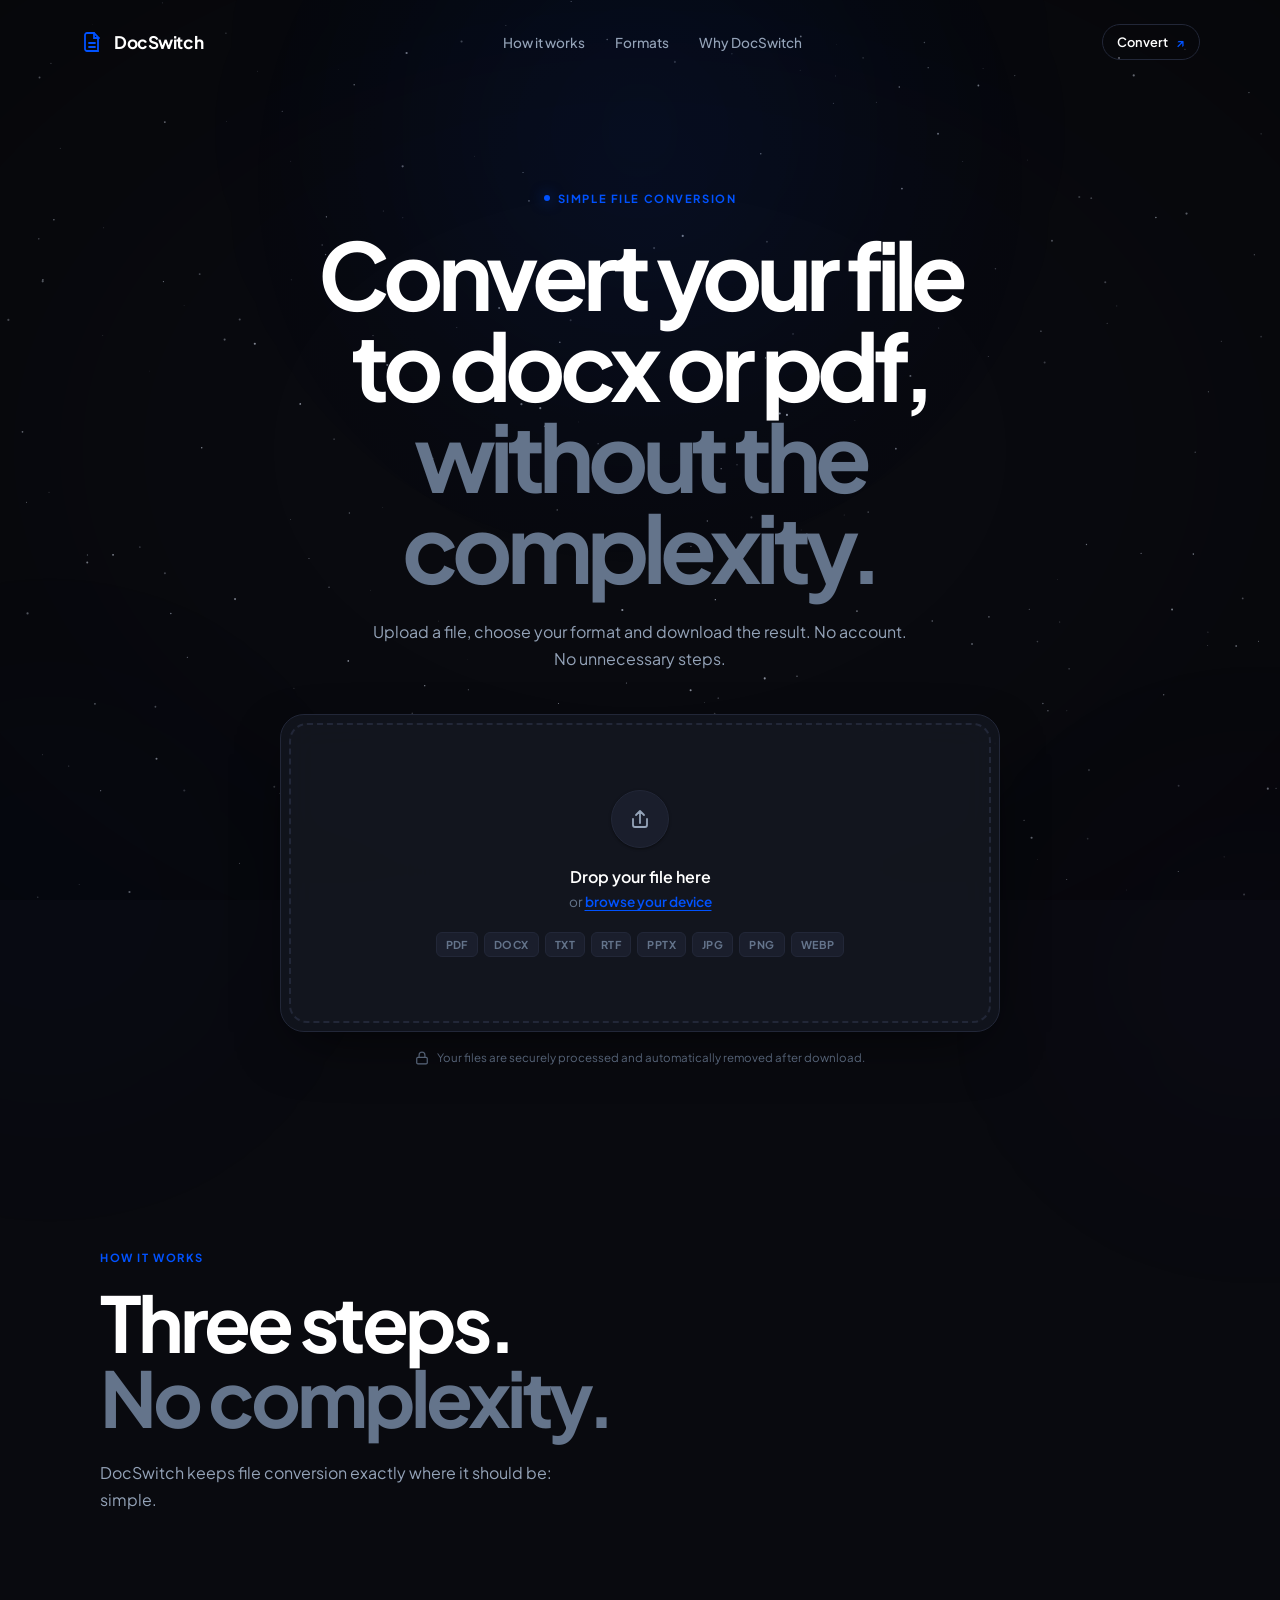
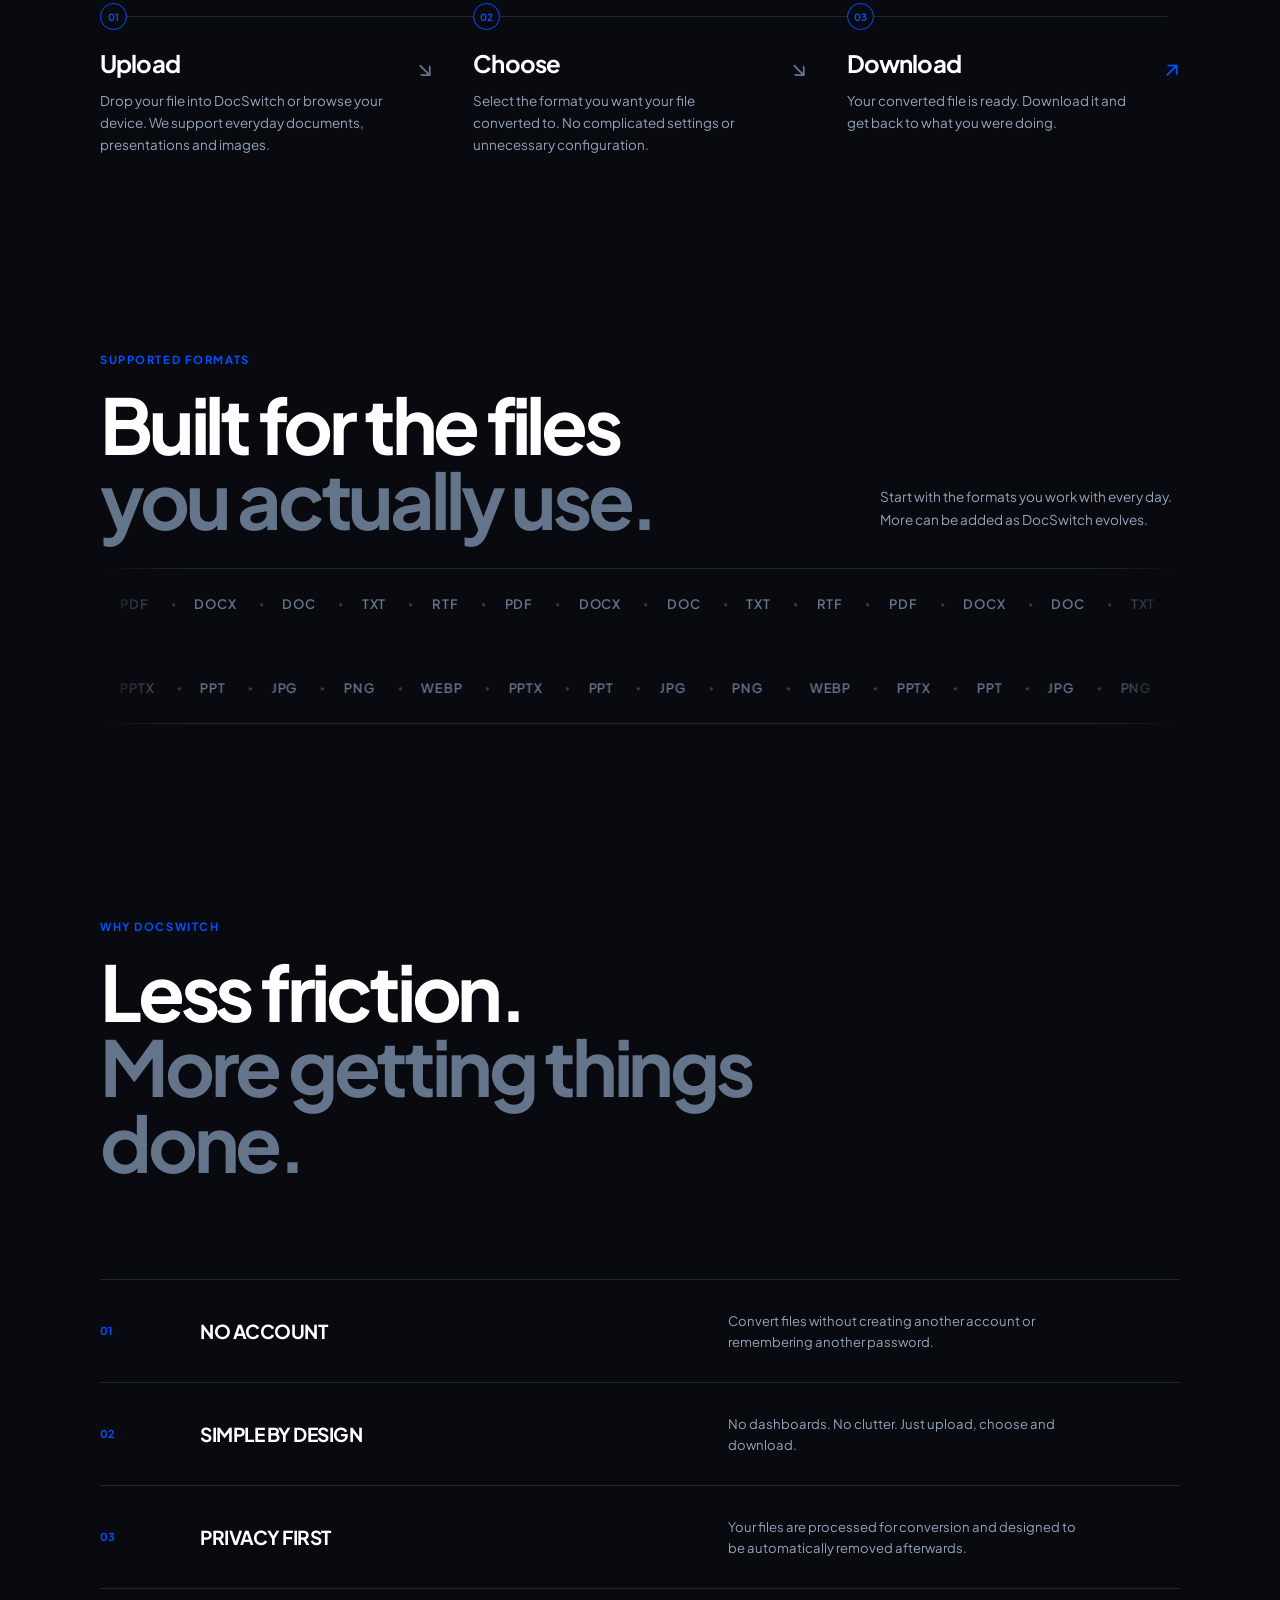
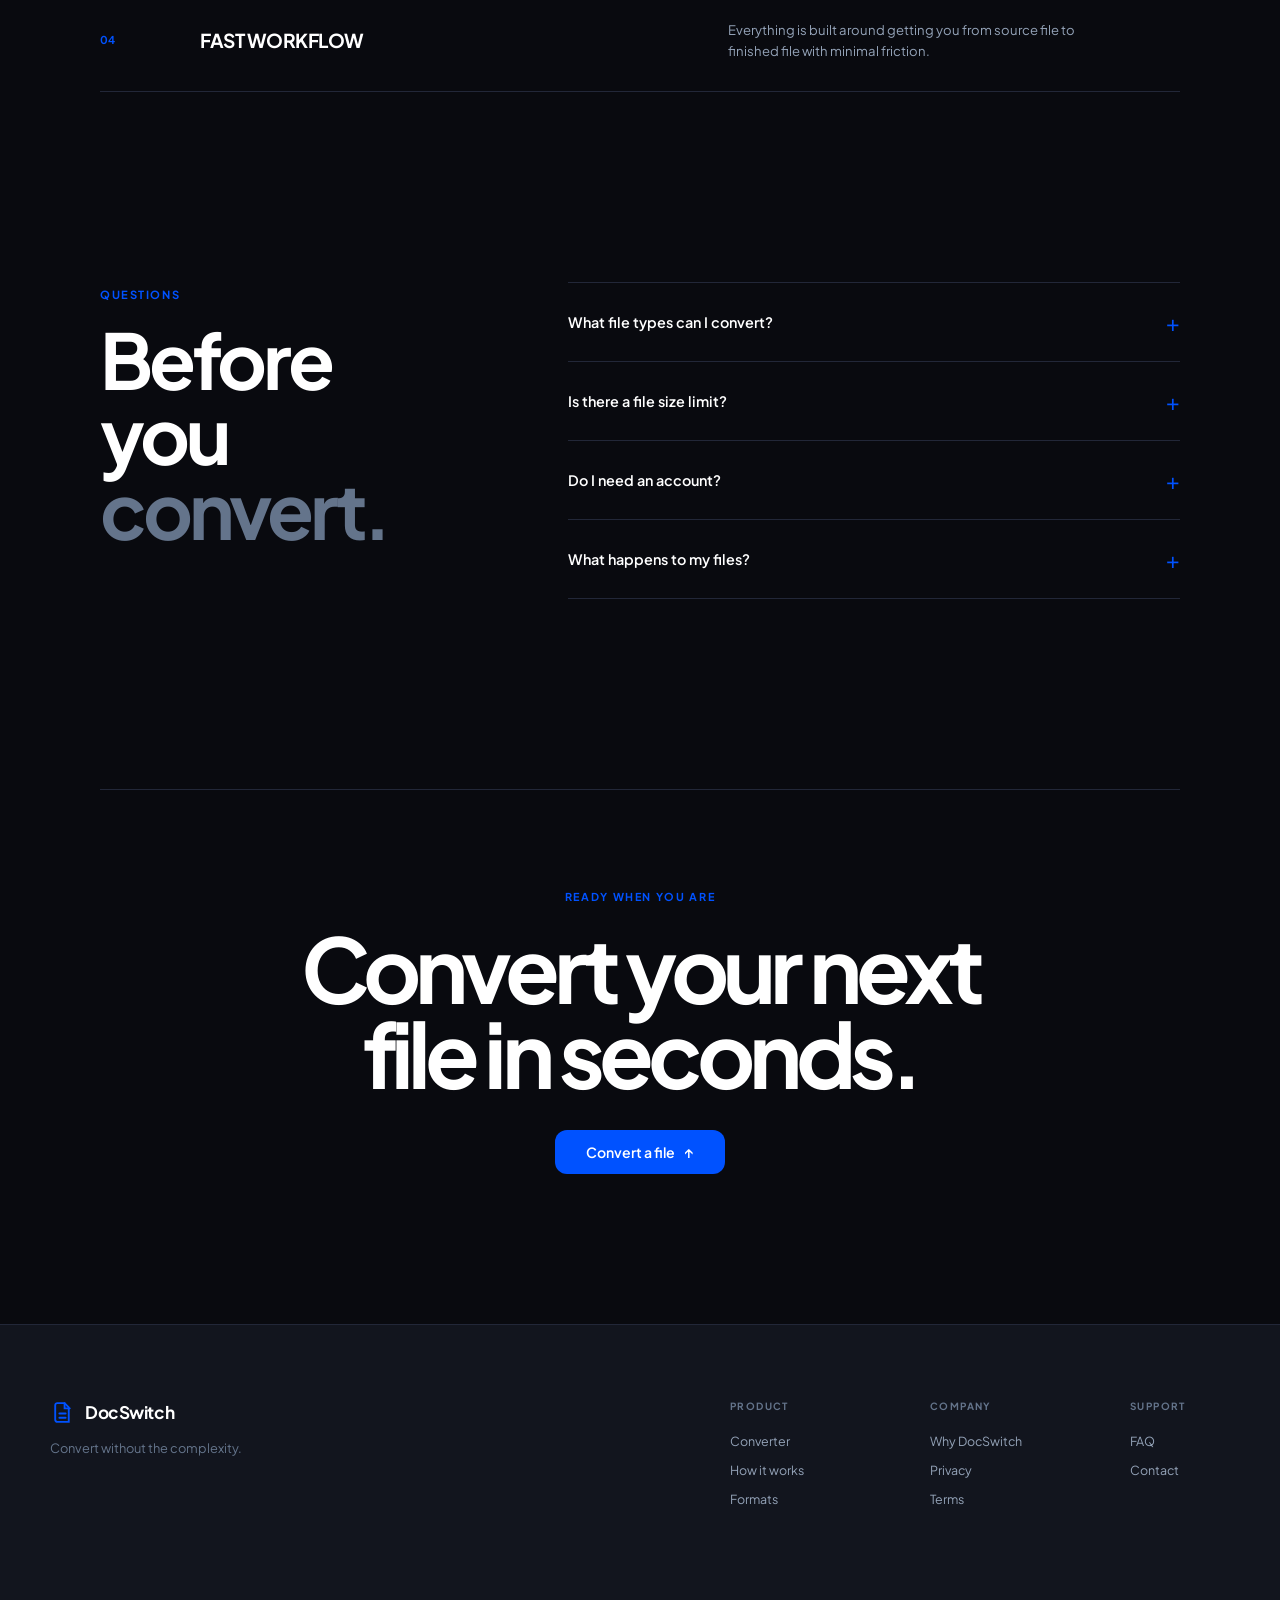
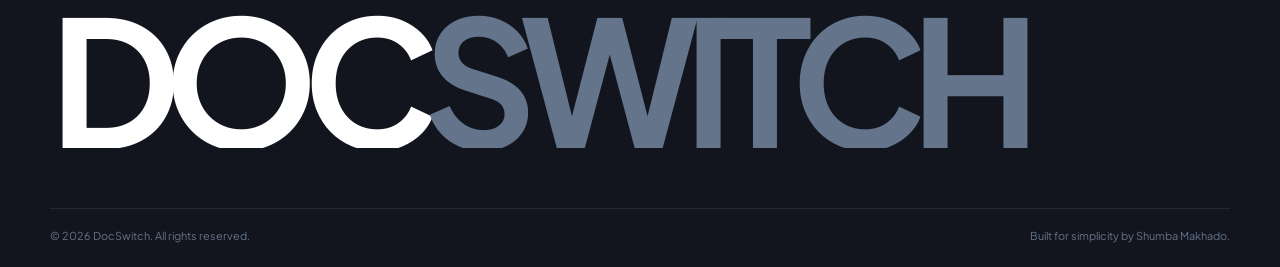
==== frontend/index.html @ 28ec80da "d" ====
<!doctype html>
<html lang="en">
  <head>
    <meta charset="UTF-8" />
    <meta name="viewport" content="width=device-width, initial-scale=1.0" />
    <meta
      name="description"
      content="DocSwitch — simple, fast and private file conversion."
    />
    <title>DocSwitch — Convert files, simply.</title>

    <link rel="preconnect" href="https://fonts.googleapis.com" />
    <link rel="preconnect" href="https://fonts.gstatic.com" crossorigin />
    <link
      href="https://fonts.googleapis.com/css2?family=Plus+Jakarta+Sans:wght@400;500;600;700;800&display=swap"
      rel="stylesheet"
    />

    <link rel="stylesheet" href="style.css" />
    <link rel="icon" type="image/jpeg" href="assets/favicon.jpg" />
  </head>

  <body>
    <!-- ============================================================
     DOCSWITCH — ANIMATED ATMOSPHERIC BACKGROUND
     ============================================================ -->

    <div class="ambient-background" aria-hidden="true">
      <canvas id="ambient-canvas"></canvas>

      <div class="ambient-glow ambient-glow-blue"></div>
      <div class="ambient-glow ambient-glow-violet"></div>

      <div class="ambient-vignette"></div>
    </div>
    <!-- Atmospheric background -->
    <div class="bg-glow bg-glow-1"></div>
    <div class="bg-glow bg-glow-2"></div>
    <div class="bg-glow bg-glow-3"></div>

    <!-- ==========================================================
       NAVIGATION
       ========================================================== -->
    <header class="navbar">
      <div class="nav-container">
        <a href="#" class="brand" aria-label="DocSwitch home">
          <svg
            class="brand-icon"
            width="24"
            height="24"
            viewBox="0 0 24 24"
            fill="none"
            aria-hidden="true"
          >
            <path
              d="M7 3h7l4 4v14H7a2 2 0 0 1-2-2V5a2 2 0 0 1 2-2Z"
              stroke="currentColor"
              stroke-width="1.8"
            />
            <path
              d="M14 3v5h5M9 13h6M9 17h6"
              stroke="currentColor"
              stroke-width="1.8"
              stroke-linecap="round"
            />
          </svg>

          <span>DocSwitch</span>
        </a>

        <nav class="nav-links" aria-label="Main navigation">
          <a href="#how-it-works" class="nav-link">How it works</a>
          <a href="#formats" class="nav-link">Formats</a>
          <a href="#why-docswitch" class="nav-link">Why DocSwitch</a>
        </nav>

        <a href="#converter" class="nav-convert">Convert <span>↗</span></a>
      </div>
    </header>

    <main>
      <!-- ==========================================================
         HERO
         ========================================================== -->
      <section class="hero-section" id="converter">
        <div class="eyebrow">
          <span class="eyebrow-dot"></span>
          SIMPLE FILE CONVERSION
        </div>

        <h1 class="hero-title">
          Convert your file to docx or pdf,<br />
          <span>without the complexity.</span>
        </h1>

        <p class="hero-subtitle">
          Upload a file, choose your format and download the result. No account.
          No unnecessary steps.
        </p>

        <!-- ========================================================
           CONVERTER
           ======================================================== -->
        <div class="converter-card">
          <!-- EMPTY -->
          <div class="ui-state active" id="state-empty">
            <div
              class="drop-zone"
              id="drop-zone"
              tabindex="0"
              role="button"
              aria-label="Upload a file"
            >
              <div class="drop-zone-icon-wrapper">
                <svg
                  width="24"
                  height="24"
                  viewBox="0 0 24 24"
                  fill="none"
                  aria-hidden="true"
                >
                  <path
                    d="M12 16V4M12 4l-4 4M12 4l4 4"
                    stroke="currentColor"
                    stroke-width="1.8"
                    stroke-linecap="round"
                    stroke-linejoin="round"
                  />
                  <path
                    d="M5 12v6a2 2 0 0 0 2 2h10a2 2 0 0 0 2-2v-6"
                    stroke="currentColor"
                    stroke-width="1.8"
                    stroke-linecap="round"
                  />
                </svg>
              </div>

              <div class="drop-zone-text">
                <span class="primary-text"> Drop your file here </span>

                <span class="secondary-text">
                  or
                  <button type="button" class="link-btn" id="browse-trigger">
                    browse your device
                  </button>
                </span>
              </div>

              <div class="supported-badges">
                <span class="badge">PDF</span>
                <span class="badge">DOCX</span>
                <span class="badge">TXT</span>
                <span class="badge">RTF</span>
                <span class="badge">PPTX</span>
                <span class="badge">JPG</span>
                <span class="badge">PNG</span>
                <span class="badge">WEBP</span>
              </div>
            </div>
          </div>

          <!-- SELECTED -->
          <div class="ui-state" id="state-selected">
            <div class="file-card">
              <div class="file-info">
                <div class="file-icon-box">
                  <svg
                    width="20"
                    height="20"
                    viewBox="0 0 24 24"
                    fill="none"
                    aria-hidden="true"
                  >
                    <path
                      d="M6 3h8l4 4v14H6a2 2 0 0 1-2-2V5a2 2 0 0 1 2-2Z"
                      stroke="currentColor"
                      stroke-width="1.8"
                    />
                    <path
                      d="M14 3v5h5"
                      stroke="currentColor"
                      stroke-width="1.8"
                    />
                  </svg>
                </div>

                <div class="file-details">
                  <span class="file-name" id="selected-file-name">
                    filename.pdf
                  </span>

                  <span class="file-size" id="selected-file-size"> 0 KB </span>
                </div>

                <button
                  class="icon-btn"
                  id="btn-remove-file"
                  type="button"
                  aria-label="Remove selected file"
                >
                  <svg
                    width="18"
                    height="18"
                    viewBox="0 0 24 24"
                    fill="none"
                    aria-hidden="true"
                  >
                    <path
                      d="M6 6l12 12M18 6L6 18"
                      stroke="currentColor"
                      stroke-width="2"
                      stroke-linecap="round"
                    />
                  </svg>
                </button>
              </div>

              <div class="conversion-controls">
                <div class="select-group">
                  <label class="control-label" for="target-format-select">
                    Convert to
                  </label>

                  <div class="custom-select-wrapper">
                    <select class="custom-select" id="target-format-select">
                      <option value="pdf">PDF</option>
                      <option value="docx">DOCX</option>
                    </select>

                    <svg
                      class="select-arrow"
                      width="16"
                      height="16"
                      viewBox="0 0 24 24"
                      fill="none"
                      aria-hidden="true"
                    >
                      <path
                        d="m6 9 6 6 6-6"
                        stroke="currentColor"
                        stroke-width="2"
                        stroke-linecap="round"
                        stroke-linejoin="round"
                      />
                    </svg>
                  </div>
                </div>

                <button
                  class="btn-primary btn-large btn-start-convert"
                  id="btn-start-convert"
                  type="button"
                >
                  Convert file
                  <span>→</span>
                </button>
              </div>
            </div>
          </div>

          <!-- CONVERTING -->
          <div class="ui-state" id="state-converting">
            <div class="status-card">
              <div class="spinner-wrapper">
                <div class="pulse-spinner"></div>
              </div>

              <div class="status-content">
                <h2 class="status-title">Converting your file</h2>

                <p class="status-sub">
                  <span id="converting-file-name"> filename.pdf </span>
                </p>
              </div>

              <div class="progress-bar-container">
                <div
                  class="progress-bar-fill"
                  id="conversion-progress-bar"
                ></div>
              </div>
            </div>
          </div>

          <!-- SUCCESS -->
          <div class="ui-state" id="state-success">
            <div class="status-card">
              <div class="success-icon-wrapper">
                <svg
                  width="22"
                  height="22"
                  viewBox="0 0 24 24"
                  fill="none"
                  aria-hidden="true"
                >
                  <path
                    d="m5 12 4 4L19 6"
                    stroke="currentColor"
                    stroke-width="2"
                    stroke-linecap="round"
                    stroke-linejoin="round"
                  />
                </svg>
              </div>

              <div class="status-content">
                <h2 class="status-title">Your file is ready</h2>

                <p class="status-sub" id="success-file-details">
                  converted.pdf
                </p>
              </div>

              <div class="action-stack">
                <button
                  class="btn-primary btn-download"
                  id="btn-download-result"
                  type="button"
                  disabled
                  aria-disabled="true"
                >
                  Download file
                  <span>↓</span>
                </button>
                <button
                  class="btn-tertiary"
                  id="btn-reset-converter"
                  type="button"
                >
                  Convert another file
                </button>
              </div>
            </div>
          </div>

          <!-- ERROR -->
          <div class="ui-state" id="state-error">
            <div class="status-card">
              <div class="error-icon-wrapper">
                <svg
                  width="22"
                  height="22"
                  viewBox="0 0 24 24"
                  fill="none"
                  aria-hidden="true"
                >
                  <path
                    d="M12 8v5M12 17h.01"
                    stroke="currentColor"
                    stroke-width="2"
                    stroke-linecap="round"
                  />
                  <circle
                    cx="12"
                    cy="12"
                    r="9"
                    stroke="currentColor"
                    stroke-width="2"
                  />
                </svg>
              </div>

              <div class="status-content">
                <h2 class="status-title">Something went wrong</h2>

                <p class="status-sub" id="error-message-text">
                  We couldn't process that file.
                </p>
              </div>

              <div class="action-stack">
                <button class="btn-primary" id="btn-error-retry" type="button">
                  Try again
                </button>
              </div>
            </div>
          </div>
        </div>

        <div class="security-note" id="security">
          <svg
            width="14"
            height="14"
            viewBox="0 0 24 24"
            fill="none"
            stroke="currentColor"
            stroke-width="2"
            aria-hidden="true"
          >
            <rect x="3" y="11" width="18" height="11" rx="2" ry="2" />

            <path d="M7 11V7a5 5 0 0 1 10 0v4" />
          </svg>

          <span>
            Your files are securely processed and automatically removed after
            download.
          </span>
        </div>

        <input
          type="file"
          id="file-input"
          class="visually-hidden"
          accept=".pdf,.docx,.doc,.txt,.rtf,.pptx,.ppt,.jpg,.jpeg,.png,.webp"
        />

        <div id="live-region" class="visually-hidden" aria-live="polite"></div>
      </section>

      <!-- ==========================================================
         HOW IT WORKS
         ========================================================== -->
      <section class="editorial-section process-section" id="how-it-works">
        <div class="section-intro">
          <span class="section-kicker"> HOW IT WORKS </span>

          <h2>
            Three steps.<br />
            <span>No complexity.</span>
          </h2>

          <p>
            DocSwitch keeps file conversion exactly where it should be: simple.
          </p>
        </div>

        <div class="process-timeline">
          <div class="process-line"></div>

          <article class="process-step">
            <div class="process-number">01</div>

            <div class="process-copy">
              <h3>Upload</h3>

              <p>
                Drop your file into DocSwitch or browse your device. We support
                everyday documents, presentations and images.
              </p>
            </div>

            <div class="process-arrow">↘</div>
          </article>

          <article class="process-step">
            <div class="process-number">02</div>

            <div class="process-copy">
              <h3>Choose</h3>

              <p>
                Select the format you want your file converted to. No
                complicated settings or unnecessary configuration.
              </p>
            </div>

            <div class="process-arrow">↘</div>
          </article>

          <article class="process-step">
            <div class="process-number">03</div>

            <div class="process-copy">
              <h3>Download</h3>

              <p>
                Your converted file is ready. Download it and get back to what
                you were doing.
              </p>
            </div>

            <div class="process-arrow final-arrow">↗</div>
          </article>
        </div>
      </section>

      <!-- ==========================================================
         FORMATS
         ========================================================== -->
      <section class="editorial-section formats-section" id="formats">
        <div class="formats-heading-row">
          <div>
            <span class="section-kicker"> SUPPORTED FORMATS </span>

            <h2>
              Built for the files<br />
              <span>you actually use.</span>
            </h2>
          </div>

          <p>
            Start with the formats you work with every day. More can be added as
            DocSwitch evolves.
          </p>
        </div>

        <!-- ============================================================
     DOCSWITCH FORMAT MARQUEE
     ============================================================ -->

        <section class="format-marquee" aria-label="Supported file formats">
          <!-- Row 1 -->
          <div class="format-row">
            <div class="format-track" data-direction="left">
              <div class="format-set">
                <span>PDF</span>
                <i>•</i>
                <span>DOCX</span>
                <i>•</i>
                <span>DOC</span>
                <i>•</i>
                <span>TXT</span>
                <i>•</i>
                <span>RTF</span>
                <i>•</i>
              </div>
            </div>
          </div>

          <!-- Row 2 -->
          <div class="format-row">
            <div class="format-track" data-direction="right">
              <div class="format-set">
                <span>PPTX</span>
                <i>•</i>
                <span>PPT</span>
                <i>•</i>
                <span>JPG</span>
                <i>•</i>
                <span>PNG</span>
                <i>•</i>
                <span>WEBP</span>
                <i>•</i>
              </div>
            </div>
          </div>
        </section>
      </section>

      <!-- ==========================================================
         WHY DOCSWITCH
         ========================================================== -->
      <section class="editorial-section why-section" id="why-docswitch">
        <div class="why-header">
          <span class="section-kicker"> WHY DOCSWITCH </span>

          <h2>
            Less friction.<br />
            <span>More getting things done.</span>
          </h2>
        </div>

        <div class="feature-list">
          <div class="feature-row">
            <span class="feature-index">01</span>

            <div class="feature-title">NO ACCOUNT</div>

            <p>
              Convert files without creating another account or remembering
              another password.
            </p>
          </div>

          <div class="feature-row">
            <span class="feature-index">02</span>

            <div class="feature-title">SIMPLE BY DESIGN</div>

            <p>No dashboards. No clutter. Just upload, choose and download.</p>
          </div>

          <div class="feature-row">
            <span class="feature-index">03</span>

            <div class="feature-title">PRIVACY FIRST</div>

            <p>
              Your files are processed for conversion and designed to be
              automatically removed afterwards.
            </p>
          </div>

          <div class="feature-row">
            <span class="feature-index">04</span>

            <div class="feature-title">FAST WORKFLOW</div>

            <p>
              Everything is built around getting you from source file to
              finished file with minimal friction.
            </p>
          </div>
        </div>
      </section>

      <!-- ==========================================================
         FAQ
         ========================================================== -->
      <section class="editorial-section faq-section" id="faq">
        <div class="faq-heading">
          <span class="section-kicker"> QUESTIONS </span>

          <h2>
            Before you<br />
            <span>convert.</span>
          </h2>
        </div>

        <div class="faq-list">
          <details class="faq-item">
            <summary>
              <span>What file types can I convert?</span>
              <span class="faq-plus">+</span>
            </summary>

            <p>
              DocSwitch currently supports PDF, DOCX, DOC, TXT, RTF, PPTX, PPT,
              JPG, JPEG, PNG and WEBP as input formats.
            </p>
          </details>

          <details class="faq-item">
            <summary>
              <span>Is there a file size limit?</span>
              <span class="faq-plus">+</span>
            </summary>

            <p>Files are currently limited to 25 MB per conversion.</p>
          </details>

          <details class="faq-item">
            <summary>
              <span>Do I need an account?</span>
              <span class="faq-plus">+</span>
            </summary>

            <p>
              No. DocSwitch is designed to let you convert files without
              requiring an account.
            </p>
          </details>

          <details class="faq-item">
            <summary>
              <span>What happens to my files?</span>
              <span class="faq-plus">+</span>
            </summary>

            <p>
              Files are processed for conversion and are automatically removed
              after the converted file is downloaded.
            </p>
          </details>
        </div>
      </section>

      <!-- ==========================================================
         FINAL CTA
         ========================================================== -->
      <section class="final-cta">
        <div class="cta-kicker">READY WHEN YOU ARE</div>

        <h2>
          Convert your next<br />
          file in seconds.
        </h2>

        <a href="#converter" class="btn-primary cta-button">
          Convert a file
          <span>↑</span>
        </a>
      </section>
    </main>

    <!-- ==========================================================
       FOOTER
       ========================================================== -->
    <footer class="site-footer">
      <div class="footer-inner">
        <div class="footer-top">
          <div class="footer-brand">
            <a href="#" class="brand footer-logo">
              <svg
                class="brand-icon"
                width="25"
                height="25"
                viewBox="0 0 24 24"
                fill="none"
                aria-hidden="true"
              >
                <path
                  d="M7 3h7l4 4v14H7a2 2 0 0 1-2-2V5a2 2 0 0 1 2-2Z"
                  stroke="currentColor"
                  stroke-width="1.8"
                />
                <path
                  d="M14 3v5h5M9 13h6M9 17h6"
                  stroke="currentColor"
                  stroke-width="1.8"
                  stroke-linecap="round"
                />
              </svg>

              <span>DocSwitch</span>
            </a>

            <p>Convert without the complexity.</p>
          </div>

          <div class="footer-navigation">
            <div class="footer-column">
              <span class="footer-column-title"> PRODUCT </span>

              <a href="#converter">Converter</a>
              <a href="#how-it-works">How it works</a>
              <a href="#formats">Formats</a>
            </div>

            <div class="footer-column">
              <span class="footer-column-title"> COMPANY </span>

              <a href="#why-docswitch">Why DocSwitch</a>
              <a href="#">Privacy</a>
              <a href="#">Terms</a>
            </div>

            <div class="footer-column">
              <span class="footer-column-title"> SUPPORT </span>

              <a href="#faq">FAQ</a>
              <a href="mailto:support@docswitch.com">Contact</a>
            </div>
          </div>
        </div>

        <div class="footer-wordmark">DOC<span>SWITCH</span></div>

        <div class="footer-bottom">
          <p>© 2026 DocSwitch. All rights reserved.</p>

          <p>Built for simplicity by Shumba Makhado.</p>
        </div>
      </div>
    </footer>

    <script src="script.js"></script>
  </body>
</html>
---- frontend/style.css ----
/* ==========================================================================
   DOCSWITCH — PREMIUM EDITORIAL DESIGN SYSTEM
   ========================================================================== */

:root {
  --bg-main: #090a0f;
  --surface-card: #12151e;
  --surface-subtle: #1a1e2c;

  --primary-brand: #0052ff;
  --primary-brand-hover: #1a66ff;
  --primary-brand-focus: rgba(0, 82, 255, 0.35);

  --text-primary: #ffffff;
  --text-secondary: #94a3b8;
  --text-muted: #64748b;

  --border-light: #222738;
  --border-hover: #333a50;

  --state-success-bg: rgba(22, 101, 52, 0.2);
  --state-success-text: #4ade80;
  --state-success-border: rgba(74, 222, 128, 0.3);

  --state-error-bg: rgba(153, 27, 27, 0.2);
  --state-error-text: #fca5a5;
  --state-error-border: rgba(252, 165, 165, 0.3);

  --font-family:
    "Plus Jakarta Sans", -apple-system, BlinkMacSystemFont, "Segoe UI", Roboto,
    sans-serif;

  --radius-card: 20px;
  --radius-control: 12px;

  --shadow-subtle: 0 1px 3px rgba(0, 0, 0, 0.4);
  --shadow-elevated: 0 20px 60px -20px rgba(0, 0, 0, 0.75);

  --transition-fast: 0.15s cubic-bezier(0.16, 1, 0.3, 1);
  --transition-smooth: 0.25s cubic-bezier(0.16, 1, 0.3, 1);
}

/* ==========================================================================
   RESET
   ========================================================================== */

*,
*::before,
*::after {
  box-sizing: border-box;
  margin: 0;
  padding: 0;
}

html {
  scroll-behavior: smooth;
}

body {
  font-family: var(--font-family);
  background: var(--bg-main);
  color: var(--text-primary);
  min-height: 100vh;
  min-height: 100dvh;
  -webkit-font-smoothing: antialiased;
  -moz-osx-font-smoothing: grayscale;
  overflow-x: hidden;
}

button,
input,
select {
  font: inherit;
}

a {
  color: inherit;
}

.visually-hidden {
  position: absolute !important;
  width: 1px !important;
  height: 1px !important;
  padding: 0 !important;
  margin: -1px !important;
  overflow: hidden !important;
  clip: rect(0, 0, 0, 0) !important;
  white-space: nowrap !important;
  border: 0 !important;
}

@media (prefers-reduced-motion: reduce) {
  *,
  *::before,
  *::after {
    scroll-behavior: auto !important;
    animation-duration: 0.001ms !important;
    transition-duration: 0.001ms !important;
  }
}

/* ==========================================================================
   ATMOSPHERIC BACKGROUND
   ========================================================================== */

.bg-glow {
  position: fixed;
  border-radius: 50%;
  filter: blur(120px);
  z-index: -1;
  pointer-events: none;
  opacity: 0.5;
}

.bg-glow-1 {
  width: min(700px, 90vw);
  height: min(700px, 90vw);
  background: radial-gradient(
    circle,
    rgba(0, 82, 255, 0.16) 0%,
    rgba(9, 10, 15, 0) 70%
  );
  top: -220px;
  left: 50%;
  transform: translateX(-50%);
}

.bg-glow-2 {
  width: 550px;
  height: 550px;
  background: radial-gradient(
    circle,
    rgba(124, 58, 237, 0.08) 0%,
    rgba(9, 10, 15, 0) 70%
  );
  top: 700px;
  right: -250px;
}

.bg-glow-3 {
  width: 600px;
  height: 600px;
  background: radial-gradient(
    circle,
    rgba(0, 82, 255, 0.07) 0%,
    rgba(9, 10, 15, 0) 70%
  );
  bottom: -300px;
  left: -250px;
}

/* ============================================================
   DOCSWITCH — DEEP SPACE STARFIELD
   ============================================================ */

.ambient-background {
  position: fixed;
  inset: 0;

  width: 100%;
  height: 100%;

  overflow: hidden;

  pointer-events: none;

  z-index: -10;

  background: var(--bg-main);
}

#ambient-canvas {
  position: absolute;
  inset: 0;

  width: 100%;
  height: 100%;

  display: block;

  pointer-events: none;
}

/* Subtle cinematic fade around the edges */

.ambient-background::after {
  content: "";

  position: absolute;
  inset: 0;

  pointer-events: none;

  background: radial-gradient(
    ellipse at center,
    transparent 40%,
    rgba(0, 0, 0, 0.28) 100%
  );
}

/* Respect accessibility */

@media (prefers-reduced-motion: reduce) {
  #ambient-canvas {
    display: none;
  }
}

/* ==========================================================================
   NAVIGATION
   ========================================================================== */

.navbar {
  width: 100%;
  max-width: 1180px;
  margin: 0 auto;
  padding: 24px 30px;
}

.nav-container {
  width: 100%;
  display: flex;
  align-items: center;
  justify-content: space-between;
}

.brand {
  display: flex;
  align-items: center;
  gap: 10px;
  text-decoration: none;
  color: var(--text-primary);
  font-size: 1.08rem;
  font-weight: 700;
  letter-spacing: -0.025em;
}

.brand-icon {
  color: var(--primary-brand);
}

.nav-links {
  display: flex;
  align-items: center;
  gap: 30px;
}

.nav-link {
  text-decoration: none;
  color: var(--text-secondary);
  font-size: 0.85rem;
  font-weight: 500;
  transition: color var(--transition-fast);
}

.nav-link:hover {
  color: var(--text-primary);
}

.nav-convert {
  display: inline-flex;
  align-items: center;
  gap: 8px;
  text-decoration: none;
  color: var(--text-primary);
  border: 1px solid var(--border-light);
  border-radius: 999px;
  padding: 9px 14px;
  font-size: 0.8rem;
  font-weight: 600;
  transition: all var(--transition-fast);
}

.nav-convert:hover {
  background: var(--surface-subtle);
  border-color: var(--border-hover);
}

.nav-convert span {
  color: var(--primary-brand);
}

/* ==========================================================================
   HERO
   ========================================================================== */

.hero-section {
  width: 100%;
  max-width: 760px;
  margin: 0 auto;
  padding: 100px 20px 0;
  text-align: center;
}

.eyebrow,
.section-kicker {
  display: inline-flex;
  align-items: center;
  gap: 8px;
  color: var(--primary-brand);
  font-size: 0.7rem;
  font-weight: 700;
  letter-spacing: 0.14em;
}

.eyebrow {
  margin-bottom: 24px;
}

.eyebrow-dot {
  width: 6px;
  height: 6px;
  border-radius: 50%;
  background: var(--primary-brand);
  box-shadow: 0 0 14px rgba(0, 82, 255, 0.7);
}

.hero-title {
  font-size: clamp(3rem, 8vw, 5.8rem);
  line-height: 0.98;
  letter-spacing: -0.065em;
  font-weight: 700;
}

.hero-title span,
.section-intro h2 span,
.formats-heading-row h2 span,
.why-header h2 span,
.faq-heading h2 span {
  color: var(--text-muted);
}

.hero-subtitle {
  max-width: 550px;
  margin: 25px auto 42px;
  color: var(--text-secondary);
  font-size: 1rem;
  line-height: 1.7;
}

/* ==========================================================================
   CONVERTER
   ========================================================================== */

.converter-card {
  width: 100%;
  background: rgba(18, 21, 30, 0.92);
  border: 1px solid var(--border-light);
  border-radius: 24px;
  box-shadow: var(--shadow-elevated);
  padding: 8px;
  text-align: left;
  backdrop-filter: blur(18px);
}

.ui-state {
  display: none;
  opacity: 0;
  transform: translateY(5px);
}

.ui-state.active {
  display: block;
  opacity: 1;
  transform: translateY(0);
  animation: stateIn 0.25s ease forwards;
}

@keyframes stateIn {
  from {
    opacity: 0;
    transform: translateY(5px);
  }

  to {
    opacity: 1;
    transform: translateY(0);
  }
}

.drop-zone {
  min-height: 300px;
  border: 2px dashed var(--border-light);
  border-radius: 18px;
  padding: 45px 20px;
  display: flex;
  flex-direction: column;
  align-items: center;
  justify-content: center;
  cursor: pointer;
  background: rgba(255, 255, 255, 0.01);
  transition: all var(--transition-smooth);
  outline: none;
}

.drop-zone:hover,
.drop-zone:focus-visible {
  border-color: var(--border-hover);
  background: rgba(255, 255, 255, 0.025);
}

.drop-zone.drag-over {
  border-color: var(--primary-brand);
  background: rgba(0, 82, 255, 0.08);
  transform: scale(0.99);
}

.drop-zone-icon-wrapper {
  width: 58px;
  height: 58px;
  border-radius: 50%;
  background: var(--surface-subtle);
  border: 1px solid var(--border-light);
  display: flex;
  align-items: center;
  justify-content: center;
  color: var(--text-secondary);
  margin-bottom: 18px;
  box-shadow: var(--shadow-subtle);
  transition: all var(--transition-smooth);
}

.drop-zone:hover .drop-zone-icon-wrapper {
  color: var(--primary-brand);
  transform: translateY(-3px);
}

.drop-zone-text {
  display: flex;
  flex-direction: column;
  align-items: center;
  gap: 6px;
  margin-bottom: 22px;
}

.primary-text {
  font-size: 1rem;
  font-weight: 600;
}

.secondary-text {
  font-size: 0.85rem;
  color: var(--text-muted);
}

.link-btn {
  background: none;
  border: none;
  color: var(--primary-brand);
  font-weight: 600;
  cursor: pointer;
  text-decoration: underline;
  text-underline-offset: 3px;
}

.supported-badges {
  display: flex;
  flex-wrap: wrap;
  justify-content: center;
  gap: 6px;
}

.badge {
  color: var(--text-muted);
  background: var(--surface-subtle);
  border: 1px solid var(--border-light);
  border-radius: 6px;
  padding: 5px 9px;
  font-size: 0.68rem;
  font-weight: 700;
  letter-spacing: 0.04em;
}

/* ==========================================================================
   FILE SELECTED
   ========================================================================== */

.file-card {
  padding: 20px;
  display: flex;
  flex-direction: column;
  gap: 18px;
}

.file-info {
  display: flex;
  align-items: center;
  gap: 13px;
  padding: 13px;
  background: var(--surface-subtle);
  border: 1px solid var(--border-light);
  border-radius: var(--radius-control);
}

.file-icon-box {
  width: 42px;
  height: 42px;
  flex-shrink: 0;
  border-radius: 9px;
  background: var(--surface-card);
  border: 1px solid var(--border-light);
  display: flex;
  align-items: center;
  justify-content: center;
  color: var(--primary-brand);
}

.file-details {
  min-width: 0;
  flex-grow: 1;
  display: flex;
  flex-direction: column;
  gap: 3px;
}

.file-name {
  font-size: 0.9rem;
  font-weight: 600;
  white-space: nowrap;
  overflow: hidden;
  text-overflow: ellipsis;
}

.file-size {
  color: var(--text-muted);
  font-size: 0.76rem;
}

.icon-btn {
  border: none;
  background: transparent;
  color: var(--text-muted);
  cursor: pointer;
  padding: 8px;
  border-radius: 8px;
  display: flex;
  align-items: center;
  justify-content: center;
  transition: all var(--transition-fast);
}

.icon-btn:hover {
  color: var(--state-error-text);
  background: var(--state-error-bg);
}

.conversion-controls {
  display: flex;
  align-items: flex-end;
  gap: 14px;
}

.select-group {
  flex: 1;
  display: flex;
  flex-direction: column;
  gap: 6px;
}

.control-label {
  color: var(--text-secondary);
  font-size: 0.75rem;
  font-weight: 600;
}

.custom-select-wrapper {
  position: relative;
}

.custom-select {
  width: 100%;
  appearance: none;
  background: var(--surface-subtle);
  color: var(--text-primary);
  border: 1px solid var(--border-light);
  border-radius: var(--radius-control);
  padding: 12px 36px 12px 14px;
  cursor: pointer;
  outline: none;
}

.custom-select:focus {
  border-color: var(--primary-brand);
  box-shadow: 0 0 0 3px var(--primary-brand-focus);
}

.select-arrow {
  position: absolute;
  right: 12px;
  top: 50%;
  transform: translateY(-50%);
  pointer-events: none;
  color: var(--text-secondary);
}

/* ==========================================================================
   BUTTONS
   ========================================================================== */

.btn-primary {
  background: var(--primary-brand);
  color: #fff;
  border: none;
  border-radius: var(--radius-control);
  min-height: 44px;
  padding: 12px 20px;
  display: inline-flex;
  align-items: center;
  justify-content: center;
  gap: 9px;
  text-decoration: none;
  font-size: 0.88rem;
  font-weight: 600;
  cursor: pointer;
  transition: all var(--transition-fast);
}

.btn-primary:hover {
  background: var(--primary-brand-hover);
  transform: translateY(-1px);
}

.btn-large {
  min-width: 180px;
}

.btn-tertiary {
  border: none;
  background: transparent;
  color: var(--text-secondary);
  cursor: pointer;
  padding: 8px;
  font-weight: 600;
}

.btn-tertiary:hover {
  color: var(--text-primary);
}

.action-stack {
  width: 100%;
  max-width: 320px;
  margin: 0 auto;
  display: flex;
  flex-direction: column;
  gap: 8px;
}

/* ==========================================================================
   STATUS
   ========================================================================== */

.status-card {
  min-height: 300px;
  padding: 50px 20px;
  display: flex;
  flex-direction: column;
  align-items: center;
  justify-content: center;
  text-align: center;
}

.spinner-wrapper {
  width: 48px;
  height: 48px;
  display: flex;
  align-items: center;
  justify-content: center;
}

.pulse-spinner {
  width: 32px;
  height: 32px;
  border: 3px solid var(--border-light);
  border-top-color: var(--primary-brand);
  border-radius: 50%;
  animation: spin 0.8s linear infinite;
}

@keyframes spin {
  to {
    transform: rotate(360deg);
  }
}

.status-content {
  margin: 18px 0 22px;
}

.status-title {
  font-size: 1.1rem;
  margin-bottom: 5px;
}

.status-sub {
  color: var(--text-secondary);
  font-size: 0.82rem;
}

.progress-bar-container {
  width: min(320px, 100%);
  height: 5px;
  overflow: hidden;
  border-radius: 99px;
  background: var(--surface-subtle);
}

.progress-bar-fill {
  width: 0%;
  height: 100%;
  background: var(--primary-brand);
  border-radius: inherit;
  transition: width 0.3s ease;
}

.success-icon-wrapper,
.error-icon-wrapper {
  width: 50px;
  height: 50px;
  border-radius: 50%;
  display: flex;
  align-items: center;
  justify-content: center;
}

.success-icon-wrapper {
  color: var(--state-success-text);
  background: var(--state-success-bg);
  border: 1px solid var(--state-success-border);
}

.error-icon-wrapper {
  color: var(--state-error-text);
  background: var(--state-error-bg);
  border: 1px solid var(--state-error-border);
}

/* ==========================================================================
   SECURITY
   ========================================================================== */

.security-note {
  display: flex;
  align-items: center;
  justify-content: center;
  gap: 8px;
  margin-top: 18px;
  color: var(--text-muted);
  font-size: 0.72rem;
}

/* ==========================================================================
   EDITORIAL SECTIONS
   ========================================================================== */

.editorial-section {
  width: min(1080px, calc(100% - 48px));
  margin: 0 auto;
}

.process-section {
  padding-top: 180px;
}

.section-intro {
  max-width: 650px;
}

.section-intro h2,
.formats-heading-row h2,
.why-header h2,
.faq-heading h2 {
  margin-top: 18px;
  font-size: clamp(2.4rem, 6vw, 4.8rem);
  line-height: 0.98;
  letter-spacing: -0.055em;
}

.section-intro p {
  margin-top: 24px;
  max-width: 500px;
  color: var(--text-secondary);
  line-height: 1.7;
}

/* ==========================================================================
   PROCESS / HOW IT WORKS
   ========================================================================== */

.process-timeline {
  position: relative;
  margin-top: 90px;
  display: grid;
  grid-template-columns: repeat(3, 1fr);
  gap: 40px;
}

.process-line {
  position: absolute;
  top: 13px;
  left: 13px;
  right: 13px;
  height: 1px;
  background: var(--border-light);
}

.process-step {
  position: relative;
  padding-top: 45px;
}

.process-number {
  position: absolute;
  top: 0;
  left: 0;
  width: 27px;
  height: 27px;
  border-radius: 50%;
  background: var(--bg-main);
  border: 1px solid var(--primary-brand);
  display: flex;
  align-items: center;
  justify-content: center;
  color: var(--primary-brand);
  font-size: 0.62rem;
  font-weight: 700;
  z-index: 2;
}

.process-copy h3 {
  font-size: 1.5rem;
  letter-spacing: -0.035em;
  margin-bottom: 12px;
}

.process-copy p {
  max-width: 290px;
  color: var(--text-secondary);
  line-height: 1.65;
  font-size: 0.84rem;
}

.process-arrow {
  position: absolute;
  right: 0;
  top: 48px;
  color: var(--text-muted);
  font-size: 1.5rem;
}

.final-arrow {
  color: var(--primary-brand);
}

/* ==========================================================================
   CONVERSION JOURNEY
   ========================================================================== */

.conversion-visual {
  margin-top: 100px;
  padding: 35px 0;
  border-top: 1px solid var(--border-light);
  border-bottom: 1px solid var(--border-light);
}

.conversion-label {
  margin-bottom: 30px;
  color: var(--text-muted);
  font-size: 0.65rem;
  font-weight: 700;
  letter-spacing: 0.14em;
}

.conversion-flow {
  display: flex;
  align-items: center;
  justify-content: space-between;
  gap: 25px;
}

.conversion-file {
  display: flex;
  flex-direction: column;
  gap: 5px;
  min-width: 160px;
  color: var(--text-secondary);
  font-size: 0.78rem;
}

.conversion-file-type {
  color: var(--text-primary);
  font-size: 1.7rem;
  font-weight: 700;
  letter-spacing: -0.04em;
}

.conversion-file.output {
  text-align: right;
  align-items: flex-end;
}

.conversion-direction {
  color: var(--primary-brand);
  font-size: 1.8rem;
}

.conversion-brand {
  display: flex;
  align-items: center;
  gap: 8px;
  color: var(--text-primary);
  font-size: 0.72rem;
  font-weight: 700;
  letter-spacing: 0.08em;
}

.brand-mini-dot {
  width: 7px;
  height: 7px;
  border-radius: 50%;
  background: var(--primary-brand);
}

/* ==========================================================================
   FORMATS
   ========================================================================== */

.formats-section {
  padding-top: 190px;
}

.formats-heading-row {
  display: flex;
  align-items: flex-end;
  justify-content: space-between;
  gap: 50px;
}

.formats-heading-row p {
  max-width: 300px;
  color: var(--text-secondary);
  font-size: 0.85rem;
  line-height: 1.7;
  padding-bottom: 5px;
}

.format-marquee {
  margin-top: 90px;
  overflow: hidden;
  border-top: 1px solid var(--border-light);
  border-bottom: 1px solid var(--border-light);
}

.format-row {
  display: flex;
  align-items: center;
  justify-content: space-between;
  gap: 25px;
  padding: 27px 0;
  font-size: clamp(1.8rem, 5vw, 4.5rem);
  font-weight: 700;
  letter-spacing: -0.055em;
  white-space: nowrap;
}

.format-row.secondary {
  border-top: 1px solid var(--border-light);
  color: var(--text-muted);
}

.format-row i {
  color: var(--primary-brand);
  font-size: 0.5em;
  font-style: normal;
}

/* ==========================================================================
   WHY DOCSWITCH
   ========================================================================== */

.why-section {
  padding-top: 190px;
}

.why-header {
  max-width: 750px;
}

.feature-list {
  margin-top: 100px;
  border-top: 1px solid var(--border-light);
}

.feature-row {
  display: grid;
  grid-template-columns: 70px 1.1fr 1fr;
  align-items: center;
  gap: 30px;
  padding: 30px 0;
  border-bottom: 1px solid var(--border-light);
}

.feature-index {
  color: var(--primary-brand);
  font-size: 0.68rem;
  font-weight: 700;
}

.feature-title {
  font-size: 1.2rem;
  font-weight: 700;
  letter-spacing: -0.025em;
}

.feature-row p {
  max-width: 350px;
  color: var(--text-secondary);
  font-size: 0.82rem;
  line-height: 1.6;
}

/* ==========================================================================
   FAQ
   ========================================================================== */

.faq-section {
  padding-top: 190px;
  display: grid;
  grid-template-columns: 0.75fr 1.25fr;
  gap: 100px;
}

.faq-list {
  border-top: 1px solid var(--border-light);
}

.faq-item {
  border-bottom: 1px solid var(--border-light);
}

.faq-item summary {
  list-style: none;
  cursor: pointer;
  padding: 25px 0;
  display: flex;
  align-items: center;
  justify-content: space-between;
  gap: 20px;
  font-size: 0.9rem;
  font-weight: 600;
}

.faq-item summary::-webkit-details-marker {
  display: none;
}

.faq-plus {
  color: var(--primary-brand);
  font-size: 1.4rem;
  font-weight: 400;
  transition: transform var(--transition-fast);
}

.faq-item[open] .faq-plus {
  transform: rotate(45deg);
}

.faq-item p {
  max-width: 600px;
  padding: 0 35px 25px 0;
  color: var(--text-secondary);
  font-size: 0.82rem;
  line-height: 1.7;
}

/* ==========================================================================
   FINAL CTA
   ========================================================================== */

.final-cta {
  width: min(1080px, calc(100% - 48px));
  margin: 190px auto 0;
  padding: 100px 0;
  border-top: 1px solid var(--border-light);
  text-align: center;
}

.cta-kicker {
  color: var(--primary-brand);
  font-size: 0.68rem;
  font-weight: 700;
  letter-spacing: 0.15em;
  margin-bottom: 22px;
}

.final-cta h2 {
  font-size: clamp(2.8rem, 7vw, 6rem);
  line-height: 0.95;
  letter-spacing: -0.065em;
}

.cta-button {
  margin-top: 35px;
  min-width: 170px;
}

/* ==========================================================================
   FOOTER
   ========================================================================== */

.site-footer {
  margin-top: 50px;
  border-top: 1px solid var(--border-light);
  background: var(--surface-card);
}

.footer-inner {
  width: min(1180px, calc(100% - 48px));
  margin: 0 auto;
  padding: 75px 0 25px;
}

.footer-top {
  display: flex;
  justify-content: space-between;
  gap: 70px;
}

.footer-brand p {
  margin-top: 15px;
  color: var(--text-muted);
  font-size: 0.8rem;
}

.footer-navigation {
  display: flex;
  gap: 100px;
}

.footer-column {
  min-width: 100px;
  display: flex;
  flex-direction: column;
  gap: 13px;
}

.footer-column-title {
  margin-bottom: 8px;
  color: var(--text-muted);
  font-size: 0.62rem;
  font-weight: 700;
  letter-spacing: 0.14em;
}

.footer-column a {
  color: var(--text-secondary);
  text-decoration: none;
  font-size: 0.78rem;
  transition: color var(--transition-fast);
}

.footer-column a:hover {
  color: var(--text-primary);
}

.footer-wordmark {
  margin-top: 100px;
  font-size: clamp(4rem, 15vw, 11rem);
  line-height: 0.8;
  letter-spacing: -0.09em;
  font-weight: 700;
  color: var(--text-primary);
  white-space: nowrap;
  overflow: hidden;
}

.footer-wordmark span {
  color: var(--text-muted);
}

.footer-bottom {
  margin-top: 60px;
  padding-top: 20px;
  border-top: 1px solid var(--border-light);
  display: flex;
  justify-content: space-between;
  gap: 20px;
}

.footer-bottom p {
  color: var(--text-muted);
  font-size: 0.68rem;
}

/* ==========================================================================
   RESPONSIVE
   ========================================================================== */

@media (max-width: 800px) {
  .navbar {
    padding: 18px 16px;
  }

  .nav-links {
    display: none;
  }

  .hero-section {
    padding-top: 70px;
  }

  .editorial-section,
  .final-cta {
    width: min(100% - 32px, 680px);
  }

  .process-section,
  .formats-section,
  .why-section,
  .faq-section {
    padding-top: 120px;
  }

  .process-timeline {
    grid-template-columns: 1fr;
    gap: 55px;
    margin-top: 65px;
  }

  .process-line {
    top: 13px;
    bottom: 13px;
    left: 13px;
    right: auto;
    width: 1px;
    height: auto;
  }

  .process-step {
    padding: 0 0 0 55px;
  }

  .process-arrow {
    display: none;
  }

  .process-copy p {
    max-width: 500px;
  }

  .formats-heading-row {
    flex-direction: column;
    align-items: flex-start;
    gap: 25px;
  }

  .format-row {
    overflow-x: auto;
    justify-content: flex-start;
  }

  .feature-row {
    grid-template-columns: 40px 1fr;
    gap: 15px;
  }

  .feature-row p {
    grid-column: 2;
  }

  .faq-section {
    grid-template-columns: 1fr;
    gap: 60px;
  }

  .footer-top {
    flex-direction: column;
  }

  .footer-navigation {
    gap: 45px;
  }

  .footer-wordmark {
    margin-top: 70px;
  }
}

@media (max-width: 560px) {
  .hero-title {
    font-size: clamp(2.7rem, 14vw, 4rem);
  }

  .hero-subtitle {
    font-size: 0.9rem;
  }

  .drop-zone {
    min-height: 270px;
    padding: 35px 15px;
  }

  .conversion-controls {
    flex-direction: column;
    align-items: stretch;
  }

  .btn-large {
    width: 100%;
  }

  .conversion-flow {
    display: grid;
    grid-template-columns: 1fr auto;
    gap: 18px;
  }

  .conversion-brand {
    grid-column: 1 / -1;
    grid-row: 2;
  }

  .conversion-direction {
    display: none;
  }

  .conversion-file.output {
    align-items: flex-start;
    text-align: left;
  }

  .footer-navigation {
    width: 100%;
    display: grid;
    grid-template-columns: repeat(2, 1fr);
    gap: 40px 20px;
  }

  .footer-wordmark {
    font-size: 20vw;
  }

  .footer-bottom {
    flex-direction: column;
  }

  .final-cta {
    margin-top: 120px;
    padding: 75px 0;
  }
}

/* ============================================================
   DOCSWITCH — FORMAT MARQUEE
   ============================================================ */

.format-marquee {
  width: 100%;
  position: relative;
  overflow: hidden;

  margin-top: 32px;

  /* Fade the content at both edges */
  mask-image: linear-gradient(
    to right,
    transparent 0%,
    black 8%,
    black 92%,
    transparent 100%
  );

  -webkit-mask-image: linear-gradient(
    to right,
    transparent 0%,
    black 8%,
    black 92%,
    transparent 100%
  );
}

/* ============================================================
   ROW
   ============================================================ */

.format-row {
  width: 100%;
  overflow: hidden;

  margin-bottom: 14px;
}

.format-row:last-child {
  margin-bottom: 0;
}

/* ============================================================
   MOVING TRACK
   ============================================================ */

.format-track {
  display: flex;
  align-items: center;

  width: max-content;

  will-change: transform;

  transform: translate3d(0, 0, 0);

  backface-visibility: hidden;

  animation-duration: var(--marquee-duration, 30s);
  animation-timing-function: linear;
  animation-iteration-count: infinite;
  animation-play-state: running;
}

/* Left-moving row */

.format-track[data-direction="left"] {
  animation-name: marquee-left;
}

/* Right-moving row */

.format-track[data-direction="right"] {
  animation-name: marquee-right;
}

/* ============================================================
   FORMAT SET
   ============================================================ */

.format-set {
  display: flex;
  align-items: center;

  flex-shrink: 0;

  white-space: nowrap;
}

/* ============================================================
   FORMAT TEXT
   ============================================================ */

.format-set span {
  display: inline-flex;
  align-items: center;

  padding: 0 20px;

  font-family: var(--font-family);

  font-size: 0.8125rem;
  font-weight: 600;

  letter-spacing: 0.06em;

  color: var(--text-muted);

  transition: color var(--transition-fast);
}

/* ============================================================
   SEPARATOR
   ============================================================ */

.format-set i {
  display: inline-flex;
  align-items: center;
  justify-content: center;

  width: 6px;

  font-family: var(--font-family);

  font-size: 0.5rem;

  font-style: normal;

  color: var(--border-hover);

  flex-shrink: 0;
}

/* ============================================================
   ANIMATIONS
   ============================================================ */

/*
   JavaScript dynamically sets:

   --marquee-distance

   to the exact width of ONE format set.

   This means the animation ends exactly where
   the next identical set begins.
*/

@keyframes marquee-left {
  from {
    transform: translate3d(0, 0, 0);
  }

  to {
    transform: translate3d(calc(var(--marquee-distance) * -1), 0, 0);
  }
}

@keyframes marquee-right {
  from {
    transform: translate3d(calc(var(--marquee-distance) * -1), 0, 0);
  }

  to {
    transform: translate3d(0, 0, 0);
  }
}

/* ============================================================
   SUBTLE HOVER
   ============================================================ */

.format-marquee:hover .format-track {
  animation-play-state: paused;
}

.format-marquee:hover .format-set span {
  color: var(--text-secondary);
}

/* ============================================================
   MOBILE
   ============================================================ */

@media (max-width: 640px) {
  .format-marquee {
    margin-top: 24px;
  }

  .format-row {
    margin-bottom: 12px;
  }

  .format-set span {
    padding: 0 14px;

    font-size: 0.75rem;

    letter-spacing: 0.05em;
  }

  .format-set i {
    font-size: 0.45rem;
  }
}

/* ============================================================
   REDUCED MOTION
   ============================================================ */

@media (prefers-reduced-motion: reduce) {
  .format-track {
    animation: none !important;
    transform: none !important;
  }
}

/* ============================================================
   DOCSWITCH — DEPTH & MICRO-INTERACTIONS
   ============================================================ */

/* Keep the starfield behind everything */
#ambient-canvas {
  position: fixed;
  inset: 0;
  width: 100%;
  height: 100%;
  z-index: -2;
  pointer-events: none;
}

/* Atmospheric overlay keeps text readable */
body::before {
  content: "";
  position: fixed;
  inset: 0;
  z-index: -1;
  pointer-events: none;

  background: radial-gradient(
    circle at 50% 20%,
    rgba(0, 82, 255, 0.035),
    transparent 42%
  );

  opacity: 1;
}

.converter-card {
  position: relative;
  transform: translateZ(0);

  transition:
    transform 0.35s cubic-bezier(0.16, 1, 0.3, 1),
    box-shadow 0.35s cubic-bezier(0.16, 1, 0.3, 1),
    border-color 0.35s ease;
}

.converter-card:hover {
  transform: translateY(-2px);

  box-shadow:
    0 18px 45px -14px rgba(0, 0, 0, 0.75),
    0 0 0 1px rgba(255, 255, 255, 0.015);
}

.drop-zone {
  position: relative;
  overflow: hidden;

  transition:
    border-color 0.3s ease,
    background-color 0.3s ease,
    transform 0.3s cubic-bezier(0.16, 1, 0.3, 1),
    box-shadow 0.3s ease;
}

.drop-zone::before {
  content: "";

  position: absolute;
  inset: 0;

  background: radial-gradient(
    260px circle at var(--mouse-x, 50%) var(--mouse-y, 50%),
    rgba(0, 82, 255, 0.08),
    transparent 65%
  );

  opacity: 0;

  transition: opacity 0.3s ease;

  pointer-events: none;
}

.drop-zone:hover::before {
  opacity: 1;
}

.drop-zone-icon-wrapper {
  transition:
    transform 0.4s cubic-bezier(0.16, 1, 0.3, 1),
    color 0.25s ease,
    border-color 0.25s ease,
    box-shadow 0.35s ease;
}

.drop-zone:hover .drop-zone-icon-wrapper {
  transform: translateY(-4px) scale(1.04);

  color: var(--primary-brand);

  border-color: rgba(0, 82, 255, 0.35);

  box-shadow: 0 8px 24px rgba(0, 82, 255, 0.12);
}

.btn-primary {
  position: relative;
  overflow: hidden;

  isolation: isolate;

  transition:
    transform 0.2s cubic-bezier(0.16, 1, 0.3, 1),
    background-color 0.2s ease,
    box-shadow 0.25s ease;
}

.btn-primary::before {
  content: "";

  position: absolute;

  inset: 0;

  background: linear-gradient(
    110deg,
    transparent 20%,
    rgba(255, 255, 255, 0.14) 50%,
    transparent 80%
  );

  transform: translateX(-120%);

  transition: transform 0.6s cubic-bezier(0.16, 1, 0.3, 1);

  pointer-events: none;
}

.btn-primary:hover {
  transform: translateY(-1px);

  box-shadow: 0 8px 24px rgba(0, 82, 255, 0.25);
}

.btn-primary:hover::before {
  transform: translateX(120%);
}

.btn-primary:active {
  transform: translateY(1px) scale(0.99);
}

.format-marquee {
  position: relative;

  overflow: hidden;

  mask-image: linear-gradient(
    to right,
    transparent,
    black 8%,
    black 92%,
    transparent
  );

  -webkit-mask-image: linear-gradient(
    to right,
    transparent,
    black 8%,
    black 92%,
    transparent
  );
}

.format-row span {
  transition:
    color 0.25s ease,
    opacity 0.25s ease;
}

.format-row span:hover {
  color: var(--text-primary);

  opacity: 1;
}

.ui-state {
  display: none;
  opacity: 0;
  transform: translateY(4px);
}

.ui-state.active {
  display: block;

  opacity: 1;

  transform: translateY(0);

  animation: stateEnter 0.35s cubic-bezier(0.16, 1, 0.3, 1);
}

@keyframes stateEnter {
  from {
    opacity: 0;
    transform: translateY(8px) scale(0.99);
  }

  to {
    opacity: 1;
    transform: translateY(0) scale(1);
  }
}

/* ============================================================
   DOCSWITCH — CONVERTER MICRO-INTERACTIONS
   ============================================================ */

/* ------------------------------------------------------------
   FILE SELECTED STATE
   ------------------------------------------------------------ */

.file-card {
  animation: fileCardEnter 0.45s cubic-bezier(0.16, 1, 0.3, 1);
}

@keyframes fileCardEnter {
  from {
    opacity: 0;
    transform: translateY(10px) scale(0.985);
  }

  to {
    opacity: 1;
    transform: translateY(0) scale(1);
  }
}

/* ------------------------------------------------------------
   FILE INFORMATION
   ------------------------------------------------------------ */

.file-info {
  animation: fileInfoEnter 0.4s cubic-bezier(0.16, 1, 0.3, 1);
}

@keyframes fileInfoEnter {
  from {
    opacity: 0;
    transform: translateY(6px);
  }

  to {
    opacity: 1;
    transform: translateY(0);
  }
}

/* ------------------------------------------------------------
   FILE ICON
   ------------------------------------------------------------ */

.file-icon-box {
  transition:
    transform 0.35s cubic-bezier(0.16, 1, 0.3, 1),
    color 0.25s ease,
    border-color 0.25s ease;
}

.file-info:hover .file-icon-box {
  transform: translateY(-2px) rotate(-2deg);

  color: var(--primary-brand);

  border-color: rgba(0, 82, 255, 0.35);
}

/* ------------------------------------------------------------
   FILE NAME
   ------------------------------------------------------------ */

.file-name {
  transition: color 0.2s ease;
}

.file-info:hover .file-name {
  color: #ffffff;
}

/* ------------------------------------------------------------
   CONVERSION CONTROLS
   ------------------------------------------------------------ */

.conversion-controls {
  animation: controlsEnter 0.5s 0.08s cubic-bezier(0.16, 1, 0.3, 1) both;
}

@keyframes controlsEnter {
  from {
    opacity: 0;
    transform: translateY(10px);
  }

  to {
    opacity: 1;
    transform: translateY(0);
  }
}

/* ------------------------------------------------------------
   SELECT CONTROL
   ------------------------------------------------------------ */

.custom-select {
  transition:
    border-color 0.25s ease,
    background-color 0.25s ease,
    box-shadow 0.25s ease,
    transform 0.2s ease;
}

.custom-select:hover {
  border-color: var(--border-hover);

  background-color: #1d2230;
}

.custom-select:focus {
  transform: translateY(-1px);
}

/* ------------------------------------------------------------
   CONVERT BUTTON
   ------------------------------------------------------------ */

.btn-start-convert {
  position: relative;
  overflow: hidden;
}

.btn-start-convert::after {
  content: "";

  position: absolute;

  width: 0;
  height: 0;

  border-radius: 50%;

  background: rgba(255, 255, 255, 0.12);

  left: var(--button-x, 50%);
  top: var(--button-y, 50%);

  transform: translate(-50%, -50%);

  transition:
    width 0.45s ease,
    height 0.45s ease;

  pointer-events: none;
}

.btn-start-convert:hover::after {
  width: 280px;
  height: 280px;
}

/* ------------------------------------------------------------
   REMOVE BUTTON
   ------------------------------------------------------------ */

.icon-btn {
  transition:
    color 0.2s ease,
    background-color 0.2s ease,
    transform 0.2s ease;
}

.icon-btn:hover {
  transform: scale(1.06);
}

.icon-btn:active {
  transform: scale(0.94);
}

/* ------------------------------------------------------------
   CONVERTING STATE
   ------------------------------------------------------------ */

#state-converting .status-card {
  animation: convertingEnter 0.45s cubic-bezier(0.16, 1, 0.3, 1);
}

@keyframes convertingEnter {
  from {
    opacity: 0;
    transform: translateY(8px) scale(0.985);
  }

  to {
    opacity: 1;
    transform: translateY(0) scale(1);
  }
}

/* ------------------------------------------------------------
   SUCCESS STATE
   ------------------------------------------------------------ */

#state-success .status-card {
  animation: successEnter 0.5s cubic-bezier(0.16, 1, 0.3, 1);
}

@keyframes successEnter {
  from {
    opacity: 0;
    transform: translateY(10px) scale(0.97);
  }

  60% {
    transform: translateY(-2px) scale(1.01);
  }

  to {
    opacity: 1;
    transform: translateY(0) scale(1);
  }
}

/* ------------------------------------------------------------
   SUCCESS ICON
   ------------------------------------------------------------ */

.success-icon-wrapper {
  animation: successIcon 0.6s cubic-bezier(0.16, 1, 0.3, 1);
}

@keyframes successIcon {
  from {
    opacity: 0;
    transform: scale(0.65);
  }

  65% {
    transform: scale(1.08);
  }

  to {
    opacity: 1;
    transform: scale(1);
  }
}

/* ------------------------------------------------------------
   ACCESSIBILITY
   ------------------------------------------------------------ */

@media (prefers-reduced-motion: reduce) {
  .file-card,
  .file-info,
  .conversion-controls,
  #state-converting .status-card,
  #state-success .status-card,
  .success-icon-wrapper {
    animation: none;
  }

  .converter-card,
  .drop-zone,
  .file-icon-box,
  .btn-start-convert,
  .icon-btn {
    transition: none;
  }
}

/* ============================================================
   DRAG & DROP — ACTIVE STATE
   ============================================================ */

.drop-zone.drag-over {
  border-color: var(--primary-brand);

  background: rgba(0, 82, 255, 0.06);

  transform: scale(0.985);

  box-shadow:
    inset 0 0 0 1px rgba(0, 82, 255, 0.08),
    0 12px 35px rgba(0, 82, 255, 0.08);
}

.drop-zone.drag-over .drop-zone-icon-wrapper {
  transform: translateY(-5px) scale(1.08);

  color: var(--primary-brand);

  border-color: rgba(0, 82, 255, 0.4);

  box-shadow: 0 10px 30px rgba(0, 82, 255, 0.16);
}

.drop-zone.drag-over .primary-text {
  color: var(--primary-brand);
}
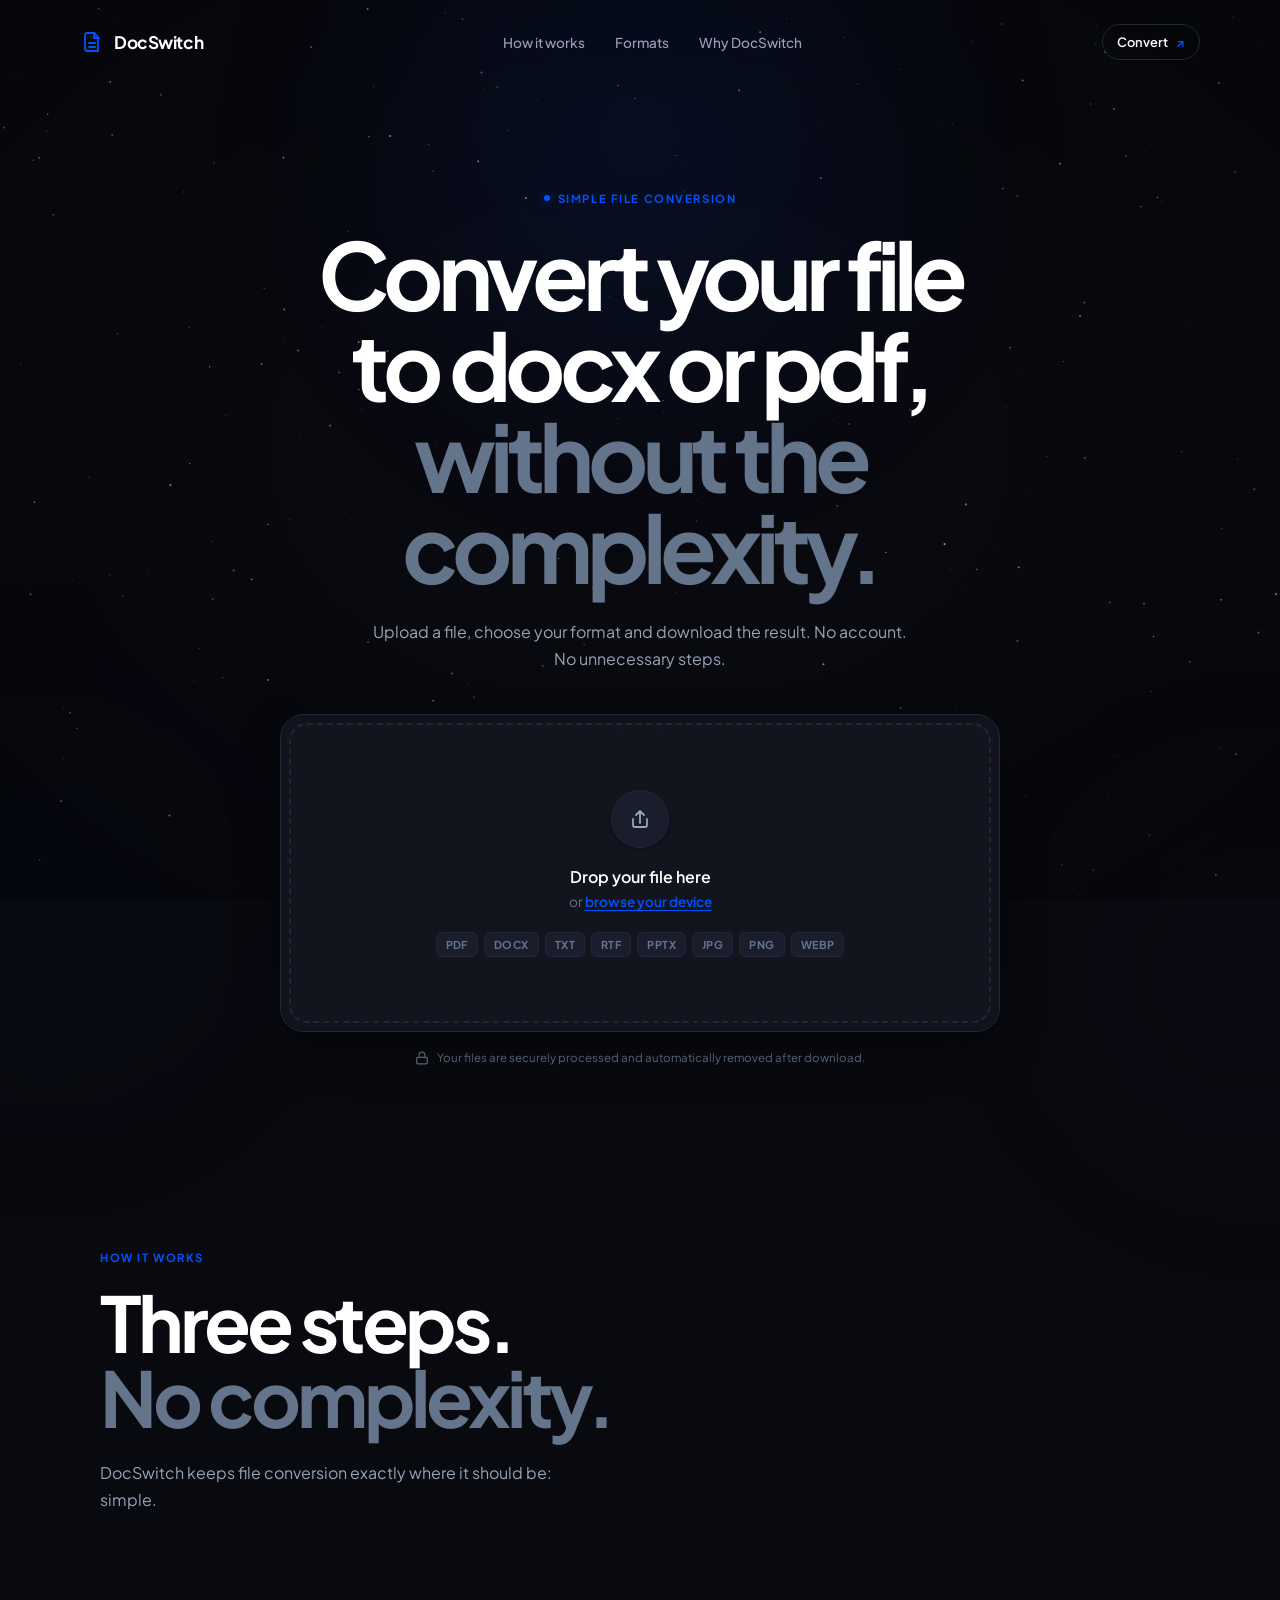
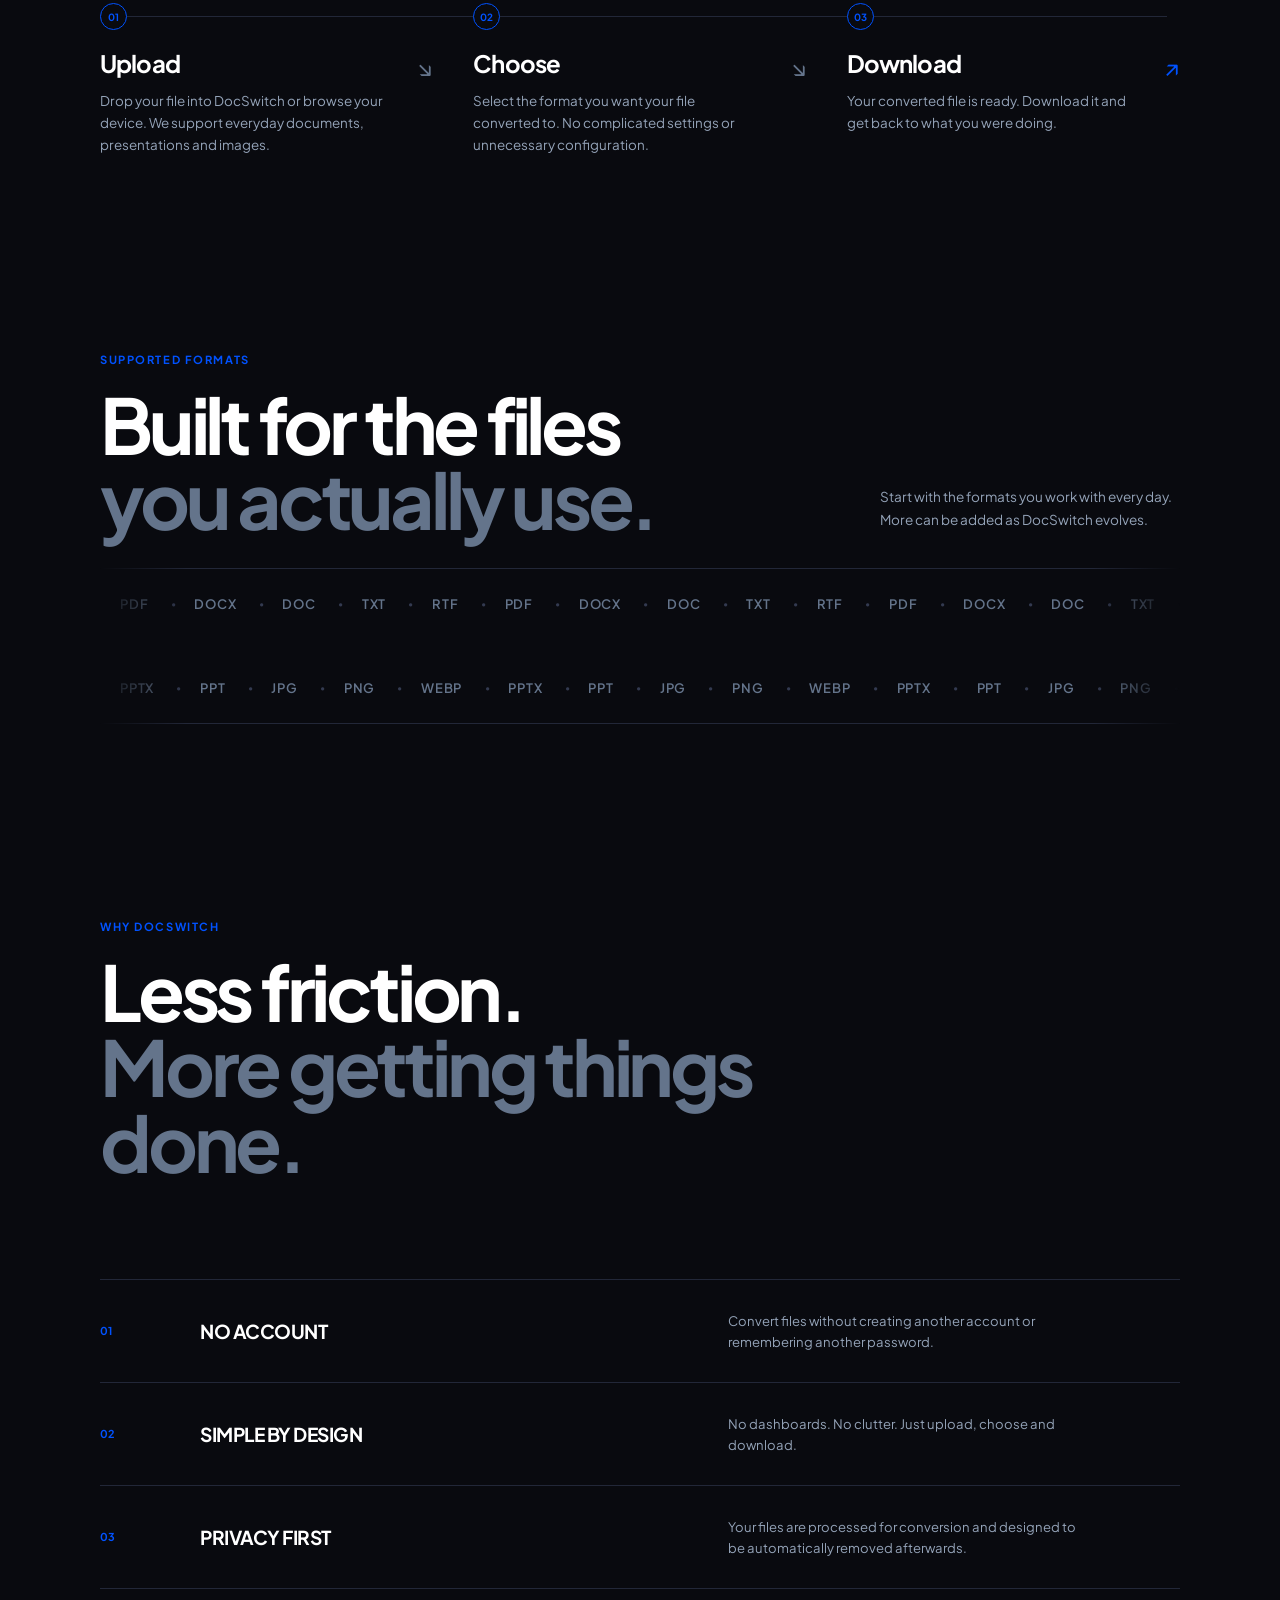
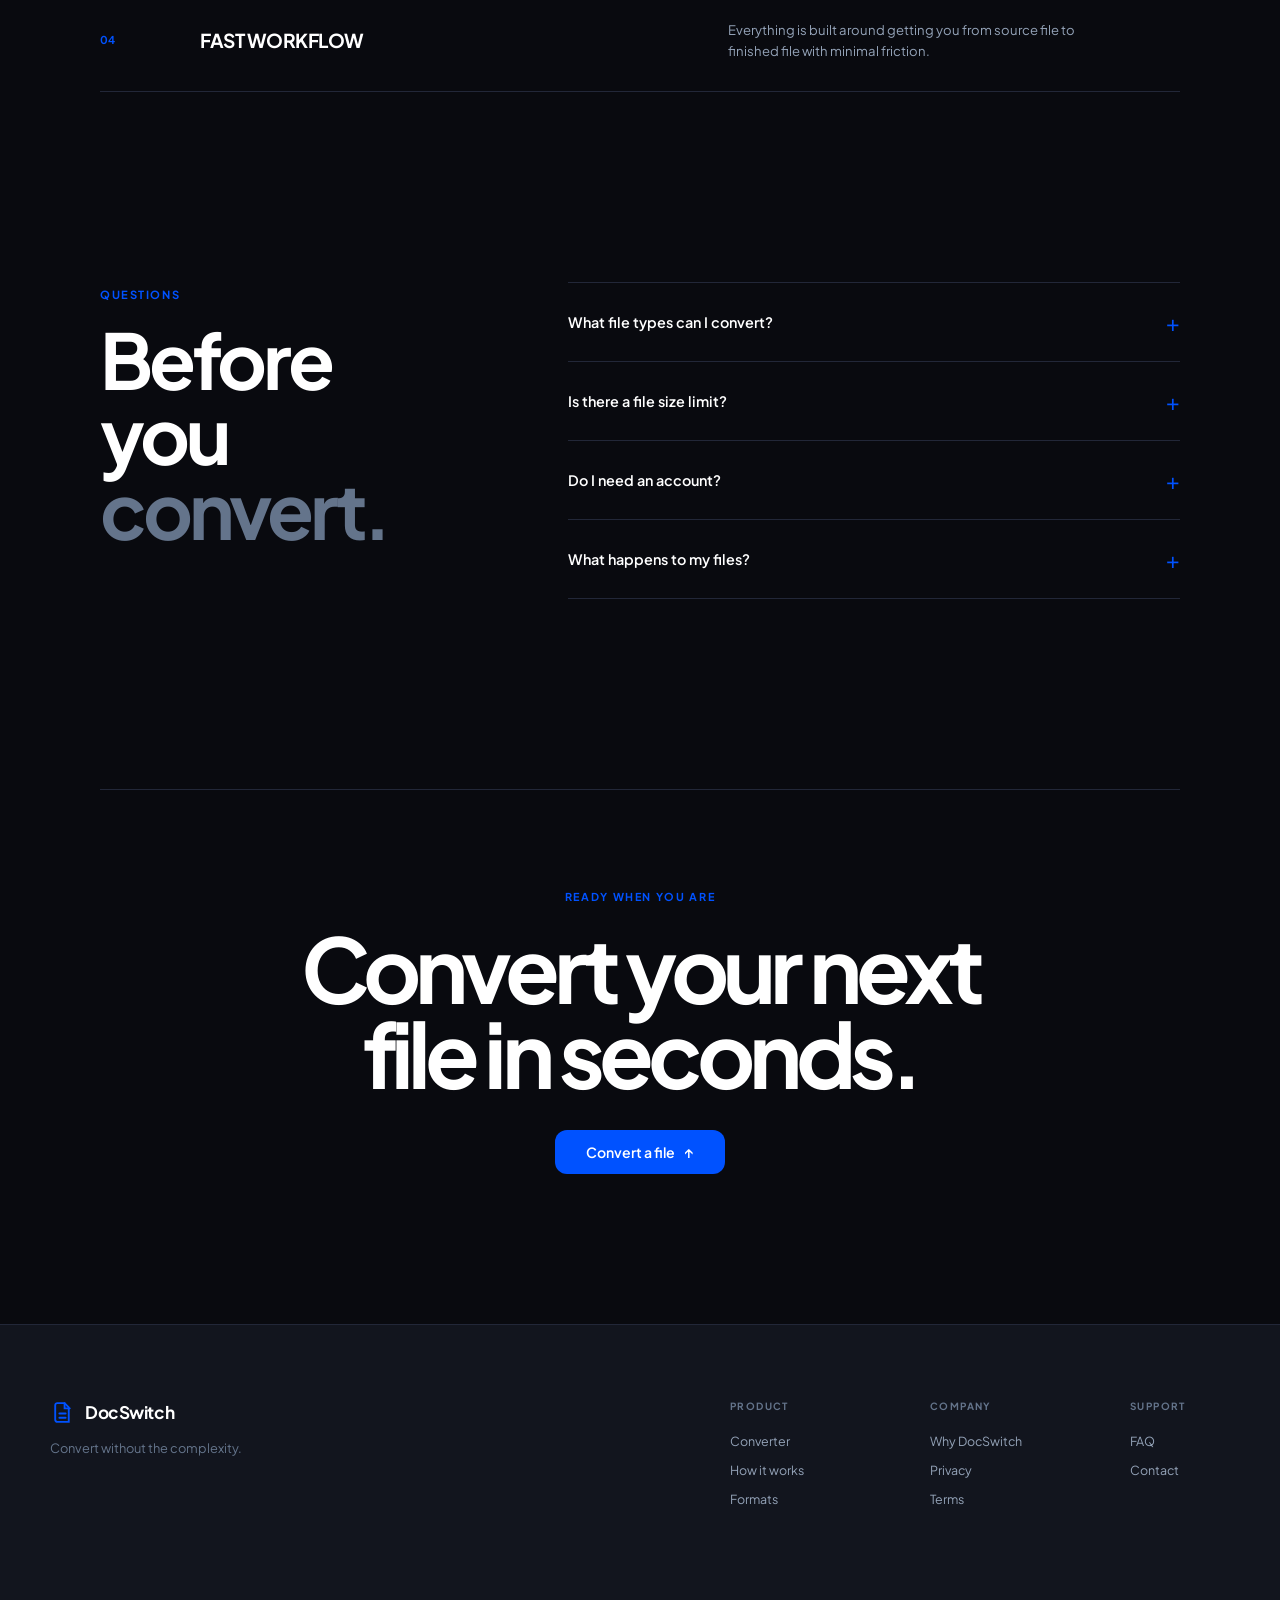
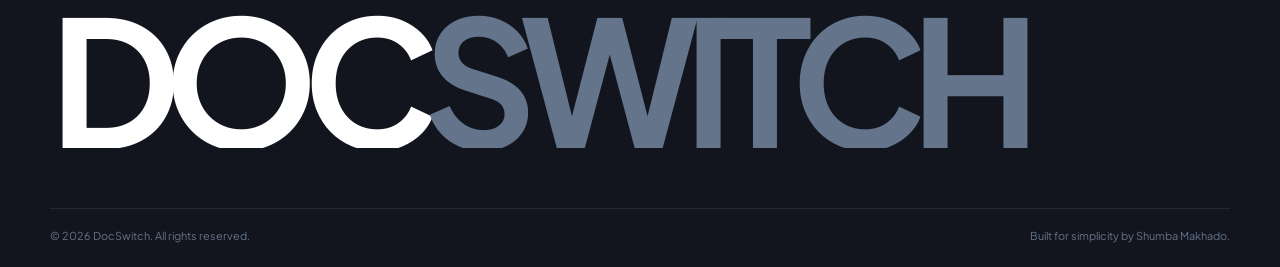
==== commit 4edc8cf9: "converter button link to converter card" ====
--- a/frontend/index.html
+++ b/frontend/index.html
@@ -82,7 +82,7 @@
       <!-- ==========================================================
          HERO
          ========================================================== -->
-      <section class="hero-section" id="converter">
+      <section class="hero-section">
         <div class="eyebrow">
           <span class="eyebrow-dot"></span>
           SIMPLE FILE CONVERSION
@@ -101,7 +101,7 @@
         <!-- ========================================================
            CONVERTER
            ======================================================== -->
-        <div class="converter-card">
+        <div class="converter-card" id="converter">
           <!-- EMPTY -->
           <div class="ui-state active" id="state-empty">
             <div
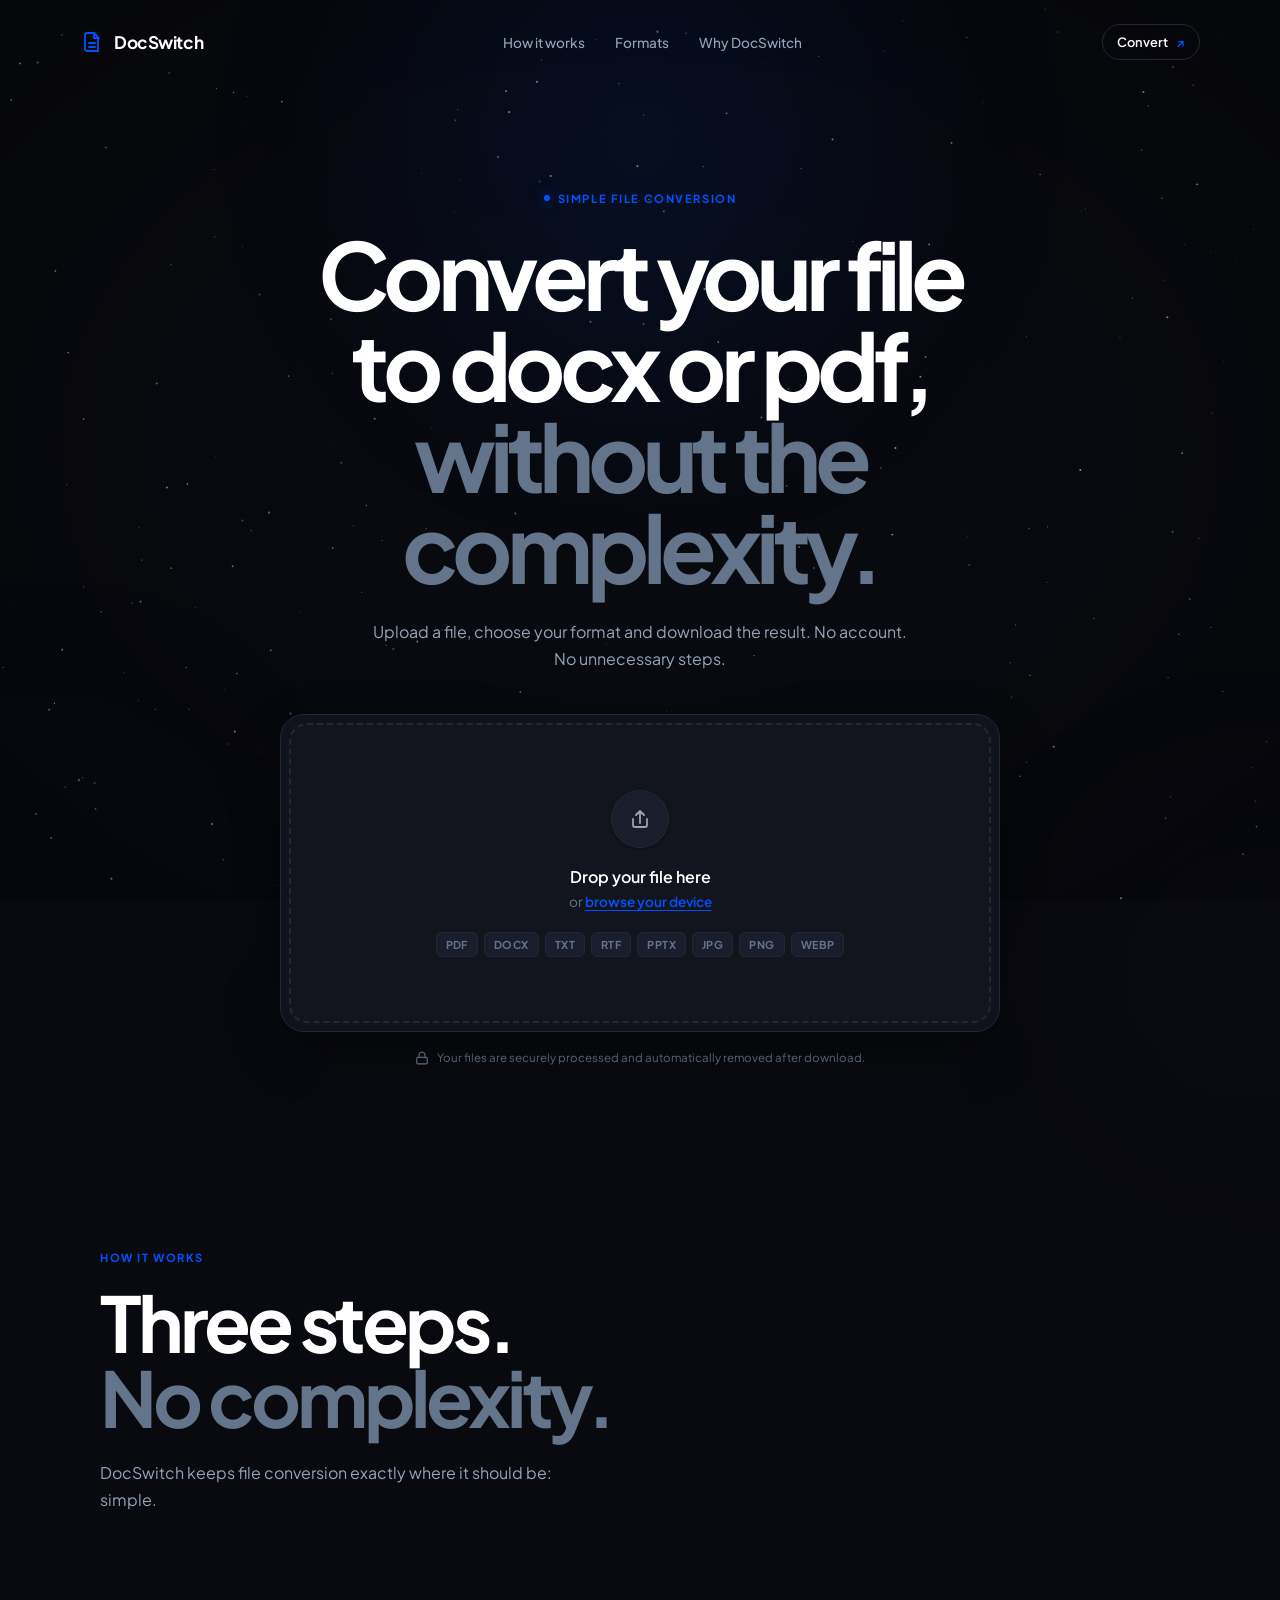
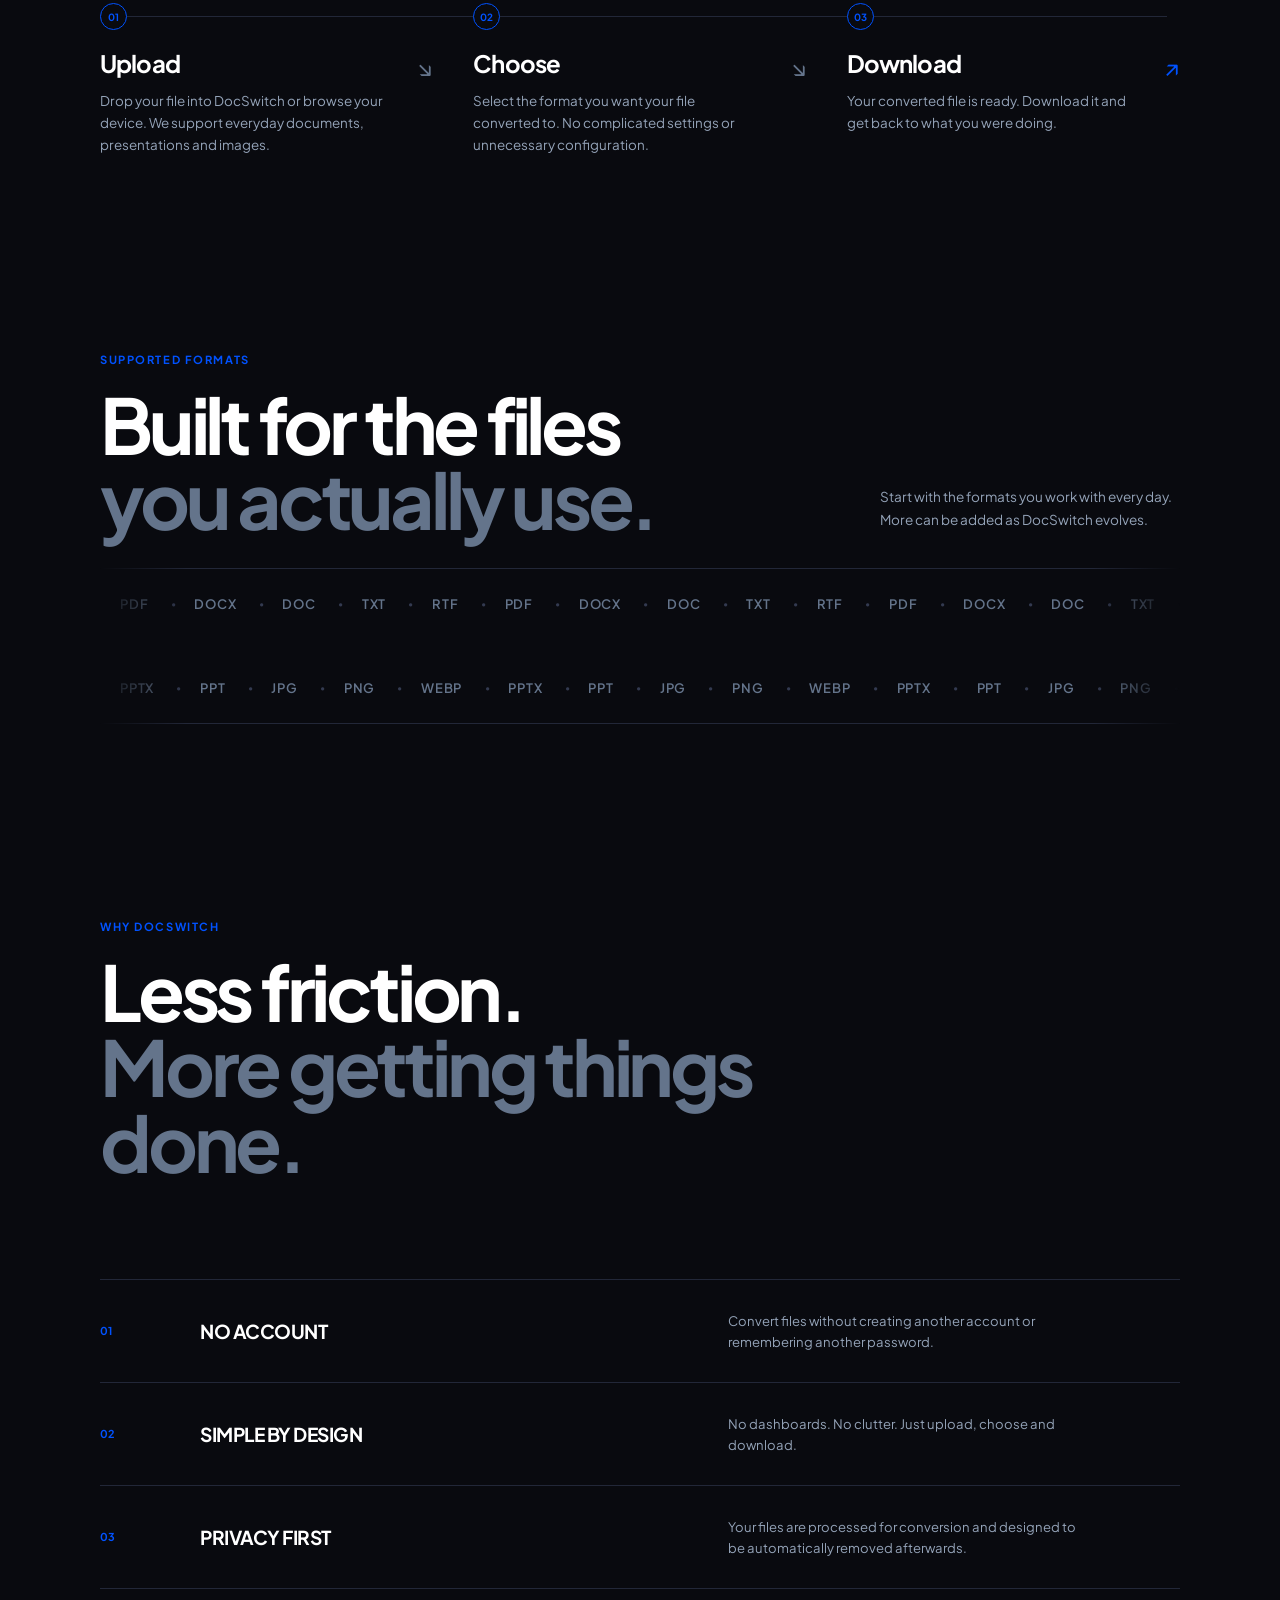
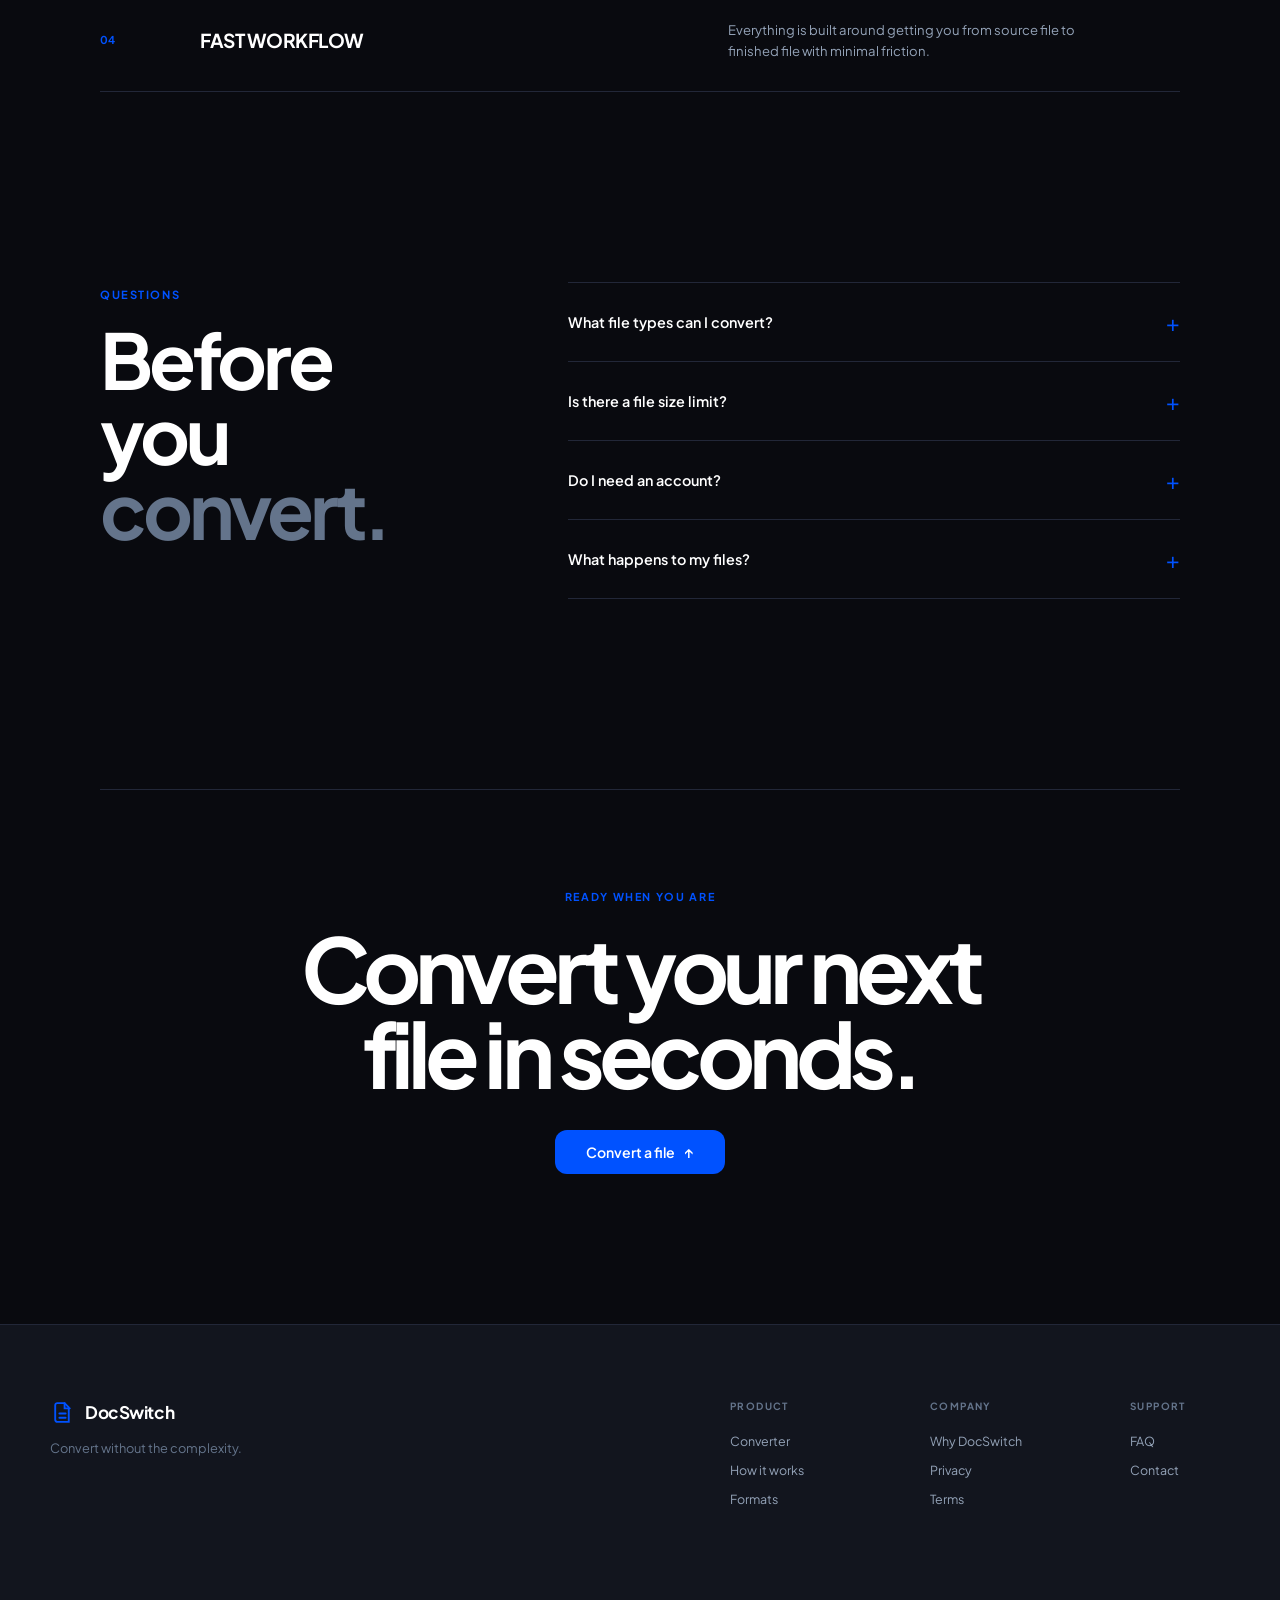
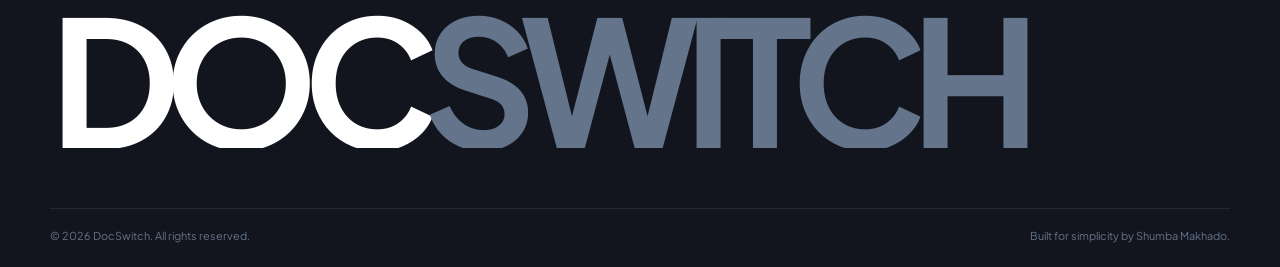
==== commit e4dc59b3: "Adding SEO to the website" ====
--- a/frontend/index.html
+++ b/frontend/index.html
@@ -2,22 +2,89 @@
 <html lang="en">
   <head>
     <meta charset="UTF-8" />
+
     <meta name="viewport" content="width=device-width, initial-scale=1.0" />
+
+    <title>DocSwitch — Free Online File Converter | PDF, DOCX & More</title>
+
     <meta
       name="description"
-      content="DocSwitch — simple, fast and private file conversion."
+      content="DocSwitch is a simple online file converter for PDF, DOCX, DOC, TXT, RTF, PPTX, JPG, PNG and WEBP. Convert files without an account or unnecessary steps."
     />
-    <title>DocSwitch — Convert files, simply.</title>
-
+
+    <meta name="robots" content="index, follow" />
+
+    <link rel="canonical" href="https://docswitch.cloudsurfing.workers.dev/" />
+
+    <!-- Open Graph -->
+    <meta property="og:type" content="website" />
+
+    <meta
+      property="og:title"
+      content="DocSwitch — Simple Online File Conversion"
+    />
+
+    <meta
+      property="og:description"
+      content="Convert PDF, DOCX, DOC, TXT, RTF, PPTX and image files without an account or unnecessary steps."
+    />
+
+    <meta
+      property="og:url"
+      content="https://docswitch.cloudsurfing.workers.dev/"
+    />
+
+    <meta property="og:site_name" content="DocSwitch" />
+
+    <meta
+      property="og:image"
+      content="https://docswitch.cloudsurfing.workers.dev/assets/og-image.jpg"
+    />
+
+    <!-- Twitter / X -->
+    <meta name="twitter:card" content="summary_large_image" />
+
+    <meta
+      name="twitter:title"
+      content="DocSwitch — Simple Online File Conversion"
+    />
+
+    <meta
+      name="twitter:description"
+      content="Convert your files to PDF or DOCX without the complexity."
+    />
+
+    <meta
+      name="twitter:image"
+      content="https://docswitch.cloudsurfing.workers.dev/assets/og-image.jpg"
+    />
+
+    <!-- Fonts -->
     <link rel="preconnect" href="https://fonts.googleapis.com" />
+
     <link rel="preconnect" href="https://fonts.gstatic.com" crossorigin />
+
     <link
       href="https://fonts.googleapis.com/css2?family=Plus+Jakarta+Sans:wght@400;500;600;700;800&display=swap"
       rel="stylesheet"
     />
 
     <link rel="stylesheet" href="style.css" />
+
     <link rel="icon" type="image/jpeg" href="assets/favicon.jpg" />
+
+    <!-- Structured Data -->
+    <script type="application/ld+json">
+      {
+        "@context": "https://schema.org",
+        "@type": "WebApplication",
+        "name": "DocSwitch",
+        "url": "https://docswitch.cloudsurfing.workers.dev/",
+        "description": "A simple online file conversion tool for converting documents, presentations and images.",
+        "applicationCategory": "UtilitiesApplication",
+        "operatingSystem": "Web"
+      }
+    </script>
   </head>
 
   <body>
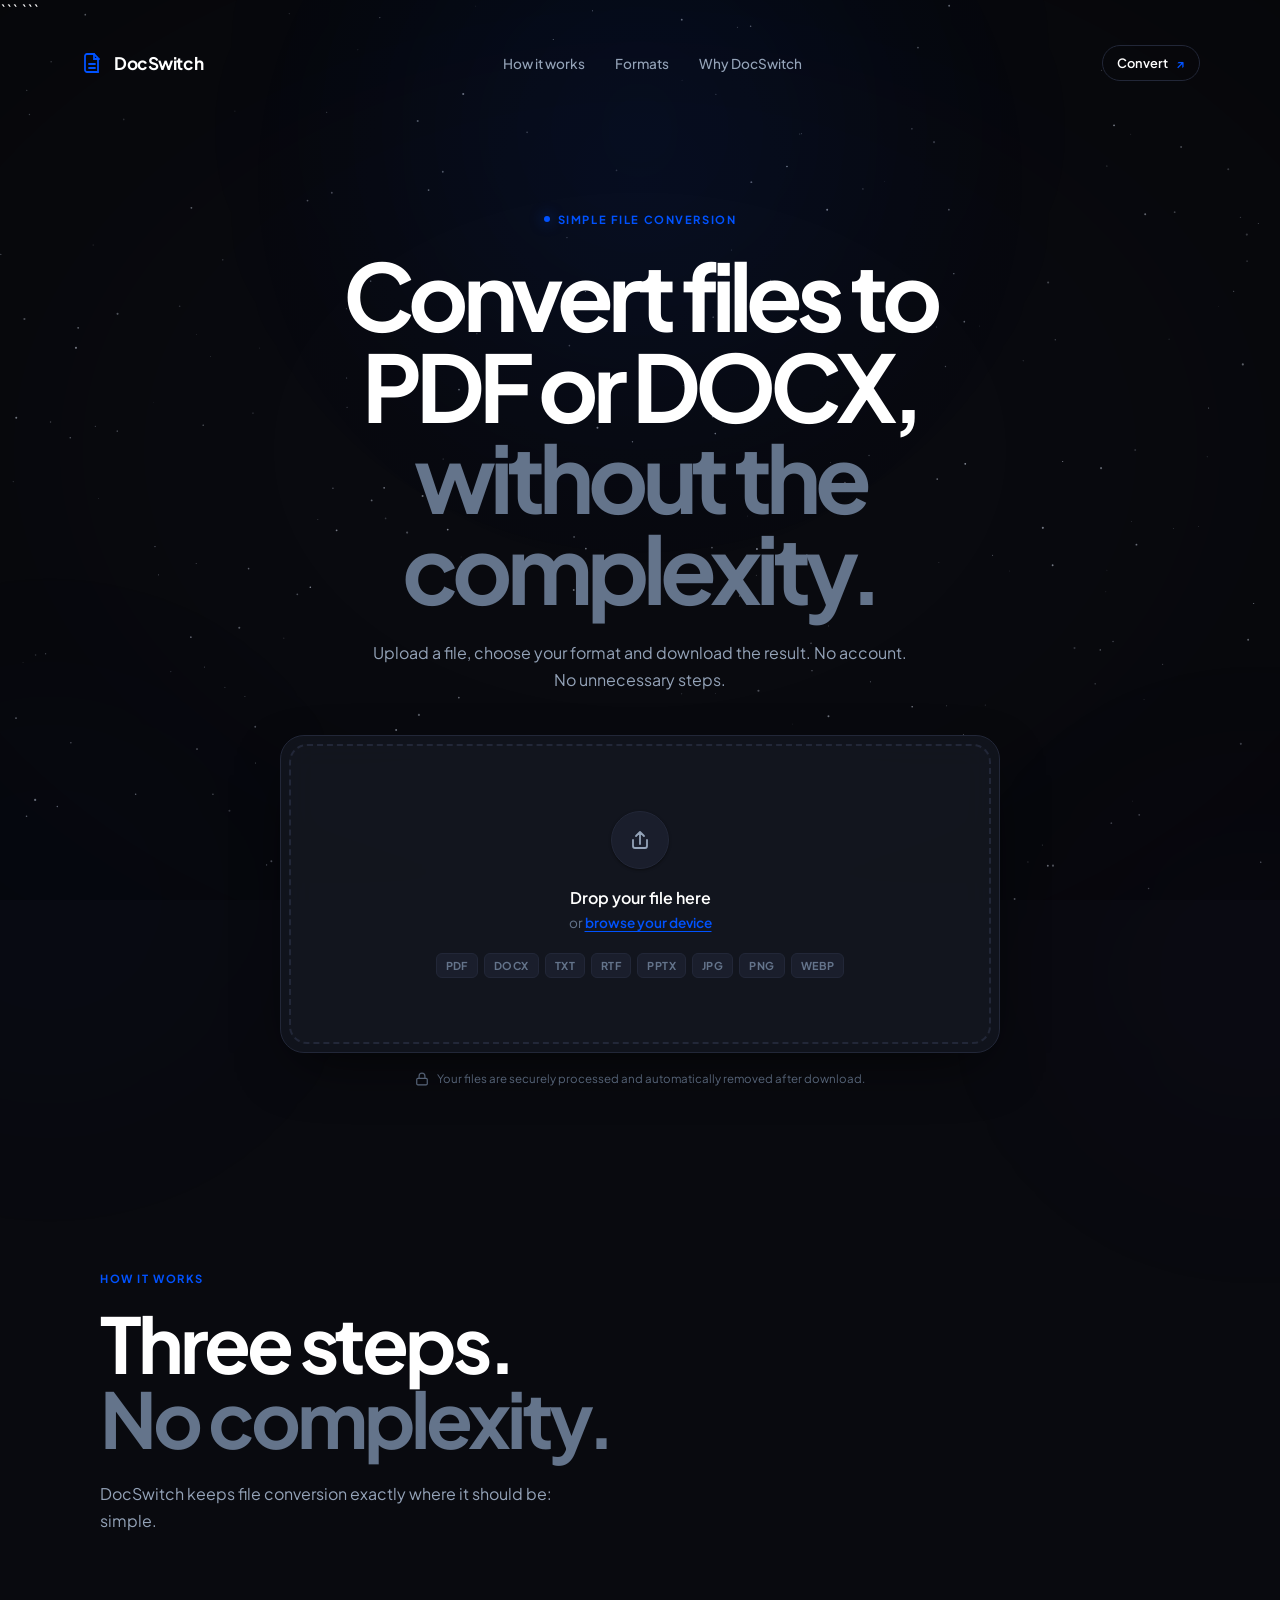
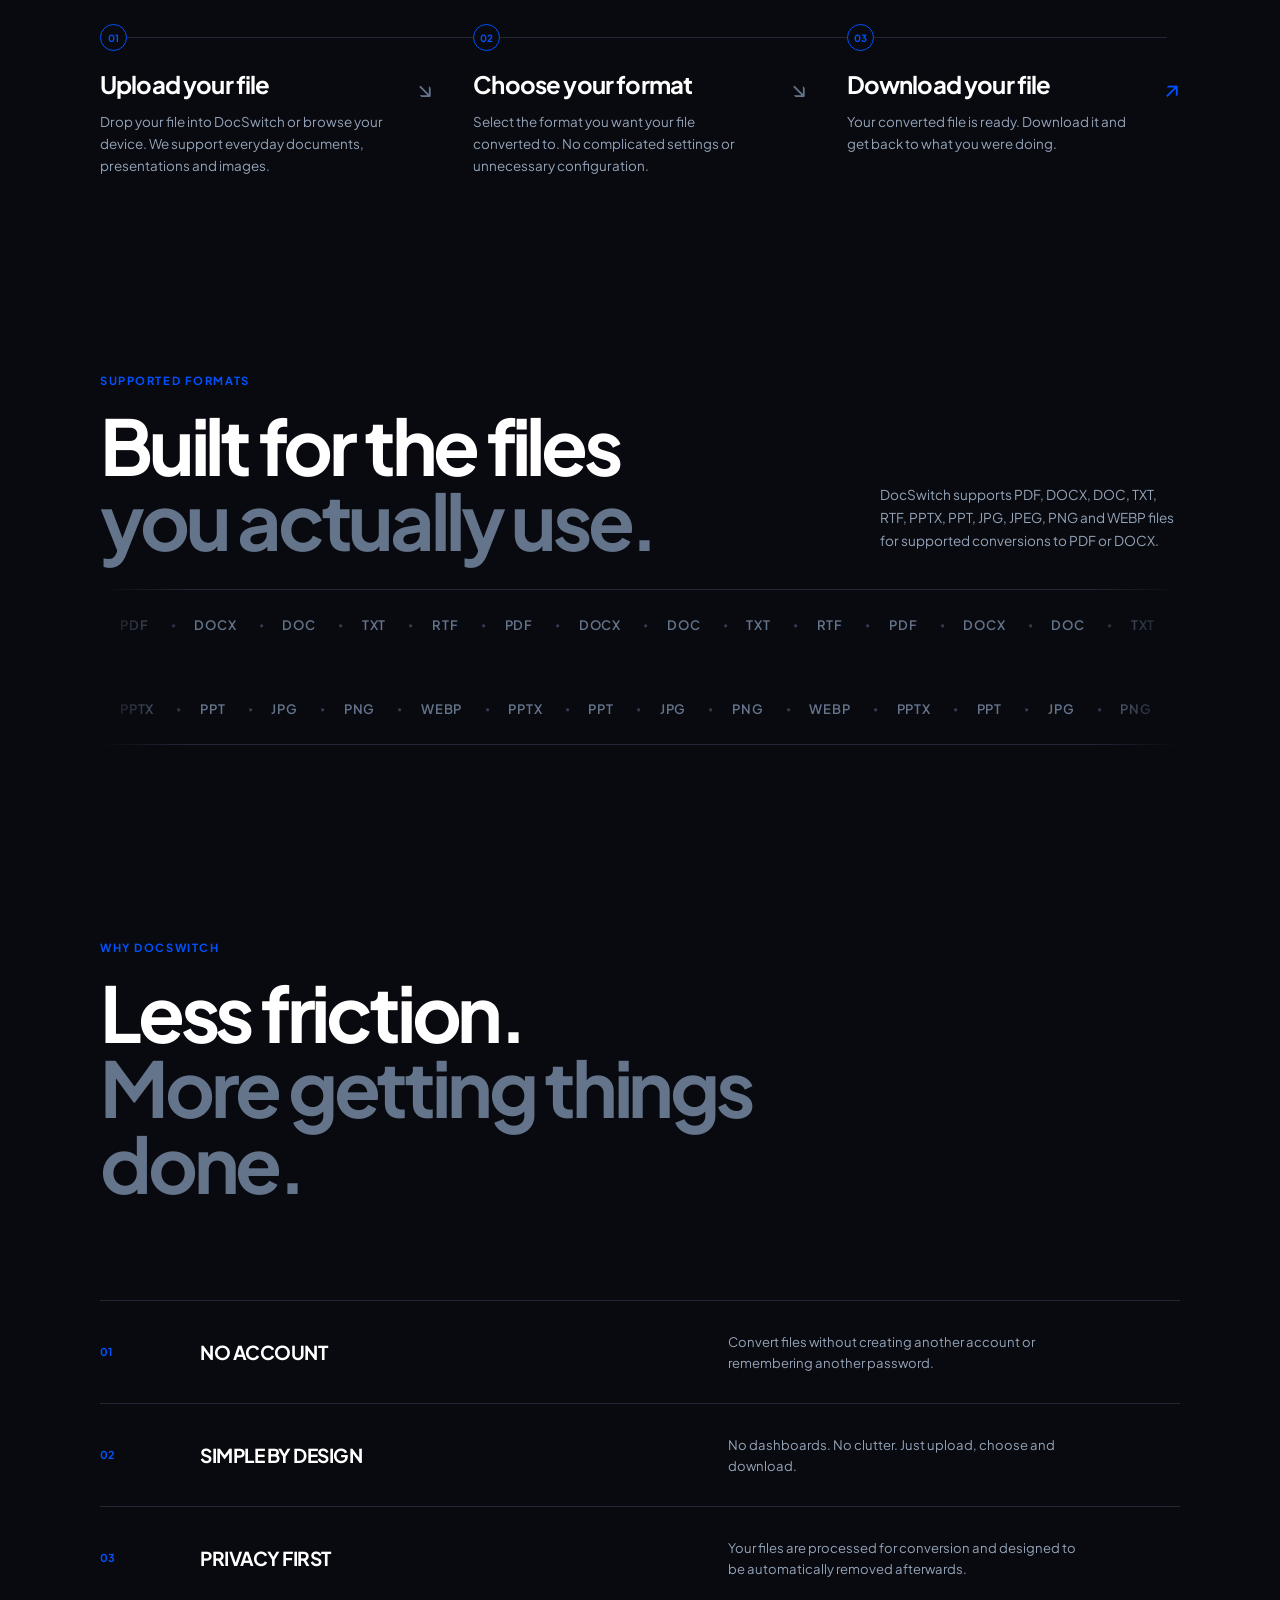
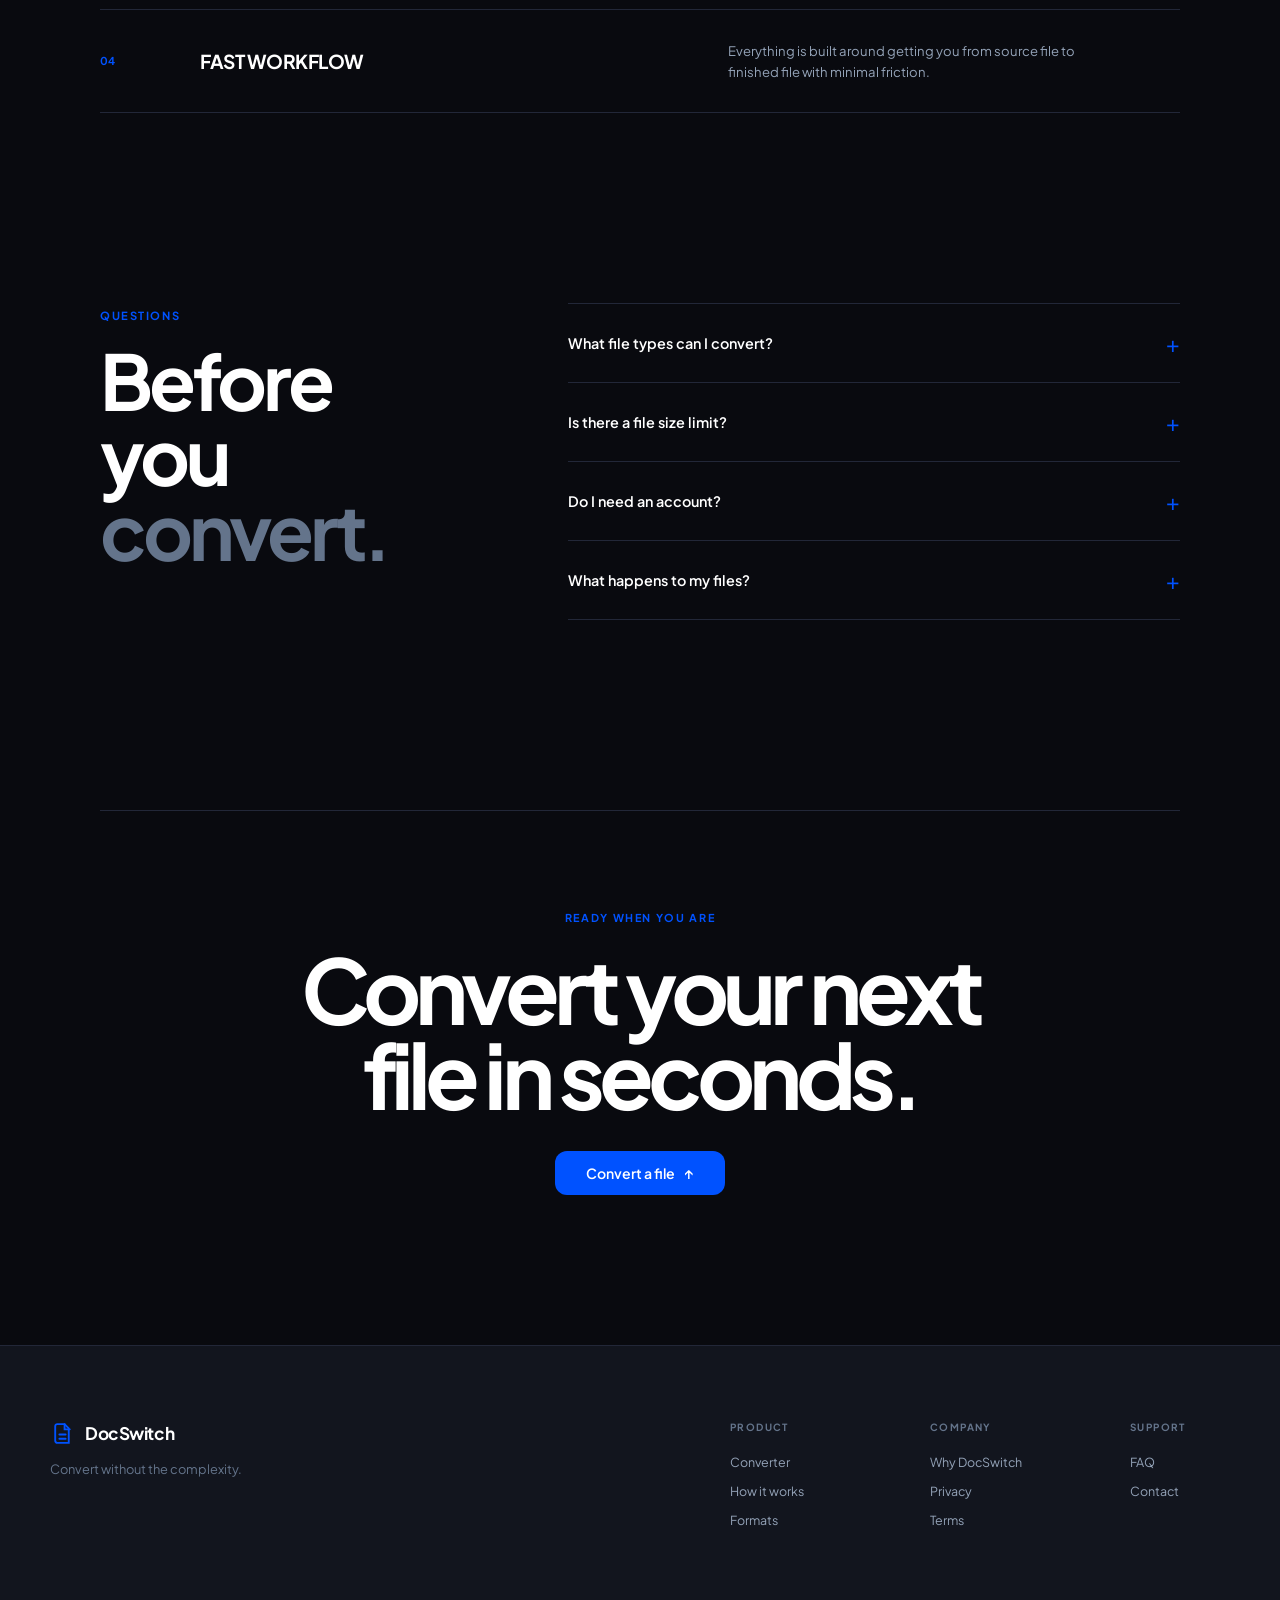
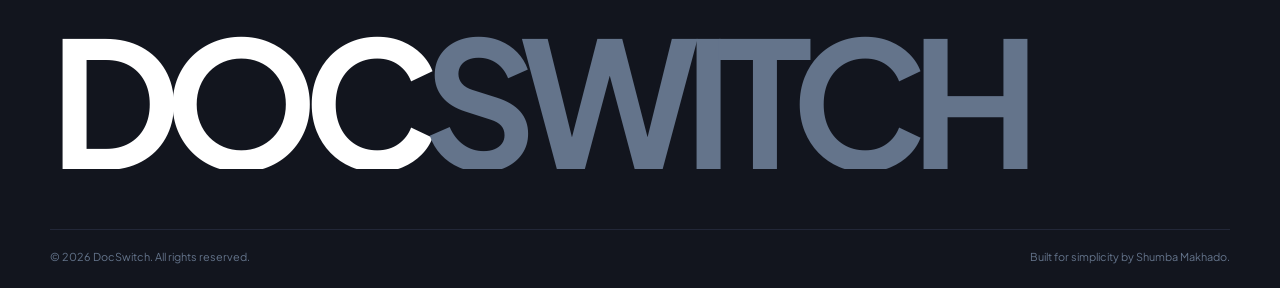
==== commit 10dd80e7: "SEO optimized Site" ====
--- a/frontend/index.html
+++ b/frontend/index.html
@@ -1,4 +1,5 @@
 <!doctype html>
+
 <html lang="en">
   <head>
     <meta charset="UTF-8" />
@@ -9,7 +10,7 @@
 
     <meta
       name="description"
-      content="DocSwitch is a simple online file converter for PDF, DOCX, DOC, TXT, RTF, PPTX, JPG, PNG and WEBP. Convert files without an account or unnecessary steps."
+      content="DocSwitch is a simple online file converter for PDF, DOCX, DOC, TXT, RTF, PPTX, PPT, JPG, PNG and WEBP. Convert files without an account or unnecessary steps."
     />
 
     <meta name="robots" content="index, follow" />
@@ -21,7 +22,7 @@
 
     <meta
       property="og:title"
-      content="DocSwitch — Simple Online File Conversion"
+      content="DocSwitch — Free Online File Converter"
     />
 
     <meta
@@ -41,12 +42,14 @@
       content="https://docswitch.cloudsurfing.workers.dev/assets/og-image.jpg"
     />
 
+    <meta property="og:image:alt" content="DocSwitch online file converter" />
+
     <!-- Twitter / X -->
     <meta name="twitter:card" content="summary_large_image" />
 
     <meta
       name="twitter:title"
-      content="DocSwitch — Simple Online File Conversion"
+      content="DocSwitch — Free Online File Converter"
     />
 
     <meta
@@ -59,6 +62,8 @@
       content="https://docswitch.cloudsurfing.workers.dev/assets/og-image.jpg"
     />
 
+    <meta name="twitter:image:alt" content="DocSwitch online file converter" />
+
     <!-- Fonts -->
     <link rel="preconnect" href="https://fonts.googleapis.com" />
 
@@ -73,7 +78,7 @@
 
     <link rel="icon" type="image/jpeg" href="assets/favicon.jpg" />
 
-    <!-- Structured Data -->
+    <!-- Structured Data: WebApplication -->
     <script type="application/ld+json">
       {
         "@context": "https://schema.org",
@@ -82,16 +87,30 @@
         "url": "https://docswitch.cloudsurfing.workers.dev/",
         "description": "A simple online file conversion tool for converting documents, presentations and images.",
         "applicationCategory": "UtilitiesApplication",
-        "operatingSystem": "Web"
+        "operatingSystem": "Web",
+        "browserRequirements": "Requires a modern web browser with JavaScript enabled."
       }
     </script>
+
+    <!-- Structured Data: WebSite -->
+    <script type="application/ld+json">
+      {
+        "@context": "https://schema.org",
+        "@type": "WebSite",
+        "name": "DocSwitch",
+        "url": "https://docswitch.cloudsurfing.workers.dev/",
+        "description": "Free online file conversion for documents, presentations and images."
+      }
+    </script>
+    ```
   </head>
 
   <body>
     <!-- ============================================================
-     DOCSWITCH — ANIMATED ATMOSPHERIC BACKGROUND
-     ============================================================ -->
-
+         DOCSWITCH — ANIMATED ATMOSPHERIC BACKGROUND
+         ============================================================ -->
+
+    ```
     <div class="ambient-background" aria-hidden="true">
       <canvas id="ambient-canvas"></canvas>
 
@@ -100,17 +119,18 @@
 
       <div class="ambient-vignette"></div>
     </div>
-    <!-- Atmospheric background -->
-    <div class="bg-glow bg-glow-1"></div>
-    <div class="bg-glow bg-glow-2"></div>
-    <div class="bg-glow bg-glow-3"></div>
+
+    <div class="bg-glow bg-glow-1" aria-hidden="true"></div>
+    <div class="bg-glow bg-glow-2" aria-hidden="true"></div>
+    <div class="bg-glow bg-glow-3" aria-hidden="true"></div>
 
     <!-- ==========================================================
-       NAVIGATION
-       ========================================================== -->
+     NAVIGATION
+     ========================================================== -->
+
     <header class="navbar">
       <div class="nav-container">
-        <a href="#" class="brand" aria-label="DocSwitch home">
+        <a href="/" class="brand" aria-label="DocSwitch home">
           <svg
             class="brand-icon"
             width="24"
@@ -136,27 +156,38 @@
         </a>
 
         <nav class="nav-links" aria-label="Main navigation">
-          <a href="#how-it-works" class="nav-link">How it works</a>
-          <a href="#formats" class="nav-link">Formats</a>
-          <a href="#why-docswitch" class="nav-link">Why DocSwitch</a>
+          <a href="#how-it-works" class="nav-link"> How it works </a>
+
+          <a href="#formats" class="nav-link"> Formats </a>
+
+          <a href="#why-docswitch" class="nav-link"> Why DocSwitch </a>
         </nav>
 
-        <a href="#converter" class="nav-convert">Convert <span>↗</span></a>
+        <a
+          href="#converter"
+          class="nav-convert"
+          aria-label="Go to the DocSwitch file converter"
+        >
+          Convert
+          <span aria-hidden="true">↗</span>
+        </a>
       </div>
     </header>
 
     <main>
       <!-- ==========================================================
-         HERO
-         ========================================================== -->
-      <section class="hero-section">
+       HERO
+       ========================================================== -->
+
+      <section class="hero-section" aria-labelledby="hero-title">
         <div class="eyebrow">
-          <span class="eyebrow-dot"></span>
+          <span class="eyebrow-dot" aria-hidden="true"></span>
+
           SIMPLE FILE CONVERSION
         </div>
 
-        <h1 class="hero-title">
-          Convert your file to docx or pdf,<br />
+        <h1 class="hero-title" id="hero-title">
+          Convert files to PDF or DOCX,<br />
           <span>without the complexity.</span>
         </h1>
 
@@ -166,17 +197,24 @@
         </p>
 
         <!-- ========================================================
-           CONVERTER
-           ======================================================== -->
-        <div class="converter-card" id="converter">
+         CONVERTER
+         ======================================================== -->
+
+        <section
+          class="converter-card"
+          id="converter"
+          aria-label="File converter"
+        >
           <!-- EMPTY -->
+
           <div class="ui-state active" id="state-empty">
             <div
               class="drop-zone"
               id="drop-zone"
               tabindex="0"
               role="button"
-              aria-label="Upload a file"
+              aria-label="Upload a file for conversion"
+              aria-describedby="supported-formats-summary"
             >
               <div class="drop-zone-icon-wrapper">
                 <svg
@@ -193,6 +231,7 @@
                     stroke-linecap="round"
                     stroke-linejoin="round"
                   />
+
                   <path
                     d="M5 12v6a2 2 0 0 0 2 2h10a2 2 0 0 0 2-2v-6"
                     stroke="currentColor"
@@ -207,13 +246,23 @@
 
                 <span class="secondary-text">
                   or
-                  <button type="button" class="link-btn" id="browse-trigger">
+
+                  <button
+                    type="button"
+                    class="link-btn"
+                    id="browse-trigger"
+                    aria-label="Browse your device for a file"
+                  >
                     browse your device
                   </button>
                 </span>
               </div>
 
-              <div class="supported-badges">
+              <div
+                class="supported-badges"
+                id="supported-formats-summary"
+                aria-label="Supported input formats"
+              >
                 <span class="badge">PDF</span>
                 <span class="badge">DOCX</span>
                 <span class="badge">TXT</span>
@@ -227,22 +276,18 @@
           </div>
 
           <!-- SELECTED -->
-          <div class="ui-state" id="state-selected">
+
+          <div class="ui-state" id="state-selected" aria-live="polite">
             <div class="file-card">
               <div class="file-info">
-                <div class="file-icon-box">
-                  <svg
-                    width="20"
-                    height="20"
-                    viewBox="0 0 24 24"
-                    fill="none"
-                    aria-hidden="true"
-                  >
+                <div class="file-icon-box" aria-hidden="true">
+                  <svg width="20" height="20" viewBox="0 0 24 24" fill="none">
                     <path
                       d="M6 3h8l4 4v14H6a2 2 0 0 1-2-2V5a2 2 0 0 1 2-2Z"
                       stroke="currentColor"
                       stroke-width="1.8"
                     />
+
                     <path
                       d="M14 3v5h5"
                       stroke="currentColor"
@@ -289,7 +334,11 @@
                   </label>
 
                   <div class="custom-select-wrapper">
-                    <select class="custom-select" id="target-format-select">
+                    <select
+                      class="custom-select"
+                      id="target-format-select"
+                      aria-label="Choose the output file format"
+                    >
                       <option value="pdf">PDF</option>
                       <option value="docx">DOCX</option>
                     </select>
@@ -319,16 +368,22 @@
                   type="button"
                 >
                   Convert file
-                  <span>→</span>
+                  <span aria-hidden="true">→</span>
                 </button>
               </div>
             </div>
           </div>
 
           <!-- CONVERTING -->
-          <div class="ui-state" id="state-converting">
+
+          <div
+            class="ui-state"
+            id="state-converting"
+            aria-live="polite"
+            aria-busy="true"
+          >
             <div class="status-card">
-              <div class="spinner-wrapper">
+              <div class="spinner-wrapper" aria-hidden="true">
                 <div class="pulse-spinner"></div>
               </div>
 
@@ -340,7 +395,14 @@
                 </p>
               </div>
 
-              <div class="progress-bar-container">
+              <div
+                class="progress-bar-container"
+                role="progressbar"
+                aria-label="File conversion progress"
+                aria-valuemin="0"
+                aria-valuemax="100"
+                aria-valuenow="0"
+              >
                 <div
                   class="progress-bar-fill"
                   id="conversion-progress-bar"
@@ -350,16 +412,11 @@
           </div>
 
           <!-- SUCCESS -->
-          <div class="ui-state" id="state-success">
+
+          <div class="ui-state" id="state-success" aria-live="polite">
             <div class="status-card">
-              <div class="success-icon-wrapper">
-                <svg
-                  width="22"
-                  height="22"
-                  viewBox="0 0 24 24"
-                  fill="none"
-                  aria-hidden="true"
-                >
+              <div class="success-icon-wrapper" aria-hidden="true">
+                <svg width="22" height="22" viewBox="0 0 24 24" fill="none">
                   <path
                     d="m5 12 4 4L19 6"
                     stroke="currentColor"
@@ -385,10 +442,12 @@
                   type="button"
                   disabled
                   aria-disabled="true"
+                  aria-label="Download converted file"
                 >
                   Download file
-                  <span>↓</span>
+                  <span aria-hidden="true">↓</span>
                 </button>
+
                 <button
                   class="btn-tertiary"
                   id="btn-reset-converter"
@@ -401,22 +460,18 @@
           </div>
 
           <!-- ERROR -->
-          <div class="ui-state" id="state-error">
+
+          <div class="ui-state" id="state-error" aria-live="assertive">
             <div class="status-card">
-              <div class="error-icon-wrapper">
-                <svg
-                  width="22"
-                  height="22"
-                  viewBox="0 0 24 24"
-                  fill="none"
-                  aria-hidden="true"
-                >
+              <div class="error-icon-wrapper" aria-hidden="true">
+                <svg width="22" height="22" viewBox="0 0 24 24" fill="none">
                   <path
                     d="M12 8v5M12 17h.01"
                     stroke="currentColor"
                     stroke-width="2"
                     stroke-linecap="round"
                   />
+
                   <circle
                     cx="12"
                     cy="12"
@@ -442,9 +497,9 @@
               </div>
             </div>
           </div>
-        </div>
-
-        <div class="security-note" id="security">
+        </section>
+
+        <div class="security-note" id="security" role="note">
           <svg
             width="14"
             height="14"
@@ -470,19 +525,30 @@
           id="file-input"
           class="visually-hidden"
           accept=".pdf,.docx,.doc,.txt,.rtf,.pptx,.ppt,.jpg,.jpeg,.png,.webp"
+          aria-label="Choose a file to convert"
         />
 
-        <div id="live-region" class="visually-hidden" aria-live="polite"></div>
+        <div
+          id="live-region"
+          class="visually-hidden"
+          aria-live="polite"
+          aria-atomic="true"
+        ></div>
       </section>
 
       <!-- ==========================================================
-         HOW IT WORKS
-         ========================================================== -->
-      <section class="editorial-section process-section" id="how-it-works">
+       HOW IT WORKS
+       ========================================================== -->
+
+      <section
+        class="editorial-section process-section"
+        id="how-it-works"
+        aria-labelledby="how-it-works-title"
+      >
         <div class="section-intro">
           <span class="section-kicker"> HOW IT WORKS </span>
 
-          <h2>
+          <h2 id="how-it-works-title">
             Three steps.<br />
             <span>No complexity.</span>
           </h2>
@@ -493,13 +559,13 @@
         </div>
 
         <div class="process-timeline">
-          <div class="process-line"></div>
+          <div class="process-line" aria-hidden="true"></div>
 
           <article class="process-step">
-            <div class="process-number">01</div>
+            <div class="process-number" aria-hidden="true">01</div>
 
             <div class="process-copy">
-              <h3>Upload</h3>
+              <h3>Upload your file</h3>
 
               <p>
                 Drop your file into DocSwitch or browse your device. We support
@@ -507,14 +573,14 @@
               </p>
             </div>
 
-            <div class="process-arrow">↘</div>
+            <div class="process-arrow" aria-hidden="true">↘</div>
           </article>
 
           <article class="process-step">
-            <div class="process-number">02</div>
+            <div class="process-number" aria-hidden="true">02</div>
 
             <div class="process-copy">
-              <h3>Choose</h3>
+              <h3>Choose your format</h3>
 
               <p>
                 Select the format you want your file converted to. No
@@ -522,14 +588,14 @@
               </p>
             </div>
 
-            <div class="process-arrow">↘</div>
+            <div class="process-arrow" aria-hidden="true">↘</div>
           </article>
 
           <article class="process-step">
-            <div class="process-number">03</div>
+            <div class="process-number" aria-hidden="true">03</div>
 
             <div class="process-copy">
-              <h3>Download</h3>
+              <h3>Download your file</h3>
 
               <p>
                 Your converted file is ready. Download it and get back to what
@@ -537,90 +603,110 @@
               </p>
             </div>
 
-            <div class="process-arrow final-arrow">↗</div>
+            <div class="process-arrow final-arrow" aria-hidden="true">↗</div>
           </article>
         </div>
       </section>
 
       <!-- ==========================================================
-         FORMATS
-         ========================================================== -->
-      <section class="editorial-section formats-section" id="formats">
+       FORMATS
+       ========================================================== -->
+
+      <section
+        class="editorial-section formats-section"
+        id="formats"
+        aria-labelledby="formats-title"
+      >
         <div class="formats-heading-row">
           <div>
             <span class="section-kicker"> SUPPORTED FORMATS </span>
 
-            <h2>
+            <h2 id="formats-title">
               Built for the files<br />
               <span>you actually use.</span>
             </h2>
           </div>
 
           <p>
-            Start with the formats you work with every day. More can be added as
-            DocSwitch evolves.
+            DocSwitch supports PDF, DOCX, DOC, TXT, RTF, PPTX, PPT, JPG, JPEG,
+            PNG and WEBP files for supported conversions to PDF or DOCX.
           </p>
         </div>
 
-        <!-- ============================================================
-     DOCSWITCH FORMAT MARQUEE
-     ============================================================ -->
-
-        <section class="format-marquee" aria-label="Supported file formats">
+        <!-- ========================================================
+         DOCSWITCH FORMAT MARQUEE
+         ======================================================== -->
+
+        <div class="format-marquee" aria-label="Supported file formats">
           <!-- Row 1 -->
+
           <div class="format-row">
             <div class="format-track" data-direction="left">
               <div class="format-set">
                 <span>PDF</span>
-                <i>•</i>
+                <i aria-hidden="true">•</i>
+
                 <span>DOCX</span>
-                <i>•</i>
+                <i aria-hidden="true">•</i>
+
                 <span>DOC</span>
-                <i>•</i>
+                <i aria-hidden="true">•</i>
+
                 <span>TXT</span>
-                <i>•</i>
+                <i aria-hidden="true">•</i>
+
                 <span>RTF</span>
-                <i>•</i>
+                <i aria-hidden="true">•</i>
               </div>
             </div>
           </div>
 
           <!-- Row 2 -->
+
           <div class="format-row">
             <div class="format-track" data-direction="right">
               <div class="format-set">
                 <span>PPTX</span>
-                <i>•</i>
+                <i aria-hidden="true">•</i>
+
                 <span>PPT</span>
-                <i>•</i>
+                <i aria-hidden="true">•</i>
+
                 <span>JPG</span>
-                <i>•</i>
+                <i aria-hidden="true">•</i>
+
                 <span>PNG</span>
-                <i>•</i>
+                <i aria-hidden="true">•</i>
+
                 <span>WEBP</span>
-                <i>•</i>
+                <i aria-hidden="true">•</i>
               </div>
             </div>
           </div>
-        </section>
+        </div>
       </section>
 
       <!-- ==========================================================
-         WHY DOCSWITCH
-         ========================================================== -->
-      <section class="editorial-section why-section" id="why-docswitch">
+       WHY DOCSWITCH
+       ========================================================== -->
+
+      <section
+        class="editorial-section why-section"
+        id="why-docswitch"
+        aria-labelledby="why-docswitch-title"
+      >
         <div class="why-header">
           <span class="section-kicker"> WHY DOCSWITCH </span>
 
-          <h2>
+          <h2 id="why-docswitch-title">
             Less friction.<br />
             <span>More getting things done.</span>
           </h2>
         </div>
 
         <div class="feature-list">
-          <div class="feature-row">
-            <span class="feature-index">01</span>
+          <article class="feature-row">
+            <span class="feature-index" aria-hidden="true"> 01 </span>
 
             <div class="feature-title">NO ACCOUNT</div>
 
@@ -628,18 +714,18 @@
               Convert files without creating another account or remembering
               another password.
             </p>
-          </div>
-
-          <div class="feature-row">
-            <span class="feature-index">02</span>
+          </article>
+
+          <article class="feature-row">
+            <span class="feature-index" aria-hidden="true"> 02 </span>
 
             <div class="feature-title">SIMPLE BY DESIGN</div>
 
             <p>No dashboards. No clutter. Just upload, choose and download.</p>
-          </div>
-
-          <div class="feature-row">
-            <span class="feature-index">03</span>
+          </article>
+
+          <article class="feature-row">
+            <span class="feature-index" aria-hidden="true"> 03 </span>
 
             <div class="feature-title">PRIVACY FIRST</div>
 
@@ -647,10 +733,10 @@
               Your files are processed for conversion and designed to be
               automatically removed afterwards.
             </p>
-          </div>
-
-          <div class="feature-row">
-            <span class="feature-index">04</span>
+          </article>
+
+          <article class="feature-row">
+            <span class="feature-index" aria-hidden="true"> 04 </span>
 
             <div class="feature-title">FAST WORKFLOW</div>
 
@@ -658,18 +744,23 @@
               Everything is built around getting you from source file to
               finished file with minimal friction.
             </p>
-          </div>
+          </article>
         </div>
       </section>
 
       <!-- ==========================================================
-         FAQ
-         ========================================================== -->
-      <section class="editorial-section faq-section" id="faq">
+       FAQ
+       ========================================================== -->
+
+      <section
+        class="editorial-section faq-section"
+        id="faq"
+        aria-labelledby="faq-title"
+      >
         <div class="faq-heading">
           <span class="section-kicker"> QUESTIONS </span>
 
-          <h2>
+          <h2 id="faq-title">
             Before you<br />
             <span>convert.</span>
           </h2>
@@ -678,20 +769,23 @@
         <div class="faq-list">
           <details class="faq-item">
             <summary>
-              <span>What file types can I convert?</span>
-              <span class="faq-plus">+</span>
+              <span> What file types can I convert? </span>
+
+              <span class="faq-plus" aria-hidden="true"> + </span>
             </summary>
 
             <p>
               DocSwitch currently supports PDF, DOCX, DOC, TXT, RTF, PPTX, PPT,
-              JPG, JPEG, PNG and WEBP as input formats.
+              JPG, JPEG, PNG and WEBP as input formats. Available output formats
+              are PDF and DOCX.
             </p>
           </details>
 
           <details class="faq-item">
             <summary>
-              <span>Is there a file size limit?</span>
-              <span class="faq-plus">+</span>
+              <span> Is there a file size limit? </span>
+
+              <span class="faq-plus" aria-hidden="true"> + </span>
             </summary>
 
             <p>Files are currently limited to 25 MB per conversion.</p>
@@ -699,8 +793,9 @@
 
           <details class="faq-item">
             <summary>
-              <span>Do I need an account?</span>
-              <span class="faq-plus">+</span>
+              <span> Do I need an account? </span>
+
+              <span class="faq-plus" aria-hidden="true"> + </span>
             </summary>
 
             <p>
@@ -711,8 +806,9 @@
 
           <details class="faq-item">
             <summary>
-              <span>What happens to my files?</span>
-              <span class="faq-plus">+</span>
+              <span> What happens to my files? </span>
+
+              <span class="faq-plus" aria-hidden="true"> + </span>
             </summary>
 
             <p>
@@ -724,31 +820,37 @@
       </section>
 
       <!-- ==========================================================
-         FINAL CTA
-         ========================================================== -->
-      <section class="final-cta">
+       FINAL CTA
+       ========================================================== -->
+
+      <section class="final-cta" aria-labelledby="cta-title">
         <div class="cta-kicker">READY WHEN YOU ARE</div>
 
-        <h2>
+        <h2 id="cta-title">
           Convert your next<br />
           file in seconds.
         </h2>
 
-        <a href="#converter" class="btn-primary cta-button">
+        <a
+          href="#converter"
+          class="btn-primary cta-button"
+          aria-label="Start converting a file"
+        >
           Convert a file
-          <span>↑</span>
+          <span aria-hidden="true">↑</span>
         </a>
       </section>
     </main>
 
     <!-- ==========================================================
-       FOOTER
-       ========================================================== -->
+     FOOTER
+     ========================================================== -->
+
     <footer class="site-footer">
       <div class="footer-inner">
         <div class="footer-top">
           <div class="footer-brand">
-            <a href="#" class="brand footer-logo">
+            <a href="/" class="brand footer-logo" aria-label="DocSwitch home">
               <svg
                 class="brand-icon"
                 width="25"
@@ -762,6 +864,7 @@
                   stroke="currentColor"
                   stroke-width="1.8"
                 />
+
                 <path
                   d="M14 3v5h5M9 13h6M9 17h6"
                   stroke="currentColor"
@@ -780,29 +883,36 @@
             <div class="footer-column">
               <span class="footer-column-title"> PRODUCT </span>
 
-              <a href="#converter">Converter</a>
-              <a href="#how-it-works">How it works</a>
-              <a href="#formats">Formats</a>
+              <a href="#converter"> Converter </a>
+
+              <a href="#how-it-works"> How it works </a>
+
+              <a href="#formats"> Formats </a>
             </div>
 
             <div class="footer-column">
               <span class="footer-column-title"> COMPANY </span>
 
-              <a href="#why-docswitch">Why DocSwitch</a>
-              <a href="#">Privacy</a>
-              <a href="#">Terms</a>
+              <a href="#why-docswitch"> Why DocSwitch </a>
+
+              <a href="#security"> Privacy </a>
+
+              <a href="#faq"> Terms </a>
             </div>
 
             <div class="footer-column">
               <span class="footer-column-title"> SUPPORT </span>
 
-              <a href="#faq">FAQ</a>
-              <a href="mailto:support@docswitch.com">Contact</a>
+              <a href="#faq"> FAQ </a>
+
+              <a href="mailto:support@docswitch.com"> Contact </a>
             </div>
           </div>
         </div>
 
-        <div class="footer-wordmark">DOC<span>SWITCH</span></div>
+        <div class="footer-wordmark" aria-hidden="true">
+          DOC<span>SWITCH</span>
+        </div>
 
         <div class="footer-bottom">
           <p>© 2026 DocSwitch. All rights reserved.</p>
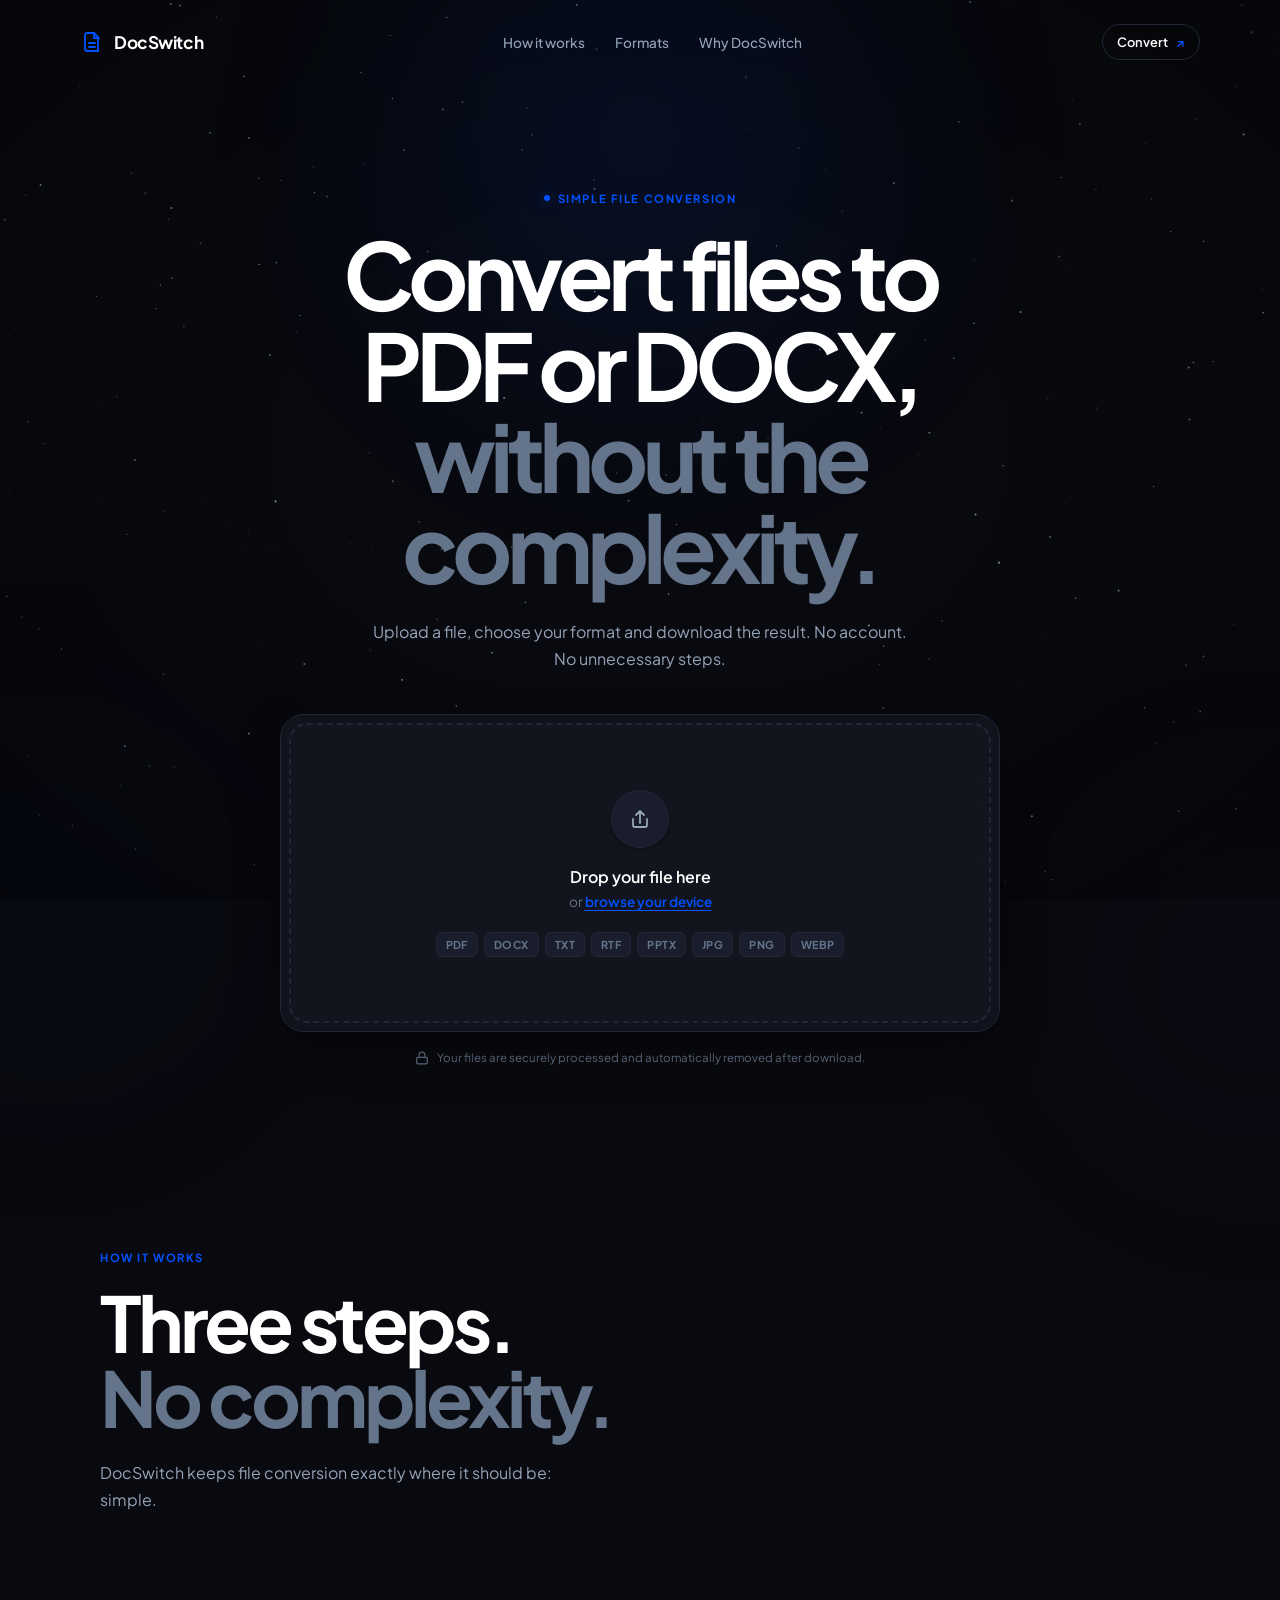
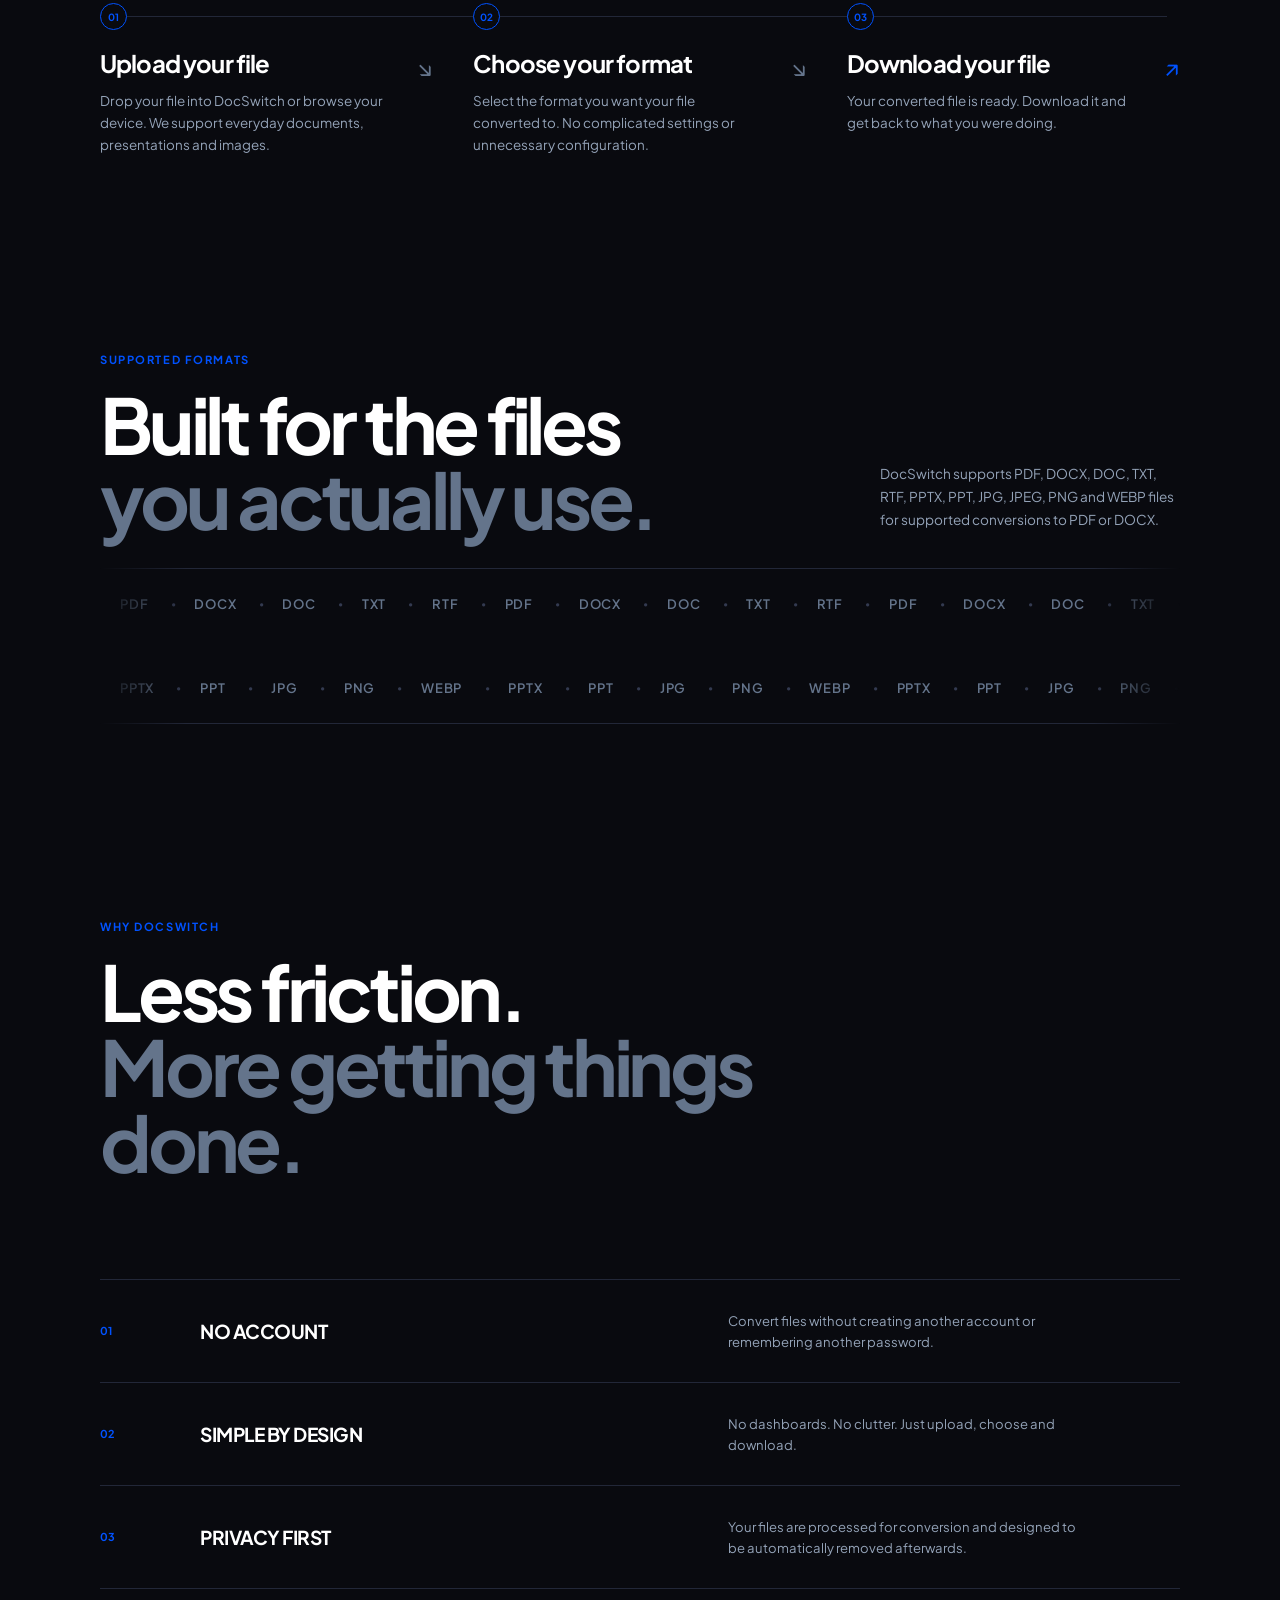
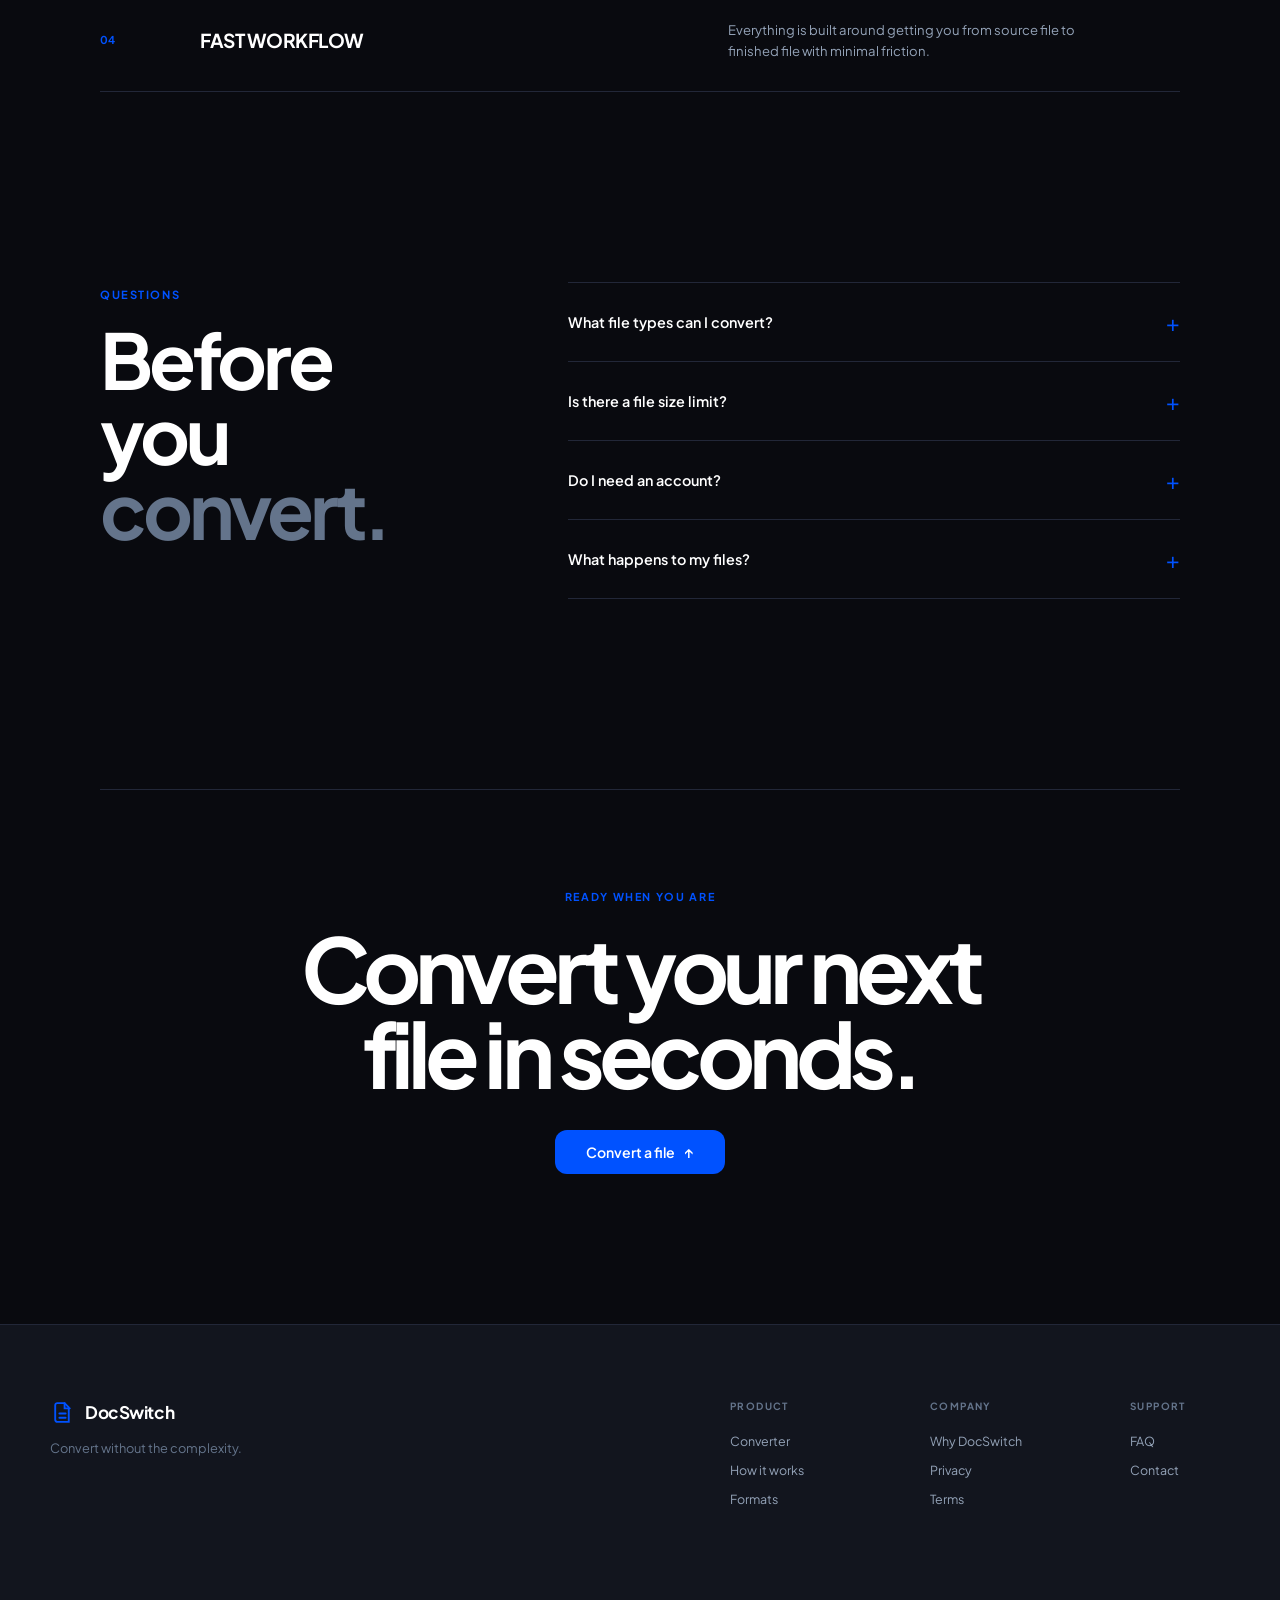
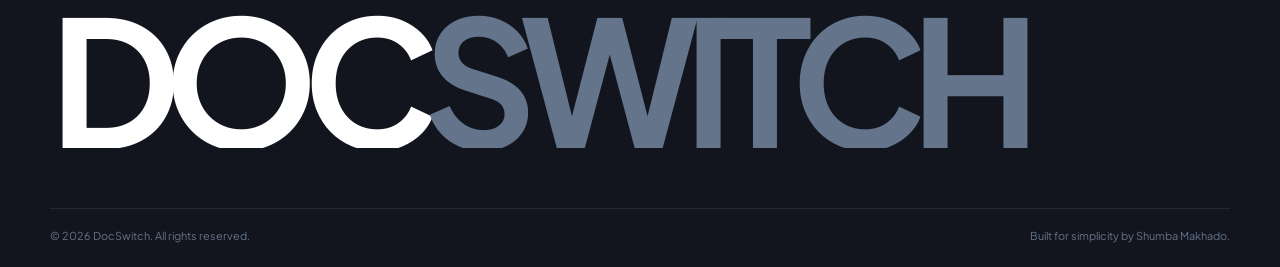
==== commit 5fc9e134: "SEO Optimizing" ====
--- a/frontend/index.html
+++ b/frontend/index.html
@@ -102,7 +102,6 @@
         "description": "Free online file conversion for documents, presentations and images."
       }
     </script>
-    ```
   </head>
 
   <body>
@@ -110,7 +109,6 @@
          DOCSWITCH — ANIMATED ATMOSPHERIC BACKGROUND
          ============================================================ -->
 
-    ```
     <div class="ambient-background" aria-hidden="true">
       <canvas id="ambient-canvas"></canvas>
 
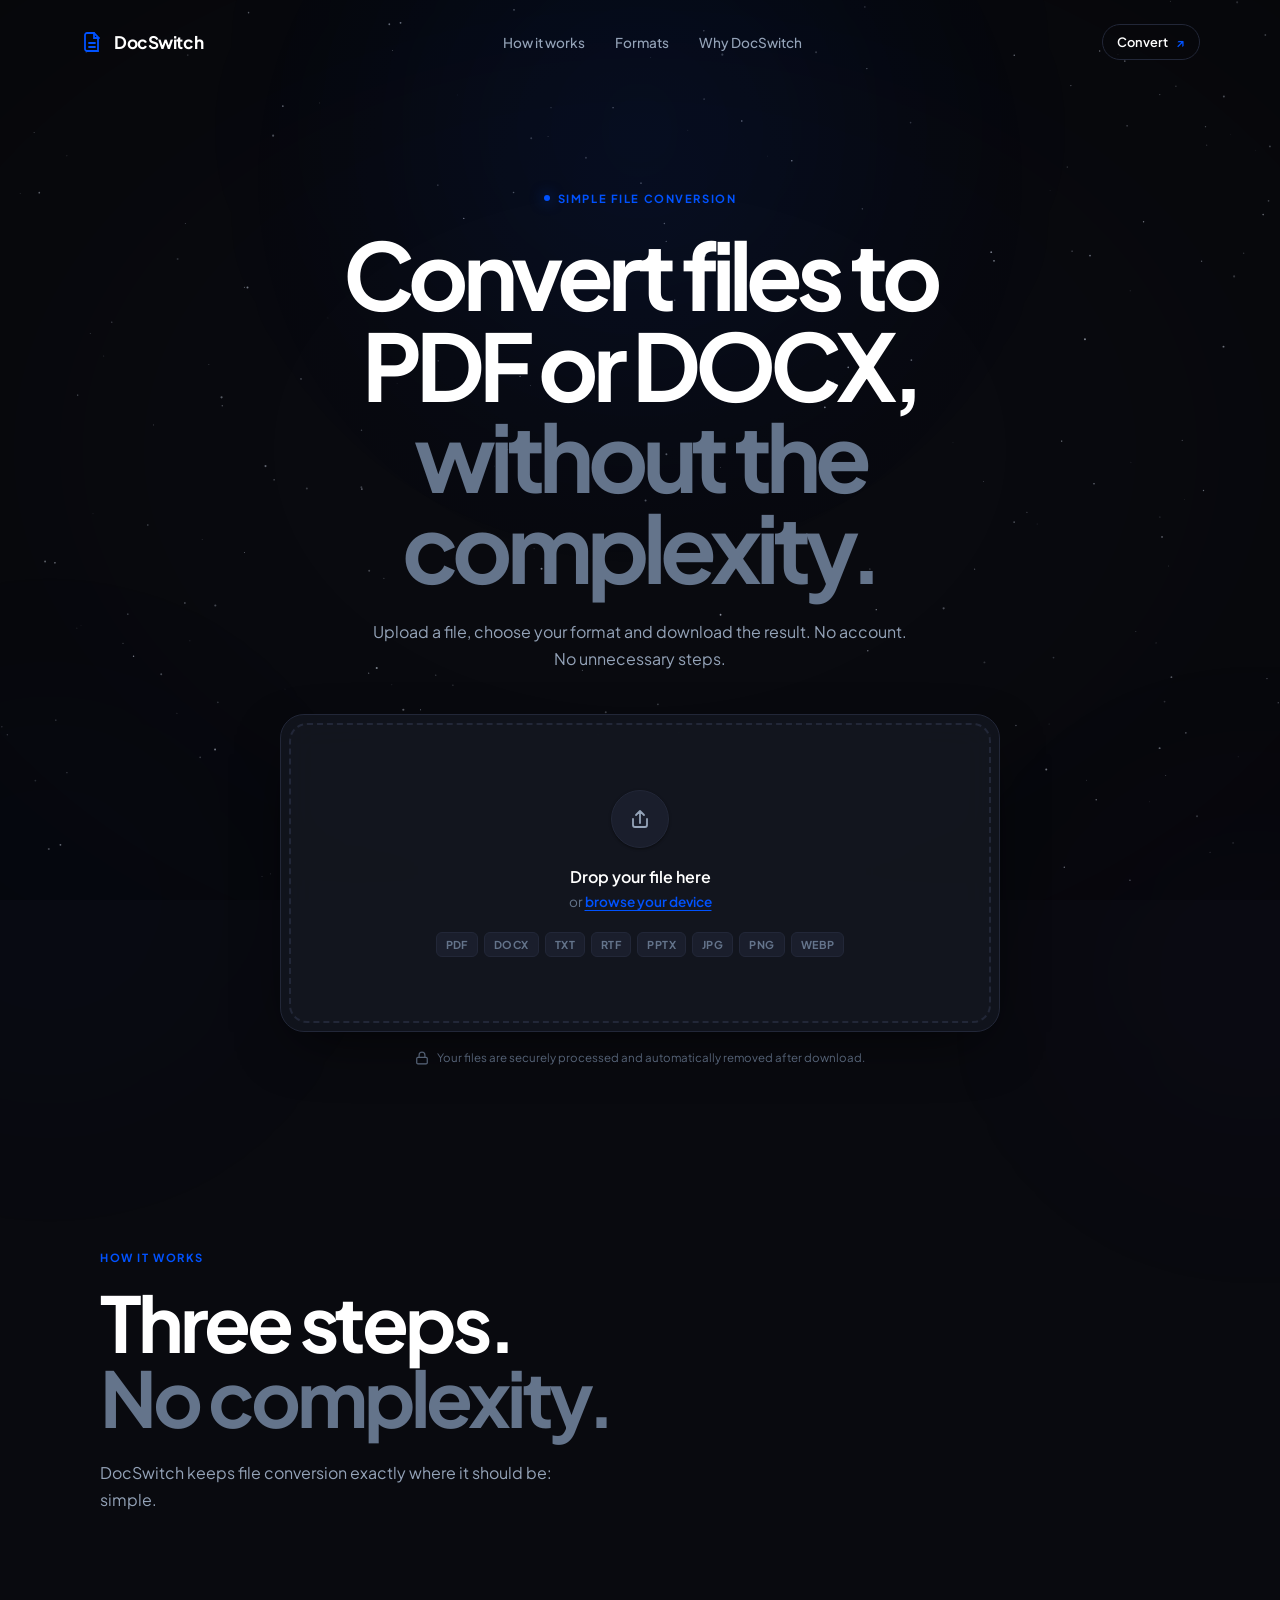
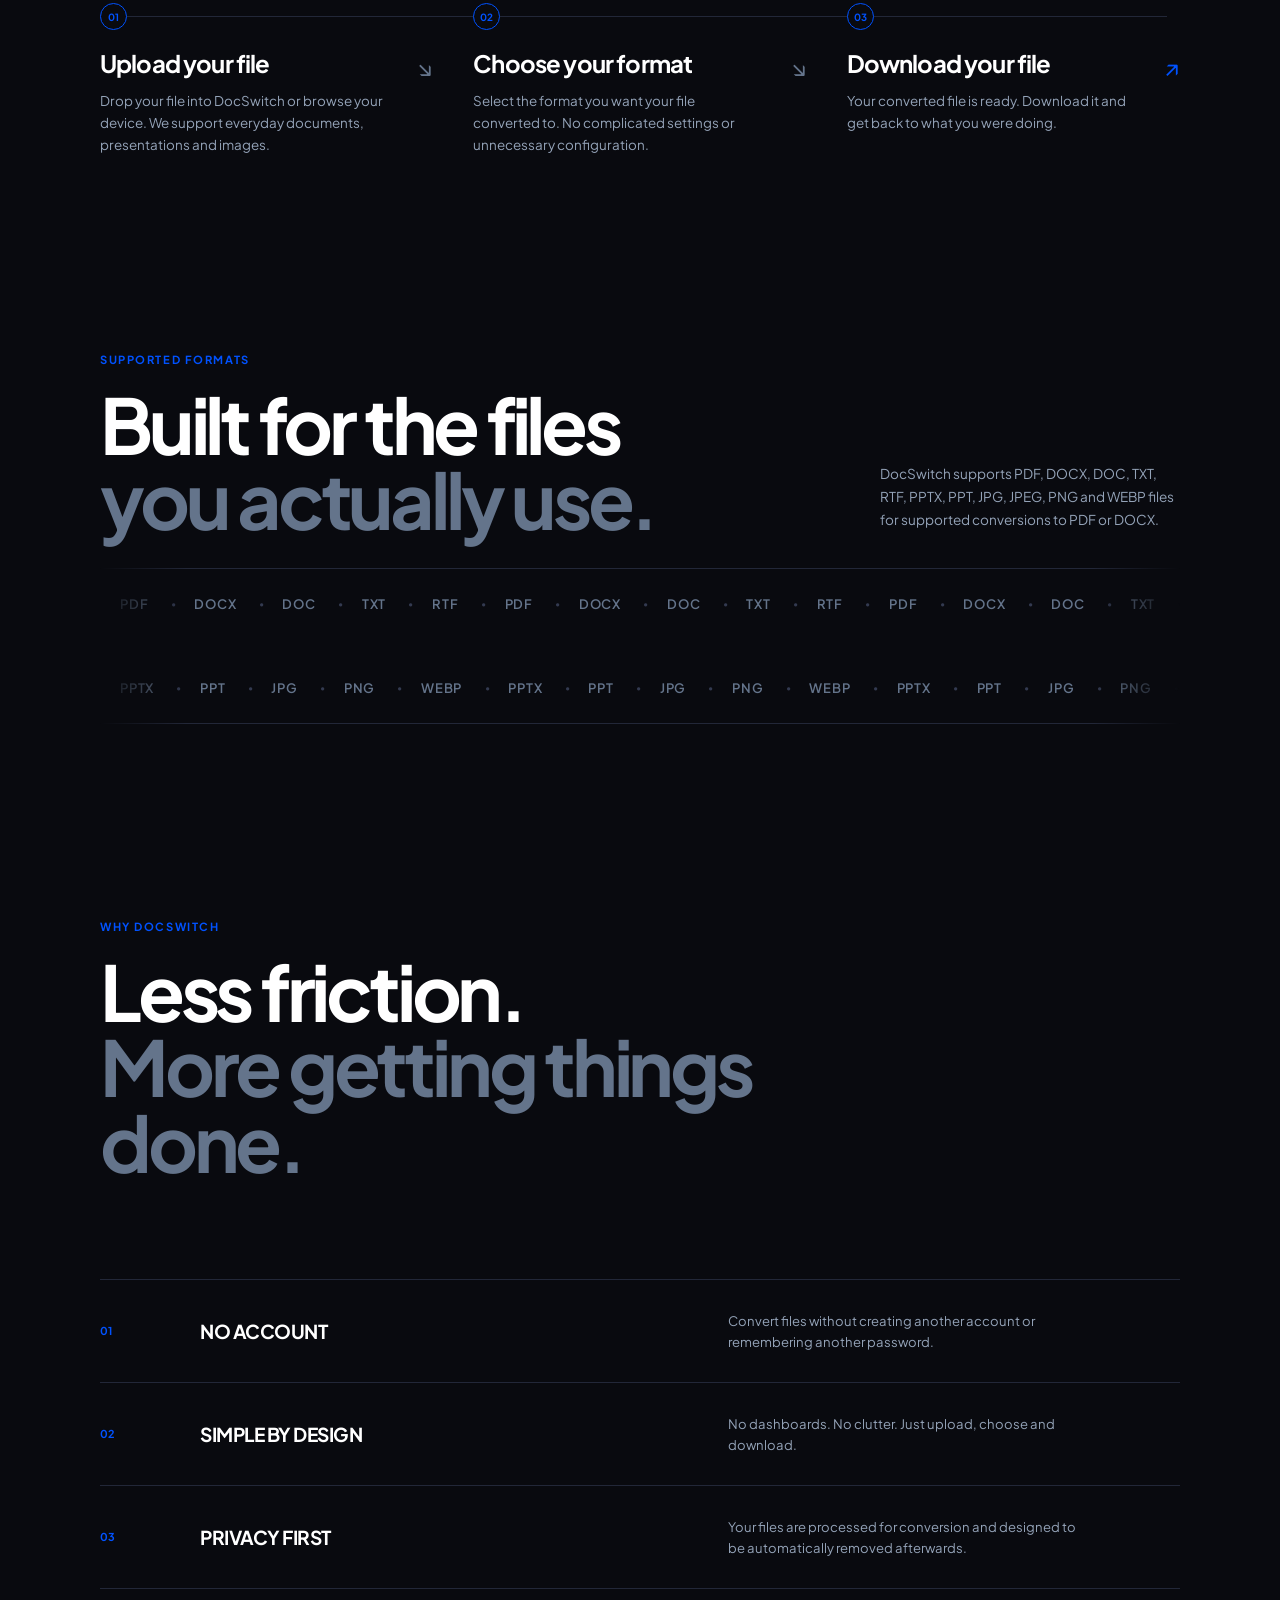
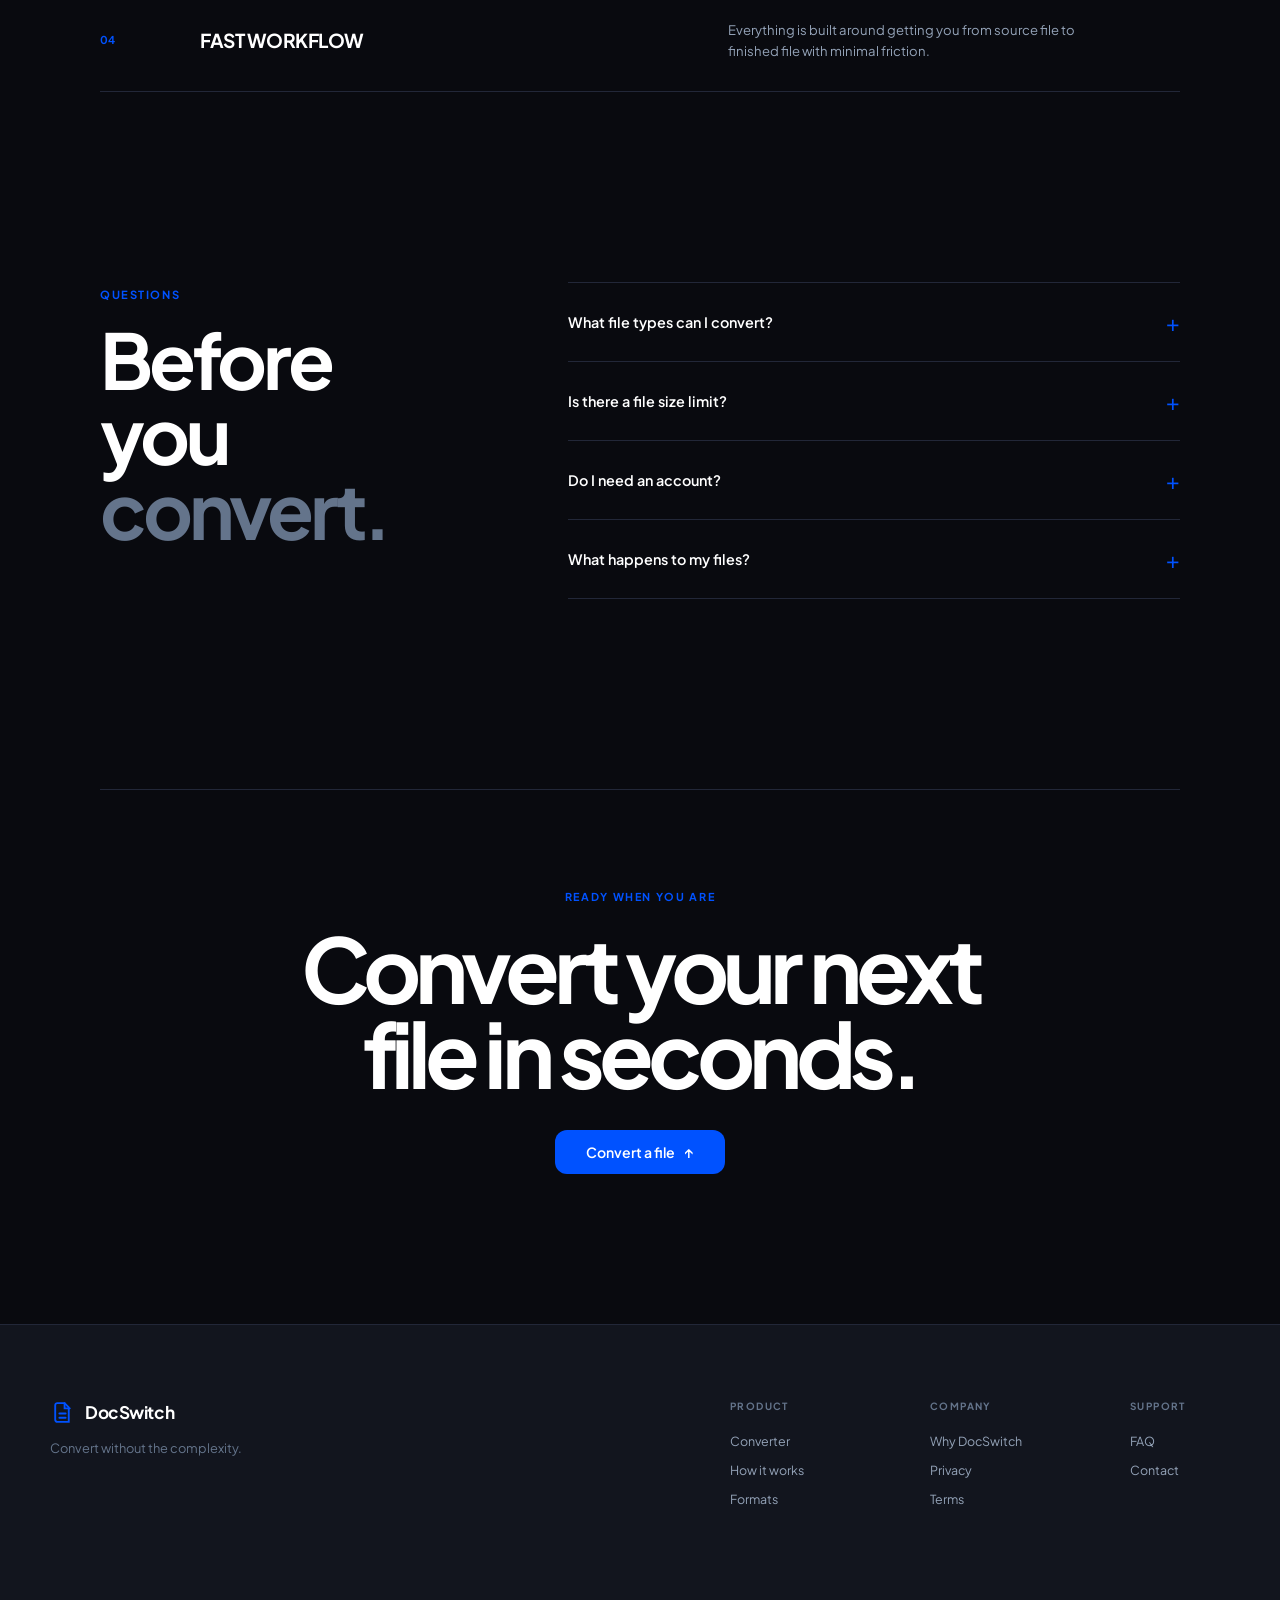
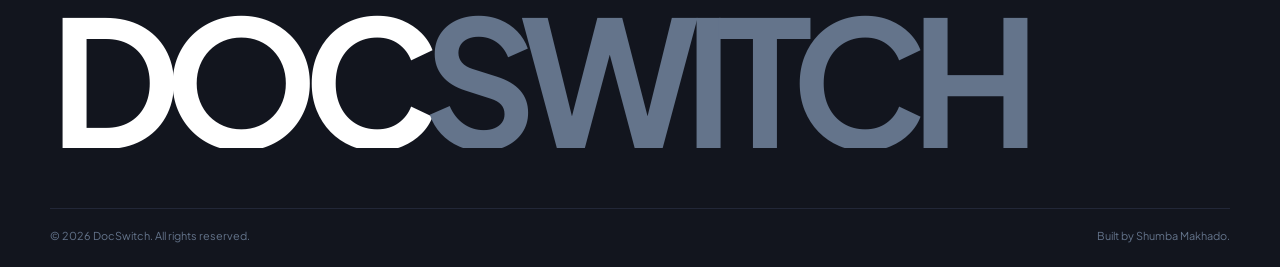
==== commit fa2f67c8: "footer" ====
--- a/frontend/index.html
+++ b/frontend/index.html
@@ -915,7 +915,7 @@
         <div class="footer-bottom">
           <p>© 2026 DocSwitch. All rights reserved.</p>
 
-          <p>Built for simplicity by Shumba Makhado.</p>
+          <p>Built by Shumba Makhado.</p>
         </div>
       </div>
     </footer>
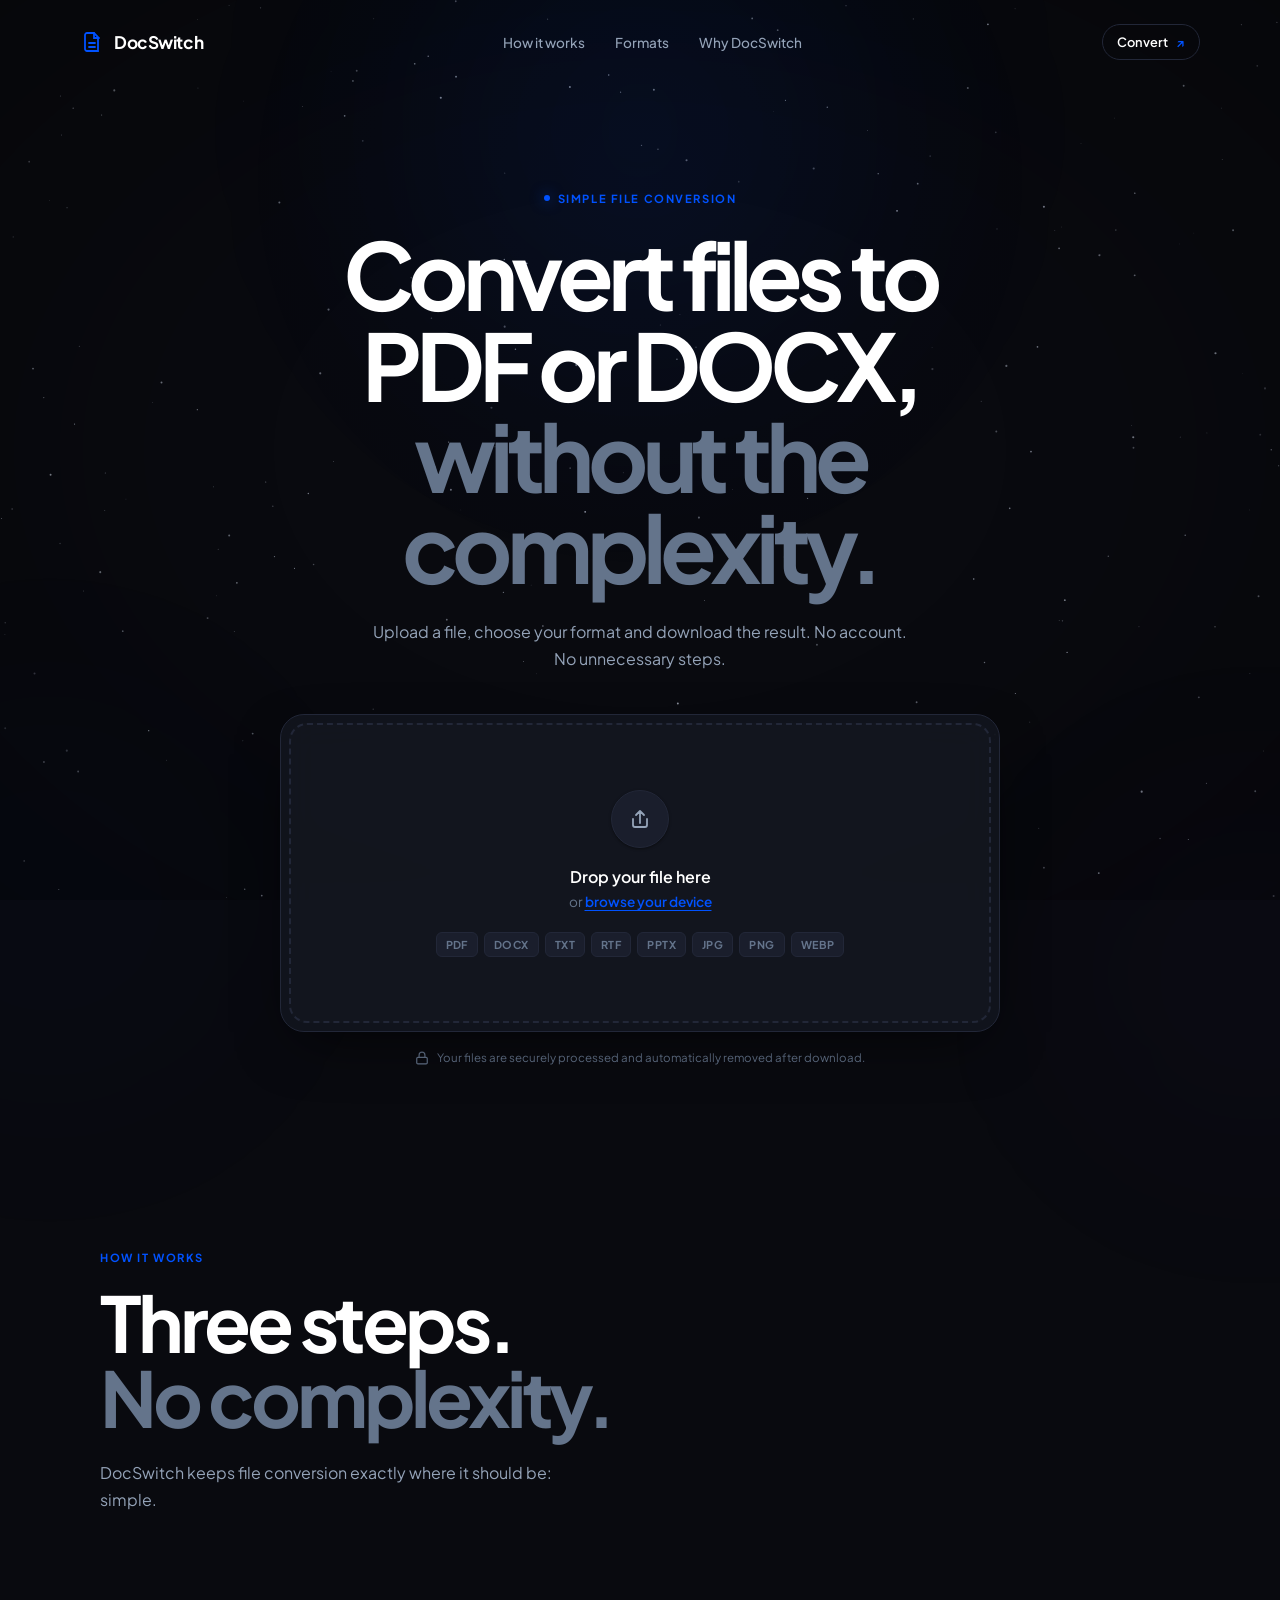
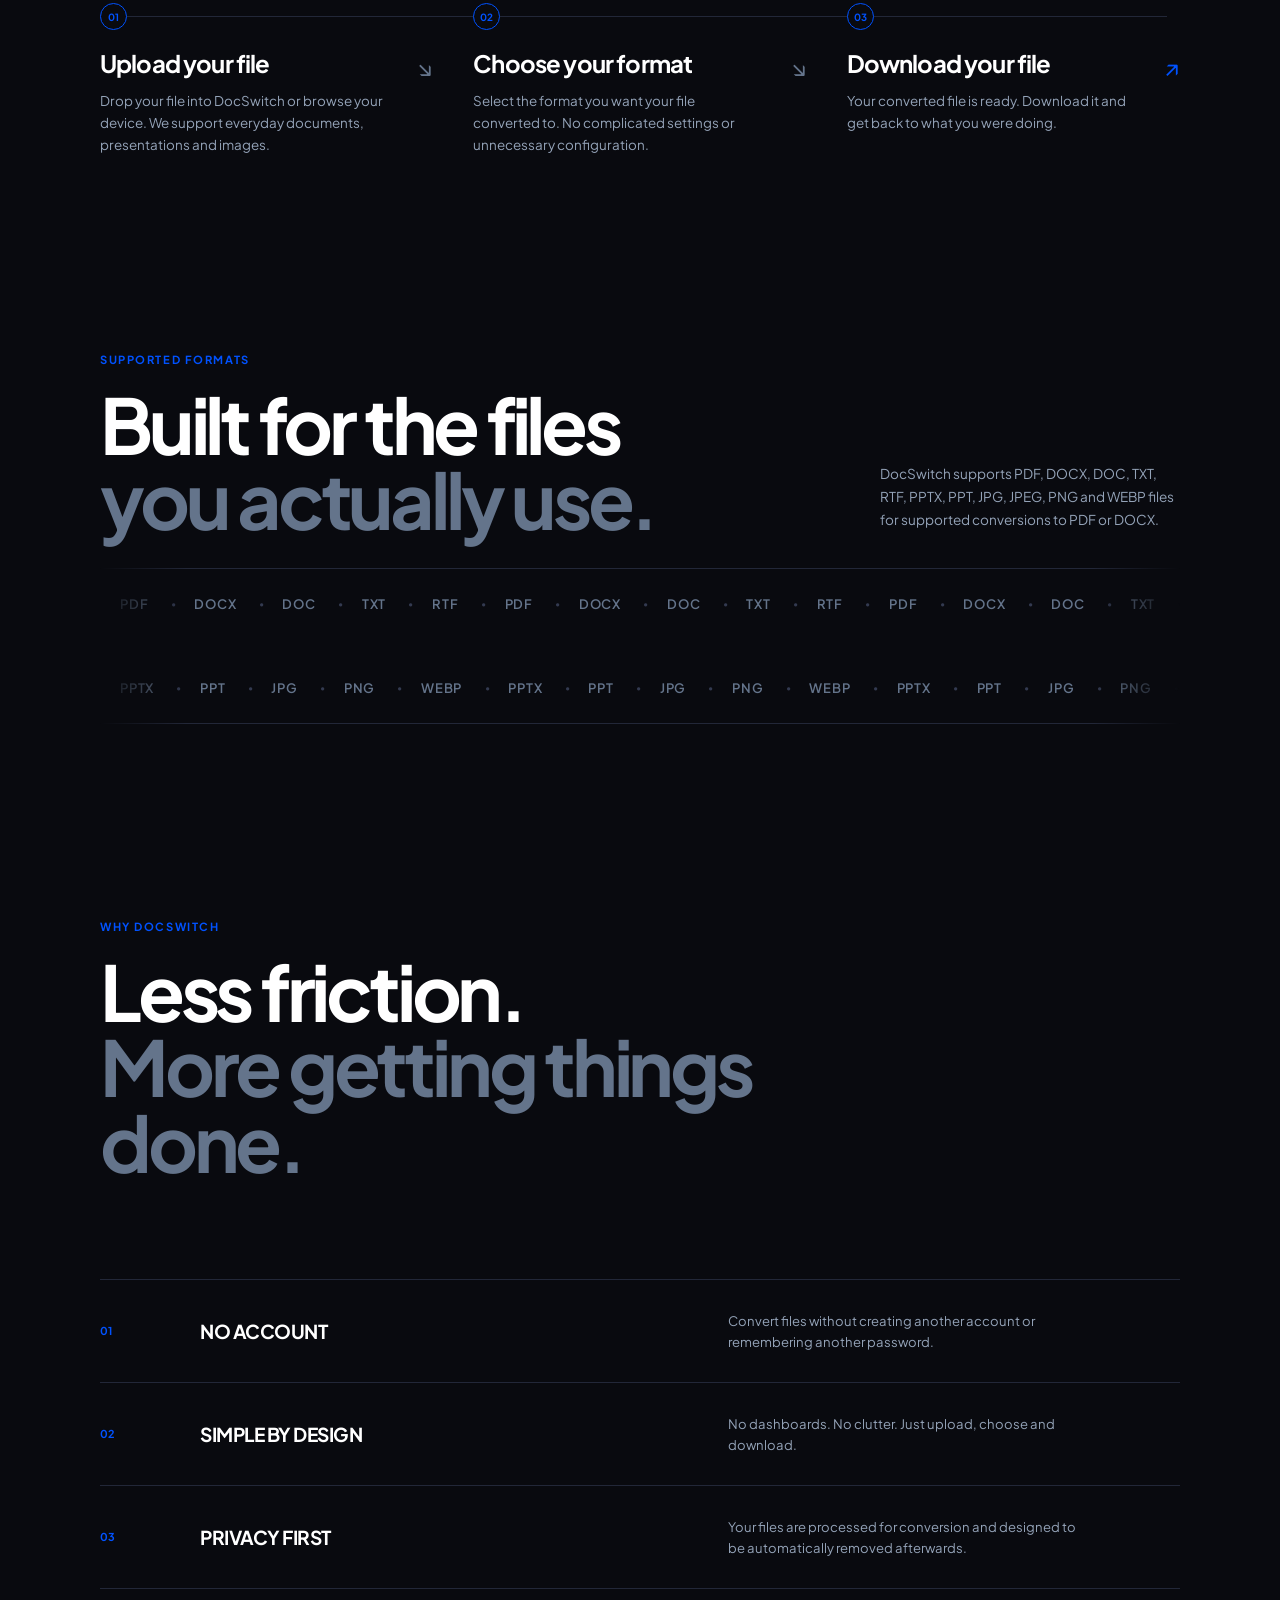
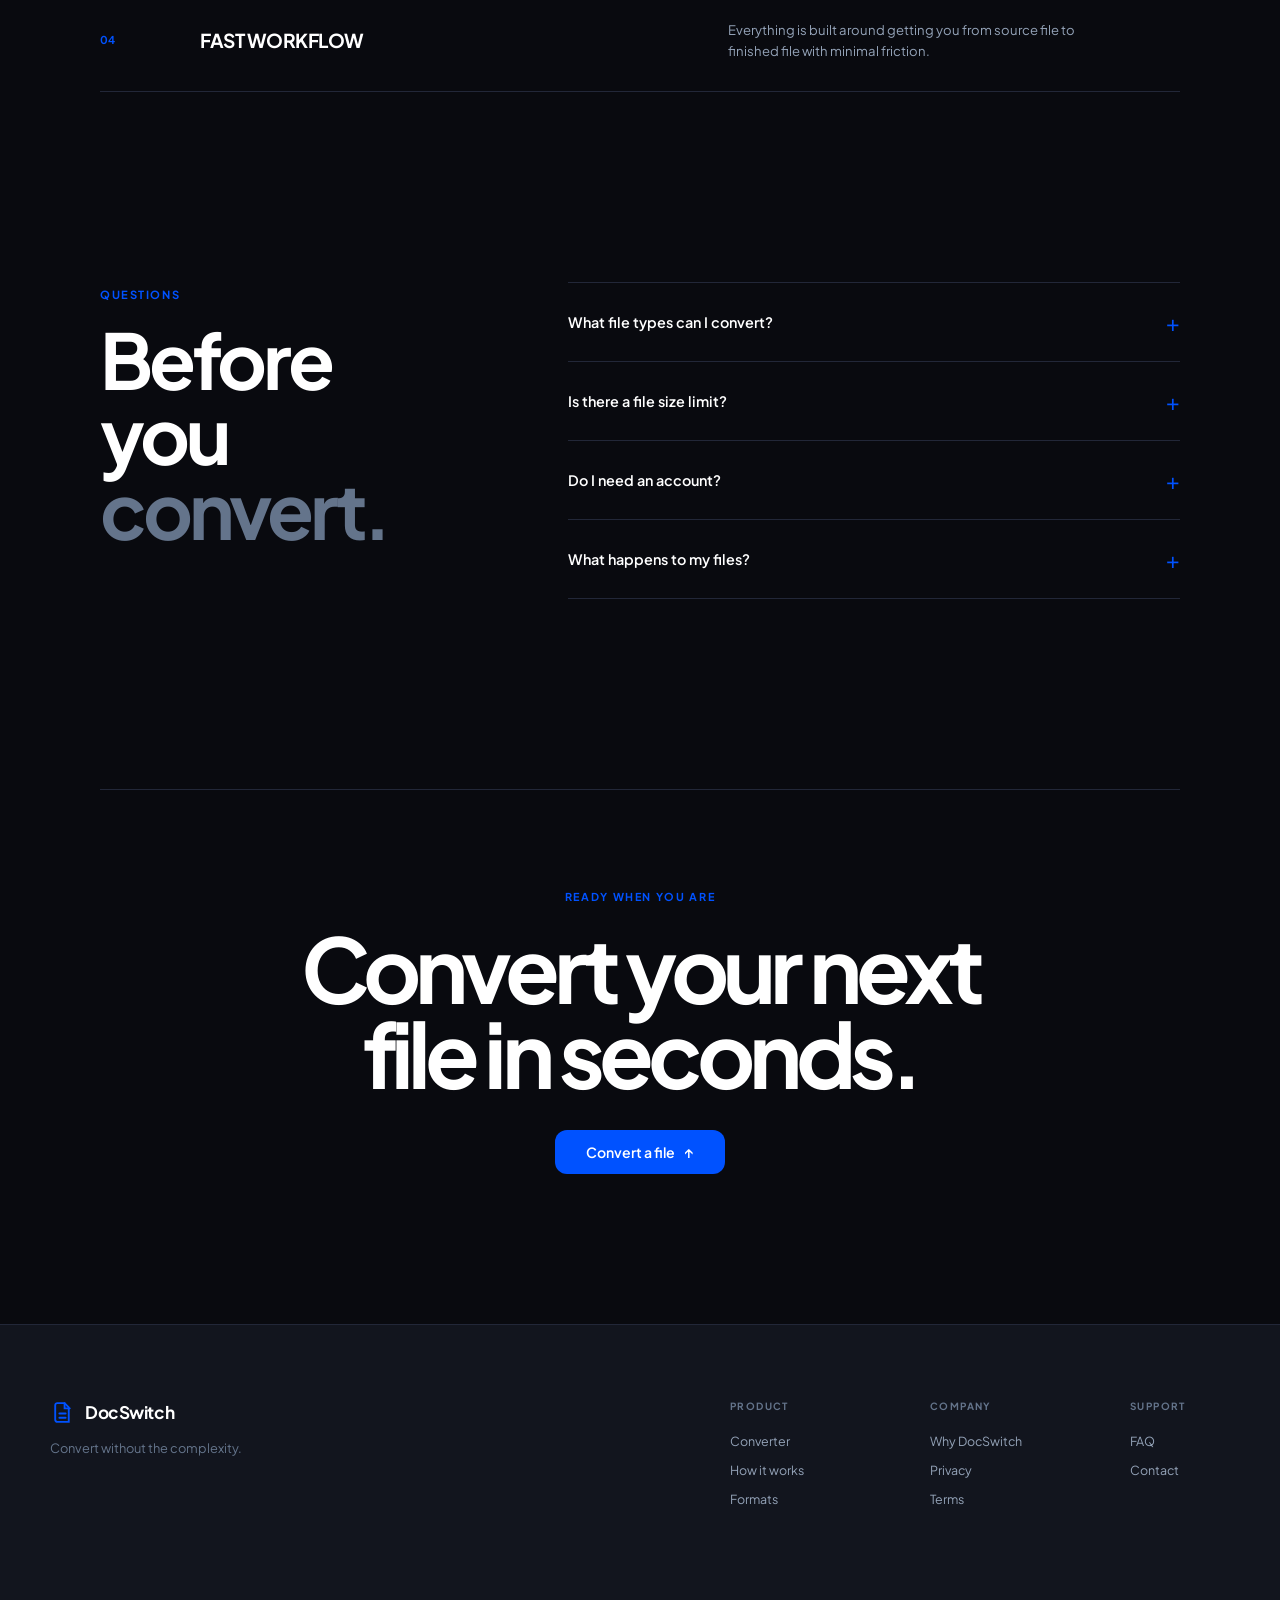
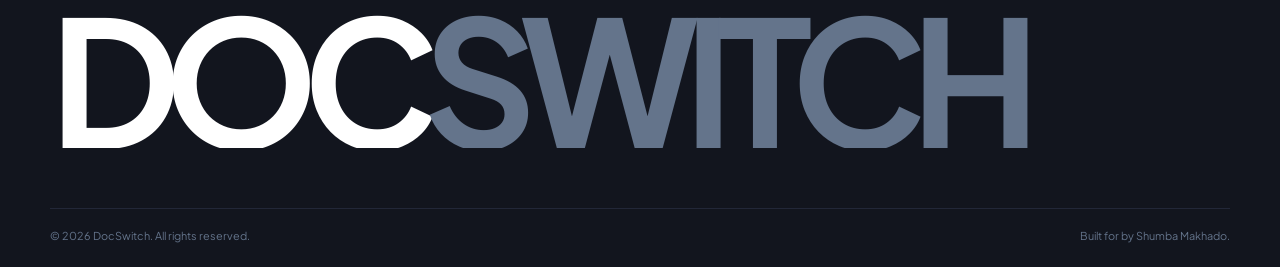
==== commit 4c929f7f: "footer" ====
--- a/frontend/index.html
+++ b/frontend/index.html
@@ -915,7 +915,7 @@
         <div class="footer-bottom">
           <p>© 2026 DocSwitch. All rights reserved.</p>
 
-          <p>Built by Shumba Makhado.</p>
+          <p>Built for by Shumba Makhado.</p>
         </div>
       </div>
     </footer>
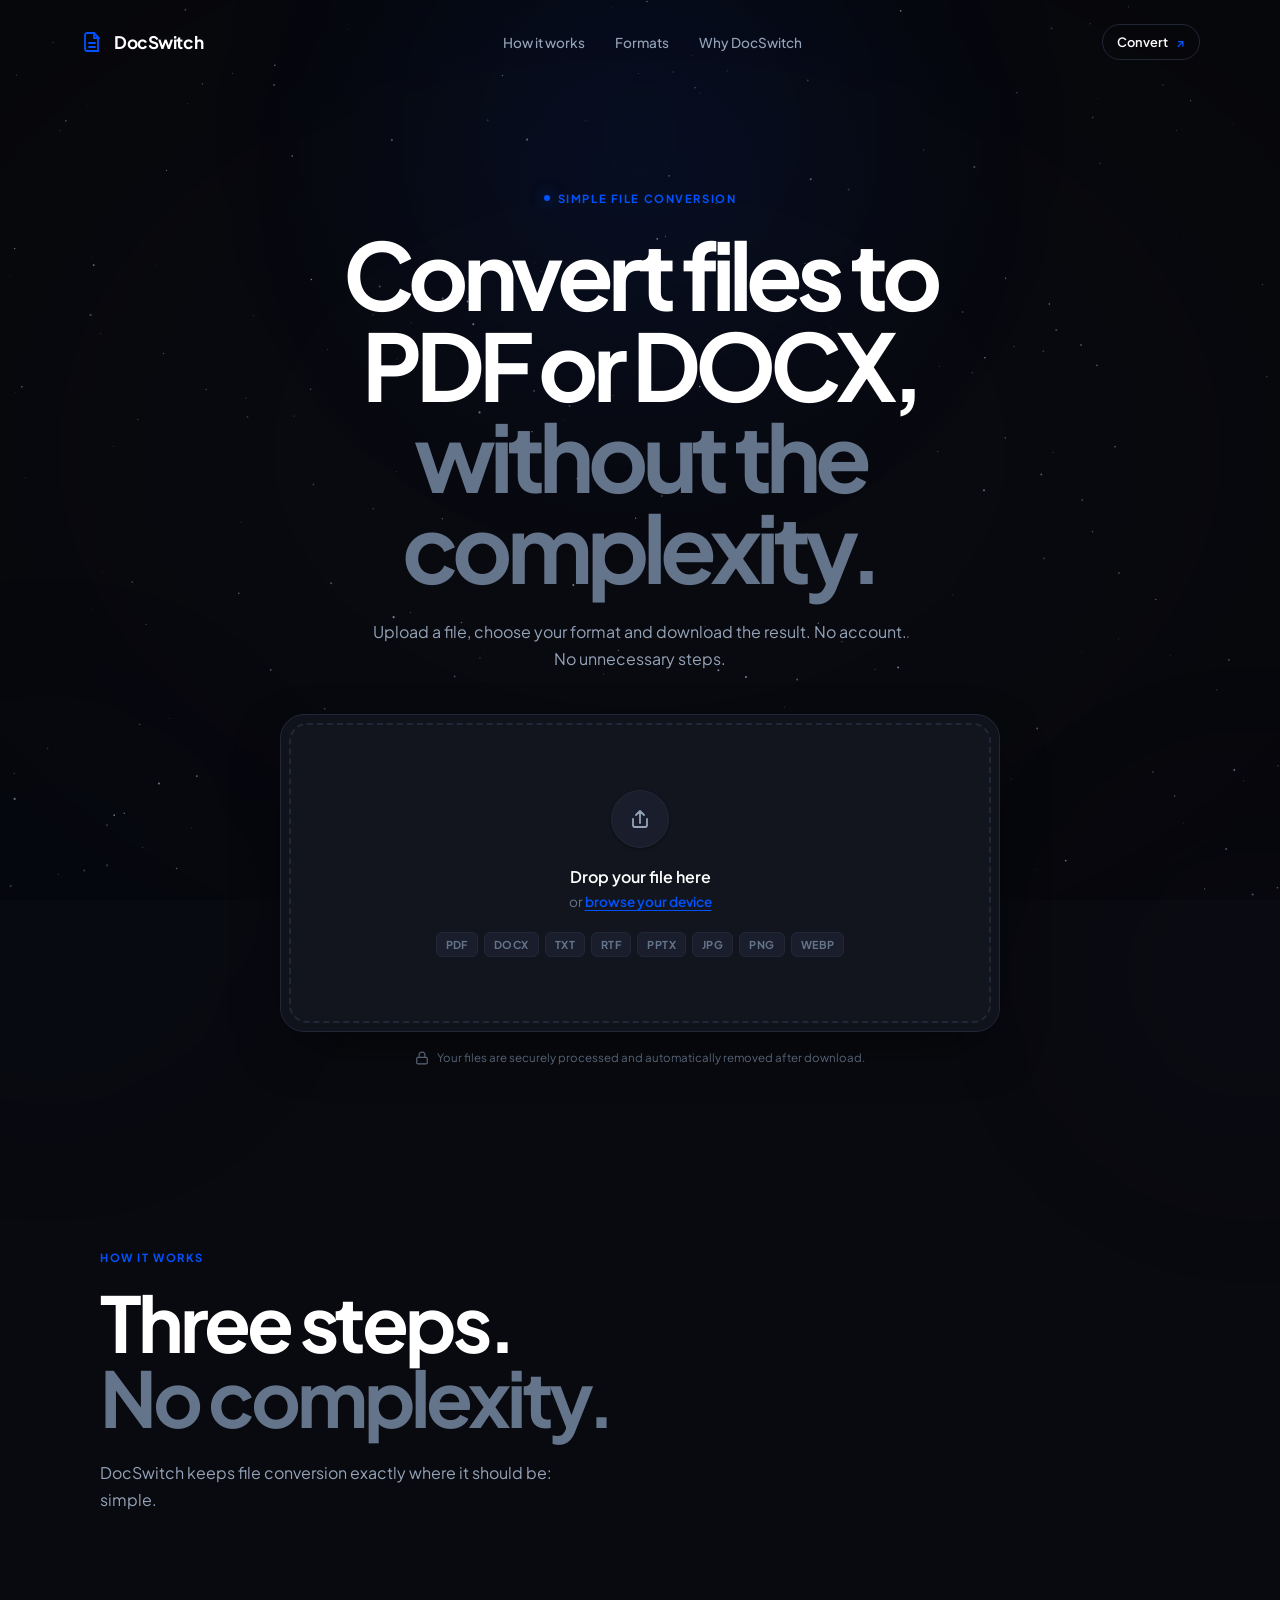
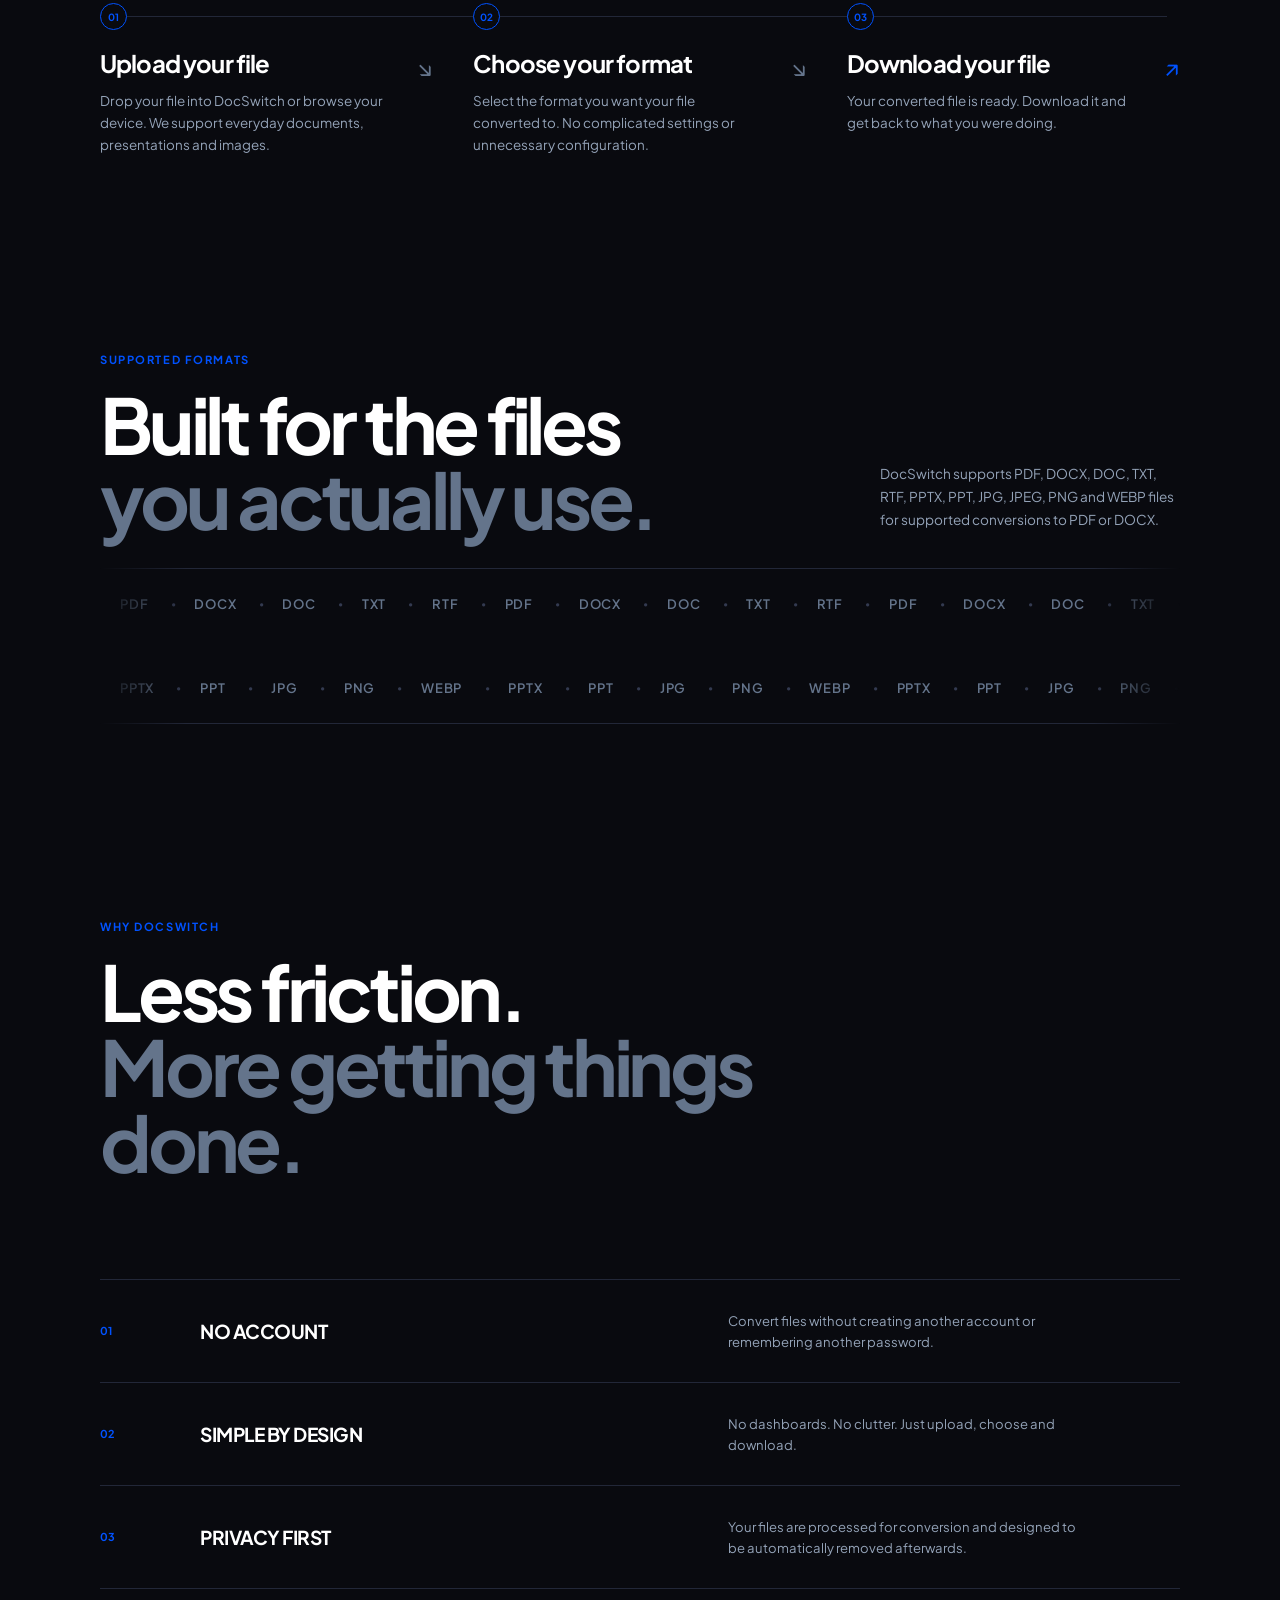
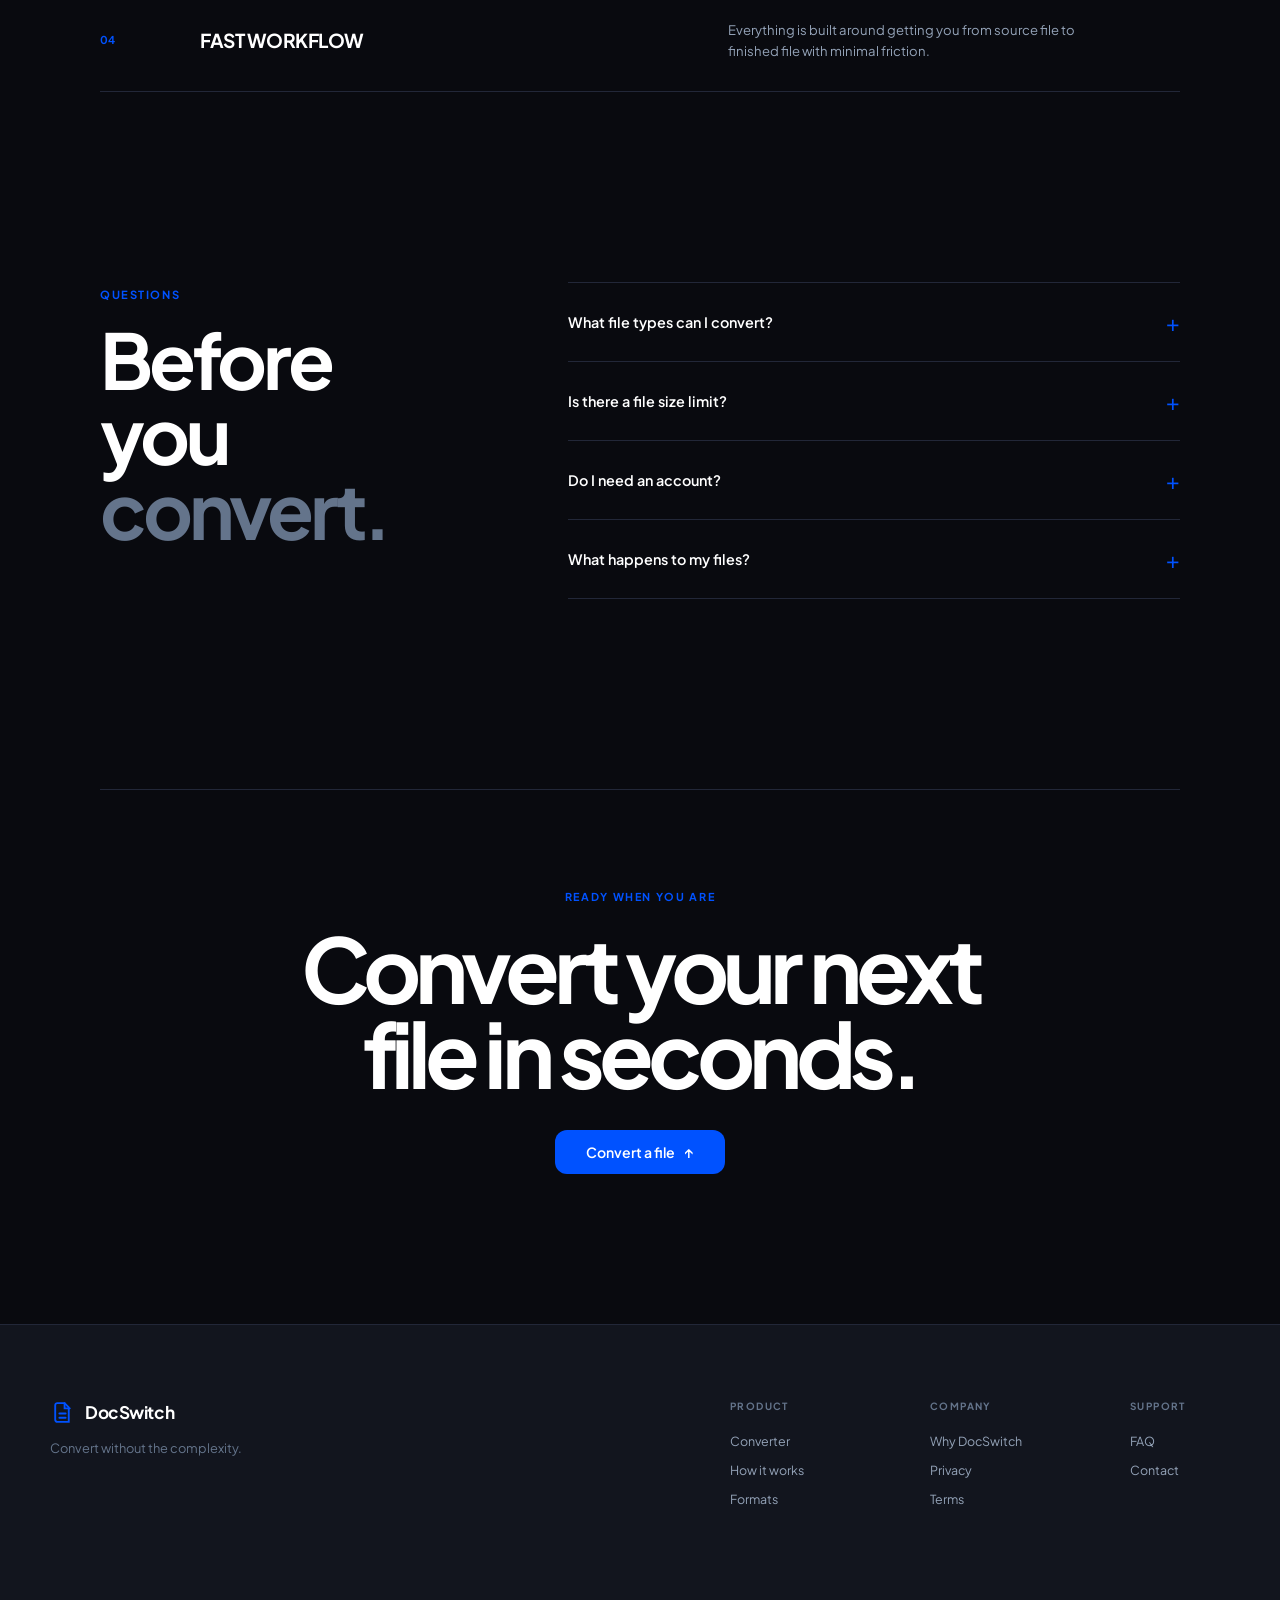
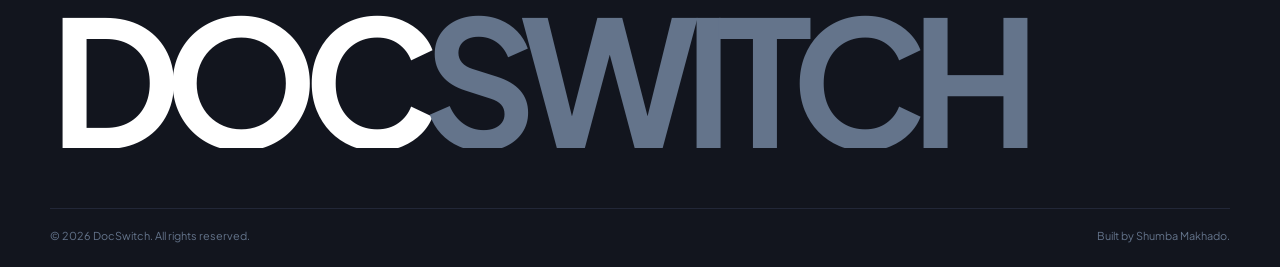
==== commit 25537133: "footer" ====
--- a/frontend/index.html
+++ b/frontend/index.html
@@ -915,7 +915,7 @@
         <div class="footer-bottom">
           <p>© 2026 DocSwitch. All rights reserved.</p>
 
-          <p>Built for by Shumba Makhado.</p>
+          <p>Built by Shumba Makhado.</p>
         </div>
       </div>
     </footer>
